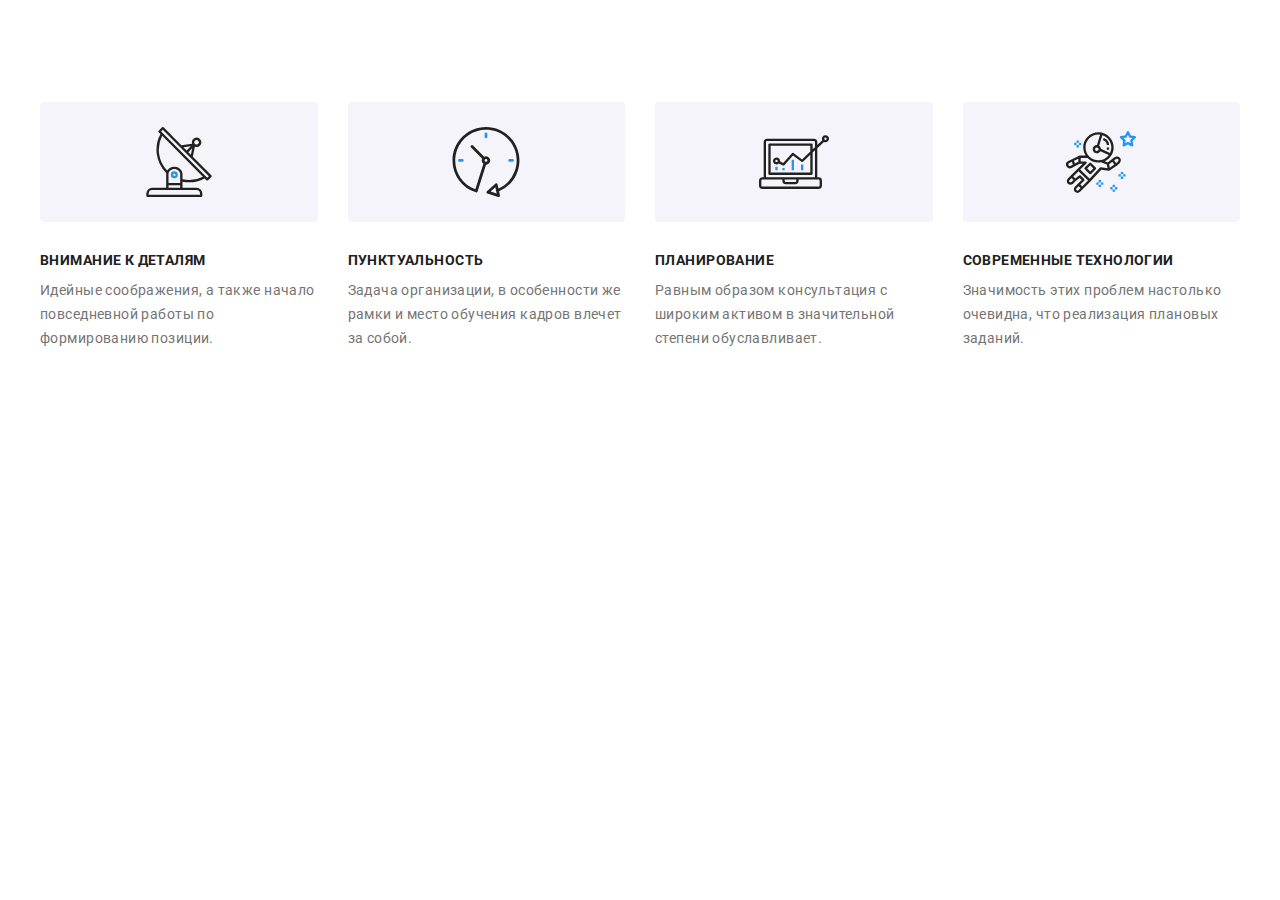
==== index.html @ 52d1f2ff "Initial commit" ====
<!DOCTYPE html>
<html lang="ru">
  <head>
    <meta charset="UTF-8" />
    <meta http-equiv="X-UA-Compatible" content="IE=edge" />
    <meta name="viewport" content="width=device-width, initial-scale=1.0" />
    <title>Студия</title>
    <!-- Fonts start -->
    <link rel="preconnect" href="https://fonts.googleapis.com" />
    <link rel="preconnect" href="https://fonts.gstatic.com" crossorigin />
    <link
      href="https://fonts.googleapis.com/css2?family=Raleway:wght@700&family=Roboto:wght@400;500;700;900&display=swap"
      rel="stylesheet"
    />
    <!-- Fonts end -->
    <link
      rel="stylesheet"
      href="https://cdnjs.cloudflare.com/ajax/libs/modern-normalize/1.1.0/modern-normalize.min.css"
      integrity="sha512-wpPYUAdjBVSE4KJnH1VR1HeZfpl1ub8YT/NKx4PuQ5NmX2tKuGu6U/JRp5y+Y8XG2tV+wKQpNHVUX03MfMFn9Q=="
      crossorigin="anonymous"
      referrerpolicy="no-referrer"
    />
    <link rel="stylesheet" href="./css/main.min.css" />
    <!-- <link rel="stylesheet" href="./css/styles.css" /> -->
  </head>
  <body data-page>
    <!-- Header section -->
    <!-- <header class="header">
      <div class="conteiner header__conteiner">
        <a class="logo header__logo link" href="./index.html"
          ><span class="header__logo--cl">Web</span>Studio</a
        >
        <nav class="nav">
          <ul class="nav__list list">
            <li class="nav__item">
              <a class="nav__link nav__link--current link" href="./index.html">Студия</a>
            </li>
            <li class="nav__item">
              <a class="nav__link link" href="./portfolio.html">Портфолио</a>
            </li>
            <li class="nav__item">
              <a class="nav__link link" href="#contacts">Контакты</a>
            </li>
          </ul>
        </nav>
        <ul class="header__list list">
          <li class="nav__item">
            <a class="header__mail link" href="mailto:info@devstudio.com">
              <svg class="header__icon" width="16" height="12">
                <use href="./images/icons.svg#mail"></use></svg
              >info@devstudio.com</a
            >
          </li>
          <li class="nav__item">
            <a class="header__phone link" href="tel:++380961111111">
              <svg class="header__icon" width="10" height="16">
                <use href="./images/icons.svg#smartphone"></use></svg
              >+38 096 111 11 11</a
            >
          </li>
        </ul>
      </div>
    </header> -->
    <!-- Main section -->
    <main>
      <!-- Hero section -->
      <!-- <section class="hero">
        <div class="conteiner">
          <h1 class="hero__title">Эффективные решения для вашего бизнеса</h1>
          <button class="hero__btn" type="button" data-modal-open>Заказать услугу</button>
        </div>
      </section> -->
      <!-- Studio section -->
      <section class="studio section">
        <div class="conteiner">
          <h2 class="visually-hidden">Особенности</h2>
          <ul class="studio__list list card-set">
            <li class="studio__item card-set__item">
              <div class="studio__icons">
                <svg width="70" height="70">
                  <use href="./images/icons.svg#antenna"></use>
                </svg>
              </div>
              <h3 class="studio__subtitle">Внимание к деталям</h3>
              <p class="studio__desc">
                Идейные соображения, а также начало повседневной работы по формированию позиции.
              </p>
            </li>
            <li class="studio__item card-set__item">
              <div class="studio__icons">
                <svg width="70" height="70">
                  <use href="./images/icons.svg#clock"></use>
                </svg>
              </div>
              <h3 class="studio__subtitle">Пунктуальность</h3>
              <p class="studio__desc">
                Задача организации, в особенности же рамки и место обучения кадров влечет за собой.
              </p>
            </li>
            <li class="studio__item card-set__item">
              <div class="studio__icons">
                <svg width="70" height="70">
                  <use href="./images/icons.svg#diagram"></use>
                </svg>
              </div>
              <h3 class="studio__subtitle">Планирование</h3>
              <p class="studio__desc">
                Равным образом консультация с широким активом в значительной степени обуславливает.
              </p>
            </li>
            <li class="studio__item card-set__item">
              <div class="studio__icons">
                <svg width="70" height="70">
                  <use href="./images/icons.svg#astronaut"></use>
                </svg>
              </div>
              <h3 class="studio__subtitle">Современные технологии</h3>
              <p class="studio__desc">
                Значимость этих проблем настолько очевидна, что реализация плановых заданий.
              </p>
            </li>
          </ul>
        </div>
      </section>
      <!-- Portfolio section -->
      <!-- <section class="portfolio section">
        <div class="conteiner">
          <h2 class="section-title">Чем мы занимаемся</h2>
          <ul class="portfolio__list list card-set">
            <li class="portfolio__item card-set__item">
              <img
                class="portfolio__img"
                src="./images/what-are-we-doing/img.jpg"
                alt="Разработка сайта"
                width="370"
                height="294"
              />
              <div class="portfolio__overlay">
                <p class="portfolio__text">Десктопные приложения</p>
              </div>
            </li>
            <li class="portfolio__item card-set__item">
              <img
                class="portfolio__img"
                src="./images/what-are-we-doing/img-1.jpg"
                alt="Дизайн сайта"
                width="370"
                height="294"
              />
              <div class="portfolio__overlay">
                <p class="portfolio__text">Мобильные приложения</p>
              </div>
            </li>
            <li class="portfolio__item card-set__item">
              <img
                class="portfolio__img"
                src="./images/what-are-we-doing/img-2.jpg"
                alt="Оформление сайта"
                width="370"
                height="294"
              />
              <div class="portfolio__overlay">
                <p class="portfolio__text">Дизайнерские решения</p>
              </div>
            </li>
          </ul>
        </div>
      </section> -->
      <!-- Contacts section -->
      <!-- <section class="contacts section">
        <div class="conteiner">
          <h2 class="section-title">Наша команда</h2>
          <ul class="contacts__list list card-set">
            <li class="contacts__item card-set__item">
              <img
                class="contacts__img"
                src="./images/team/img.jpg"
                alt="Фото участника команды"
                width="270"
                height="260"
              />
              <div class="contacts__card">
                <h3 class="contacts__title">Игорь Демьяненко</h3>
                <p class="contacts__desc" lang="en">Product Designer</p>
                <ul class="socials list">
                  <li class="socials__item">
                    <a
                      class="socials__link link"
                      href="https://instagram.com"
                      target="_blank"
                      rel="noopener noreferrer"
                    >
                      <svg class="socials__icon" width="20" height="20">
                        <use href="./images/icons.svg#instagram"></use>
                      </svg>
                    </a>
                  </li>
                  <li class="socials__item">
                    <a
                      class="socials__link link"
                      href="https://twitter.com"
                      target="_blank"
                      rel="noopener noreferrer"
                    >
                      <svg class="socials__icon" width="20" height="20">
                        <use href="./images/icons.svg#twitter"></use>
                      </svg>
                    </a>
                  </li>
                  <li class="socials__item">
                    <a
                      class="socials__link link"
                      href="https://www.facebook.com"
                      target="_blank"
                      rel="noopener noreferrer"
                    >
                      <svg class="socials__icon" width="20" height="20">
                        <use href="./images/icons.svg#facebook"></use>
                      </svg>
                    </a>
                  </li>
                  <li class="socials__item">
                    <a
                      class="socials__link link"
                      href="https://www.linkedin.com"
                      target="_blank"
                      rel="noopener noreferrer"
                    >
                      <svg class="socials__icon" width="20" height="20">
                        <use href="./images/icons.svg#linkedin"></use>
                      </svg>
                    </a>
                  </li>
                </ul>
              </div>
            </li>
            <li class="contacts__item card-set__item">
              <img
                class="contacts__img"
                src="./images/team/img-1.jpg"
                alt="Фото участника команды"
                width="270"
                height="260"
              />
              <div class="contacts__card">
                <h3 class="contacts__title">Ольга Репина</h3>
                <p class="contacts__desc" lang="en">Frontend Developer</p>
                <ul class="socials list">
                  <li class="socials__item">
                    <a
                      class="socials__link link"
                      href="https://instagram.com"
                      target="_blank"
                      rel="noopener noreferrer"
                    >
                      <svg class="socials__icon" width="20" height="20">
                        <use href="./images/icons.svg#instagram"></use>
                      </svg>
                    </a>
                  </li>
                  <li class="socials__item">
                    <a
                      class="socials__link link"
                      href="https://twitter.com"
                      target="_blank"
                      rel="noopener noreferrer"
                    >
                      <svg class="socials__icon" width="20" height="20">
                        <use href="./images/icons.svg#twitter"></use>
                      </svg>
                    </a>
                  </li>
                  <li class="socials__item">
                    <a
                      class="socials__link link"
                      href="https://www.facebook.com"
                      target="_blank"
                      rel="noopener noreferrer"
                    >
                      <svg class="socials__icon" width="20" height="20">
                        <use href="./images/icons.svg#facebook"></use>
                      </svg>
                    </a>
                  </li>
                  <li class="socials__item">
                    <a
                      class="socials__link link"
                      href="https://www.linkedin.com"
                      target="_blank"
                      rel="noopener noreferrer"
                    >
                      <svg class="socials__icon" width="20" height="20">
                        <use href="./images/icons.svg#linkedin"></use>
                      </svg>
                    </a>
                  </li>
                </ul>
              </div>
            </li>
            <li class="contacts__item card-set__item">
              <img
                class="contacts__img"
                src="./images/team/img-2.jpg"
                alt="Фото участника команды"
                width="270"
                height="260"
              />
              <div class="contacts__card">
                <h3 class="contacts__title">Николай Тарасов</h3>
                <p class="contacts__desc" lang="en">Marketing</p>
                <ul class="socials list">
                  <li class="socials__item">
                    <a
                      class="socials__link link"
                      href="https://instagram.com"
                      target="_blank"
                      rel="noopener noreferrer"
                    >
                      <svg class="socials__icon" width="20" height="20">
                        <use href="./images/icons.svg#instagram"></use>
                      </svg>
                    </a>
                  </li>
                  <li class="socials__item">
                    <a
                      class="socials__link link"
                      href="https://twitter.com"
                      target="_blank"
                      rel="noopener noreferrer"
                    >
                      <svg class="socials__icon" width="20" height="20">
                        <use href="./images/icons.svg#twitter"></use>
                      </svg>
                    </a>
                  </li>
                  <li class="socials__item">
                    <a
                      class="socials__link link"
                      href="https://www.facebook.com"
                      target="_blank"
                      rel="noopener noreferrer"
                    >
                      <svg class="socials__icon" width="20" height="20">
                        <use href="./images/icons.svg#facebook"></use>
                      </svg>
                    </a>
                  </li>
                  <li class="socials__item">
                    <a
                      class="socials__link link"
                      href="https://www.linkedin.com"
                      target="_blank"
                      rel="noopener noreferrer"
                    >
                      <svg class="socials__icon" width="20" height="20">
                        <use href="./images/icons.svg#linkedin"></use>
                      </svg>
                    </a>
                  </li>
                </ul>
              </div>
            </li>
            <li class="contacts__item card-set__item">
              <img
                class="contacts__img"
                src="./images/team/img-3.jpg"
                alt="Фото участника команды"
                width="270"
                height="260"
              />
              <div class="contacts__card">
                <h3 class="contacts__title">Михаил Ермаков</h3>
                <p class="contacts__desc" lang="en">UI Designer</p>
                <ul class="socials list">
                  <li class="socials__item">
                    <a
                      class="socials__link link"
                      href="https://instagram.com"
                      target="_blank"
                      rel="noopener noreferrer"
                    >
                      <svg class="socials__icon" width="20" height="20">
                        <use href="./images/icons.svg#instagram"></use>
                      </svg>
                    </a>
                  </li>
                  <li class="socials__item">
                    <a
                      class="socials__link link"
                      href="https://twitter.com"
                      target="_blank"
                      rel="noopener noreferrer"
                    >
                      <svg class="socials__icon" width="20" height="20">
                        <use href="./images/icons.svg#twitter"></use>
                      </svg>
                    </a>
                  </li>
                  <li class="socials__item">
                    <a
                      class="socials__link link"
                      href="https://www.facebook.com"
                      target="_blank"
                      rel="noopener noreferrer"
                    >
                      <svg class="socials__icon" width="20" height="20">
                        <use href="./images/icons.svg#facebook"></use>
                      </svg>
                    </a>
                  </li>
                  <li class="socials__item">
                    <a
                      class="socials__link link"
                      href="https://www.linkedin.com"
                      target="_blank"
                      rel="noopener noreferrer"
                    >
                      <svg class="socials__icon" width="20" height="20">
                        <use href="./images/icons.svg#linkedin"></use>
                      </svg>
                    </a>
                  </li>
                </ul>
              </div>
            </li>
          </ul>
        </div>
      </section> -->
      <!-- Clients section -->
      <!-- <section class="section">
        <div class="conteiner">
          <h2 class="section-title">Постоянные клиенты</h2>
          <ul class="clients__list list card-set">
            <li class="clients__item card-set__item">
              <a class="clients__link link" href="" target="_blank" rel="noopener noreferrer"
                ><svg class="clients__icon" width="106" height="60">
                  <use href="./images/icons.svg#logo-1"></use></svg
              ></a>
            </li>
            <li class="clients__item card-set__item">
              <a class="clients__link link" href="" target="_blank" rel="noopener noreferrer"
                ><svg class="clients__icon" width="106" height="60">
                  <use href="./images/icons.svg#logo-2"></use></svg
              ></a>
            </li>
            <li class="clients__item card-set__item">
              <a class="clients__link link" href="" target="_blank" rel="noopener noreferrer"
                ><svg class="clients__icon" width="106" height="60">
                  <use href="./images/icons.svg#logo-3"></use></svg
              ></a>
            </li>
            <li class="clients__item card-set__item">
              <a class="clients__link link" href="" target="_blank" rel="noopener noreferrer"
                ><svg class="clients__icon" width="106" height="60">
                  <use href="./images/icons.svg#logo-4"></use></svg
              ></a>
            </li>
            <li class="clients__item card-set__item">
              <a class="clients__link link" href="" target="_blank" rel="noopener noreferrer"
                ><svg class="clients__icon" width="106" height="60">
                  <use href="./images/icons.svg#logo-5"></use></svg
              ></a>
            </li>
            <li class="clients__item card-set__item">
              <a class="clients__link link" href="" target="_blank" rel="noopener noreferrer"
                ><svg class="clients__icon" width="106" height="60">
                  <use href="./images/icons.svg#logo-6"></use></svg
              ></a>
            </li>
          </ul>
        </div>
      </section> -->
    </main>
    <!-- Footer section -->
    <!-- <footer class="footer">
      <div class="footer__conteiner conteiner">
        <div class="footer__block">
          <a class="header__logo link" href="./index.html"
            ><span class="header__logo--cl">Web</span><span class="footer__logo">Studio</span></a
          >
          <address class="footer__address">
            <ul class="footer__list list">
              <li class="footer__item">
                <a
                  class="footer__link link"
                  href="https://goo.gl/maps/QZBMDNfzERsqLgiA8"
                  target="_blank"
                  rel="noopener noreferrer"
                  >г. Киев, пр-т Леси Украинки, 26</a
                >
              </li>
              <li class="footer__item">
                <a class="footer__phone link" href="mailto:info@devstudio.com"
                  >info@devstudio.com</a
                >
              </li>
              <li class="footer__item">
                <a class="footer__mail link" href="tel:++380961111111">+38 096 111 11 11</a>
              </li>
            </ul>
          </address>
        </div>
        <div class="join">
          <p class="join__text">присоединяйтесь</p>
          <ul class="socials list">
            <li class="socials__item">
              <a
                class="socials__link--dark link"
                href="https://instagram.com"
                target="_blank"
                rel="noopener noreferrer"
              >
                <svg class="socials__icon--dark" width="20" height="20">
                  <use href="./images/icons.svg#instagram"></use>
                </svg>
              </a>
            </li>
            <li class="socials__item">
              <a
                class="socials__link--dark link"
                href="https://twitter.com"
                target="_blank"
                rel="noopener noreferrer"
              >
                <svg class="socials__icon--dark" width="20" height="20">
                  <use href="./images/icons.svg#twitter"></use>
                </svg>
              </a>
            </li>
            <li class="socials__item">
              <a
                class="socials__link--dark link"
                href="https://www.facebook.com"
                target="_blank"
                rel="noopener noreferrer"
              >
                <svg class="socials__icon--dark" width="20" height="20">
                  <use href="./images/icons.svg#facebook"></use>
                </svg>
              </a>
            </li>
            <li class="socials__item">
              <a
                class="socials__link--dark link"
                href="https://www.linkedin.com"
                target="_blank"
                rel="noopener noreferrer"
              >
                <svg class="socials__icon--dark" width="20" height="20">
                  <use href="./images/icons.svg#linkedin"></use>
                </svg>
              </a>
            </li>
          </ul>
        </div>
        <div class="subscription">
          <p class="subscription__text">Подпишитесь на рассылку</p>
          <form class="subscription__form">
            <label class="subscription__lable">
              <input
                class="subscription__input"
                type="email"
                name="user-email"
                placeholder="E-mail"
                required
              />
            </label>
            <button class="subscription__btn" type="submit">
              Подписаться
              <svg class="subscription_icon" width="24" height="24">
                <use href="./images/icons.svg#icon-send"></use>
              </svg>
            </button>
          </form>
        </div>
      </div>
    </footer> -->

    <!-- Modal window -->
    <div class="backdrop is-hidden" data-modal>
      <div class="modal">
        <button type="button" class="modal__btn" data-modal-close>
          <svg class="modal-btn-icon" width="18" height="18">
            <use href="./images/icons.svg#icon-close"></use>
          </svg>
        </button>
        <form class="form">
          <strong class="form__title"> Оставьте свои данные, мы вам перезвоним </strong>
          <div class="form__group" role="group">
            <div class="form__wrap">
              <label class="form__lable" for="user-name">Имя</label>
              <input class="form__input" type="text" id="user-name" name="Имя" required />
              <svg class="form__icon" width="18" height="18">
                <use href="./images/icons.svg#form-name"></use>
              </svg>
            </div>

            <div class="form__wrap">
              <label class="form__lable" for="user-phone">Телефон</label>
              <input class="form__input" type="tel" id="user-phone" name="Телефон" required />
              <svg class="form__icon" width="18" height="18">
                <use href="./images/icons.svg#form-phone"></use>
              </svg>
            </div>

            <div class="form__wrap">
              <label class="form__lable" for="user-mail">Почта</label>
              <input class="form__input" type="email" id="user-mail" name="Почта" required />
              <svg class="form__icon" width="18" height="18">
                <use href="./images/icons.svg#form-email"></use>
              </svg>
            </div>

            <div class="form__wrap">
              <label class="form__lable" for="user-comment">Комментарий</label>
              <textarea
                class="form__textarea"
                id="user-comment"
                name="Комментарий"
                rows="5"
                placeholder="Введите текст"
              ></textarea>
            </div>
          </div>

          <!-- <div class="form-agreement">
            <label class="form__lable" for="user-agreement"></label>
            <input class="form-checkbox visually-hidden" type="checkbox" id="user-agreement" name="Пользовательское соглашение">
            <svg class="form-agreement-icon" width="16" height="15">
                  <use class="form-agreement-icon-uncheck" href="./images/icons.svg#uncheck"></use>
                  <use class="form-agreement-icon-check" href="./images/icons.svg#check"></use>
              </svg>
            <span>
              Соглашаюсь с рассылкой и принимаю <a class="form-agreement-link" href="">Условия договора</a>
            </span>
            </div> -->

          <label class="form-agreement form__lable" for="user-agreement">
            <input
              class="form-agreement__checkbox visually-hidden"
              type="checkbox"
              id="user-agreement"
              name="Пользовательское соглашение"
              required
            />
            <svg class="form-agreement__icon" width="16" height="15">
              <use class="form-agreement__icon-uncheck" href="./images/icons.svg#uncheck"></use>
              <use class="form-agreement__icon-check" href="./images/icons.svg#check"></use>
            </svg>
            <span class="form-agreement__text">
              Соглашаюсь с рассылкой и принимаю
              <a class="form-agreement__link" href="">Условия договора</a>
            </span>
          </label>

          <button class="form__btn" type="submit">Отправить</button>
        </form>
      </div>
    </div>
    <script src="./js/modal.js"></script>
  </body>
</html>
---- css/main.min.css ----
:root{--main-font: "Roboto", sans-serif;--secondary-font: "Raleway", sans-serif;--main-txt-cl: #212121;--secondary-txt-cl: #757575;--accent-txt-cl: #2196f3;--studio-dark-cl: #000000;--footer-mail-phone-cl: rgba(255, 255, 255, 0.6);--light-txt-cl: #ffffff;--dark-bg-cl: #2f303a;--contacts-bg-cl: #f5f4fa;--btn-hover-cl: #188ce8;--portfolio-hover-cl: rgba(33, 150, 243, 0.9);--border-cl: #ececec;--portfolio-border-cl: #eeeeee;--icons-cl: #afb1b8;--footer-icons-bg: rgba(255, 255, 255, 0.1);--anim: 250ms cubic-bezier(0.4, 0, 0.2, 1);--subscription-input: rgba(255, 255, 255, 0.3);--indent: 30px;--items: 3}.visually-hidden{position:absolute;width:1px;height:1px;margin:-1px;border:0;padding:0;white-space:nowrap;-webkit-clip-path:inset(100%);clip-path:inset(100%);clip:rect(0 0 0 0);overflow:hidden}body{font-family:var(--main-font);color:var(--main-txt-cl);background-color:var(--light-txt-cl);font-size:14px;letter-spacing:.03em}.no-scroll{overflow:hidden}h1,h2,h3,h4,h5,h6,p{margin:0}ul{margin:0;padding:0}img{display:block;max-width:100%;height:auto}.link{text-decoration:none;color:currentColor}.list{list-style:none;padding-left:0;margin:0}.btn{max-width:200px;min-width:73px;min-height:38px;padding:6px 22px;border:none;font-family:inherit;font-weight:500;font-size:16px;line-height:1.625;text-align:center;letter-spacing:.03em;color:var(--main-txt-cl);background-color:var(--contacts-bg-cl);border-radius:4px;cursor:pointer;-webkit-transition:background-color var(--anim),color var(--anim),-webkit-box-shadow var(--anim);transition:background-color var(--anim),color var(--anim),-webkit-box-shadow var(--anim);transition:background-color var(--anim),color var(--anim),box-shadow var(--anim);transition:background-color var(--anim),color var(--anim),box-shadow var(--anim),-webkit-box-shadow var(--anim)}.btn--accent{-webkit-box-shadow:0px 4px 4px rgba(0,0,0,.15);box-shadow:0px 4px 4px rgba(0,0,0,.15);background-color:var(--accent-txt-cl);color:var(--light-txt-cl)}.btn:hover,.btn:focus{-webkit-box-shadow:0px 4px 4px rgba(0,0,0,.15);box-shadow:0px 4px 4px rgba(0,0,0,.15);background-color:var(--accent-txt-cl);color:var(--light-txt-cl)}.card-set{display:-webkit-box;display:-ms-flexbox;display:flex;-ms-flex-wrap:wrap;flex-wrap:wrap;gap:var(--indent)}.card-set__item{-ms-flex-preferred-size:calc((100% - var(--indent)*(var(--items) - 1))/var(--items));flex-basis:calc((100% - var(--indent)*(var(--items) - 1))/var(--items))}.conteiner{padding-left:15px;padding-right:15px;margin-left:auto;margin-right:auto}@media screen and (min-width: 480px){.conteiner{width:480px}}@media screen and (min-width: 768px){.conteiner{width:768px}}@media screen and (min-width: 1200px){.conteiner{width:1200px}}.section{padding-top:94px;padding-bottom:94px}.section-title{font-weight:700;font-size:36px;line-height:1.1666666667;text-align:center;letter-spacing:.03em;margin-bottom:50px}.socials{display:-webkit-box;display:-ms-flexbox;display:flex;-webkit-box-align:center;-ms-flex-align:center;align-items:center;-webkit-box-pack:center;-ms-flex-pack:center;justify-content:center;gap:10px}.socials__link{display:-webkit-box;display:-ms-flexbox;display:flex;-webkit-box-align:center;-ms-flex-align:center;align-items:center;-webkit-box-pack:center;-ms-flex-pack:center;justify-content:center;width:44px;height:44px;border-radius:50%;color:var(--icons-cl);-webkit-transition:background-color var(--anim),color var(--anim);transition:background-color var(--anim),color var(--anim)}.socials__link:hover,.socials__link:focus{background-color:var(--accent-txt-cl);color:var(--light-txt-cl)}.socials__icon{fill:currentColor}.socials__link--dark{display:-webkit-box;display:-ms-flexbox;display:flex;-webkit-box-align:center;-ms-flex-align:center;align-items:center;-webkit-box-pack:center;-ms-flex-pack:center;justify-content:center;width:44px;height:44px;border-radius:50%;background-color:var(--footer-icons-bg);-webkit-transition:background-color var(--anim);transition:background-color var(--anim)}.socials__link--dark:hover,.socials__link--dark:focus{background-color:var(--accent-txt-cl)}.socials__icon--dark{fill:var(--light-txt-cl)}.socials__link--dark:hover .socials__icon--dark,.socials__link--dark:focus .socials__icon--dark{fill:var(--light-txt-cl)}.filter__list{display:-webkit-box;display:-ms-flexbox;display:flex;gap:8px;margin-bottom:50px;margin-right:auto;margin-left:auto;-webkit-box-pack:center;-ms-flex-pack:center;justify-content:center}.backdrop{position:fixed;width:100%;height:100%;top:0;left:0;background-color:rgba(0,0,0,.2);-webkit-transition:opacity var(--anim),visibility var(--anim);transition:opacity var(--anim),visibility var(--anim);z-index:1000}.backdrop.is-hidden{opacity:0;visibility:hidden;pointer-events:none}.backdrop.is-hidden .modal{opacity:0;-webkit-transform:translate(-50%, -50%) scale(0.3) rotate(1turn);transform:translate(-50%, -50%) scale(0.3) rotate(1turn)}.modal{position:absolute;top:50%;left:50%;-webkit-transform:translate(-50%, -50%) scale(1) rotate(0);transform:translate(-50%, -50%) scale(1) rotate(0);width:528px;height:581px;padding:40px;background-color:var(--light-txt-cl);-webkit-box-shadow:0px 1px 3px rgba(0,0,0,.12),0px 1px 1px rgba(0,0,0,.14),0px 2px 1px rgba(0,0,0,.2);box-shadow:0px 1px 3px rgba(0,0,0,.12),0px 1px 1px rgba(0,0,0,.14),0px 2px 1px rgba(0,0,0,.2);border-radius:4px;opacity:1;-webkit-transition:opacity var(--anim),-webkit-transform var(--anim);transition:opacity var(--anim),-webkit-transform var(--anim);transition:transform var(--anim),opacity var(--anim);transition:transform var(--anim),opacity var(--anim),-webkit-transform var(--anim)}.modal__btn{position:absolute;top:8px;right:8px;display:-webkit-box;display:-ms-flexbox;display:flex;-webkit-box-align:center;-ms-flex-align:center;align-items:center;-webkit-box-pack:center;-ms-flex-pack:center;justify-content:center;width:30px;height:30px;padding:0;border-radius:50%;background-color:rgba(0,0,0,0);border:1px solid rgba(0,0,0,.1);cursor:pointer;-webkit-transition:fill var(--anim);transition:fill var(--anim)}.modal__btn:hover,.modal__btn:focus{fill:var(--accent-txt-cl)}.form{text-align:center}.form__title{display:block;margin-bottom:12px;font-size:20px;line-height:1.15;text-align:center;letter-spacing:.03em;color:currentColor}.form__group{margin-bottom:20px}.form__wrap{display:block;position:relative;margin-bottom:10px}.form__wrap:last-child{margin-bottom:0}.form__lable{display:block;text-align:left;margin-bottom:4px;font-weight:400;font-size:12px;line-height:1.1666666667;letter-spacing:.01em;color:var(--secondary-txt-cl)}.form__input,.form__textarea{width:100%;border:1px solid rgba(33,33,33,.2);border-radius:4px;padding:11px;padding-left:40px;outline:rgba(0,0,0,0);-webkit-transition:border-color var(--anim);transition:border-color var(--anim)}.form__input:hover,.form__input:focus,.form__textarea:hover,.form__textarea:focus{border-color:var(--accent-txt-cl)}.form__textarea{resize:none;padding:12px 16px;height:120px}.form__icon{position:absolute;bottom:11px;left:12px;-webkit-transition:fill var(--anim);transition:fill var(--anim)}.form__input:hover+.form__icon,.form__input:focus+.form__icon{fill:var(--accent-txt-cl)}.form-agreement{display:-webkit-box;display:-ms-flexbox;display:flex;-webkit-box-align:center;-ms-flex-align:center;align-items:center;-webkit-box-pack:center;-ms-flex-pack:center;justify-content:center;gap:6px;margin-bottom:30px}.form-agreement__checkbox:checked+.form-agreement__icon .form-agreement__icon-uncheck{opacity:0;-webkit-transition:opasity var(--anim);transition:opasity var(--anim)}.form-agreement__icon-check{opacity:0;-webkit-transition:opasity var(--anim);transition:opasity var(--anim)}.form-agreement__checkbox:checked+.form-agreement__icon .form-agreement__icon-check{opacity:1;-webkit-transition:opasity var(--anim);transition:opasity var(--anim)}.form-agreement__text{font-size:14px;-webkit-user-select:none;-moz-user-select:none;-ms-user-select:none;user-select:none;text-underline-position:under}.form-agreement__link{color:var(--accent-txt-cl)}.form__btn{padding:10px 55px;font-weight:700;font-size:16px;line-height:1.875;display:-webkit-inline-box;display:-ms-inline-flexbox;display:inline-flex;-webkit-box-align:center;-ms-flex-align:center;align-items:center;text-align:center;letter-spacing:.06em;background-color:var(--accent-txt-cl);color:var(--light-txt-cl);border:none;border-radius:4px;cursor:pointer;-webkit-transition:background-color var(--anim),-webkit-box-shadow var(--anim);transition:background-color var(--anim),-webkit-box-shadow var(--anim);transition:background-color var(--anim),box-shadow var(--anim);transition:background-color var(--anim),box-shadow var(--anim),-webkit-box-shadow var(--anim)}.form__btn:hover,.form__btn:focus{background-color:var(--btn-hover-cl);-webkit-box-shadow:0px 4px 4px rgba(0,0,0,.15);box-shadow:0px 4px 4px rgba(0,0,0,.15)}.header{border-bottom:1px solid var(--border-cl)}.header__conteiner{display:-webkit-box;display:-ms-flexbox;display:flex;-webkit-box-align:center;-ms-flex-align:center;align-items:center}.header__logo{font-family:var(--secondary-font);font-weight:700;font-size:26px;line-height:1.1923076923;letter-spacing:.03em;color:var(--studio-dark-cl);text-shadow:0px 4px 4px rgba(0,0,0,.25);margin-right:93px}.header__logo--cl{color:var(--accent-txt-cl)}.header__list{display:-webkit-box;display:-ms-flexbox;display:flex}.header__phone,.header__mail{display:-webkit-box;display:-ms-flexbox;display:flex;-webkit-box-align:center;-ms-flex-align:center;align-items:center;-webkit-box-pack:center;-ms-flex-pack:center;justify-content:center;font-weight:500;font-size:14px;line-height:16px;letter-spacing:.02em;color:var(--secondary-txt-cl);padding-top:32px;padding-bottom:32px;-webkit-transition:color var(--anim);transition:color var(--anim)}.header__phone:hover,.header__phone:focus,.header__mail:hover,.header__mail:focus{color:var(--accent-txt-cl)}.header__icon{fill:currentColor;margin-right:10px}.nav{margin-right:auto}.nav__list{display:-webkit-box;display:-ms-flexbox;display:flex;padding-top:32px;padding-bottom:32px}.nav__item{margin-right:50px}.nav__item:last-child{margin-right:0}.nav__link{font-weight:500;font-size:14px;line-height:1.1428571429;letter-spacing:.02em;padding-top:32px;padding-bottom:32px;-webkit-transition:color var(--anim);transition:color var(--anim)}.nav__link:hover,.nav__link:focus{color:var(--accent-txt-cl)}.nav__link--current{position:relative;color:var(--accent-txt-cl)}.nav__link--current::after{content:"";position:absolute;bottom:-1px;left:0;display:block;width:100%;height:4px;background-color:var(--accent-txt-cl);border-radius:2px}.hero{max-width:1600px;margin-left:auto;margin-right:auto;padding-top:200px;padding-bottom:200px;text-align:center;background-color:var(--dark-bg-cl);background-image:-webkit-gradient(linear, left top, right top, from(rgba(47, 48, 58, 0.4)), to(rgba(47, 48, 58, 0.4))),url(../images/hero/hero-bg.jpeg);background-image:linear-gradient(to right, rgba(47, 48, 58, 0.4), rgba(47, 48, 58, 0.4)),url(../images/hero/hero-bg.jpeg);background-repeat:no-repeat;background-position:center;background-size:cover}.hero__title{font-weight:900;font-size:44px;line-height:1.3636363636;text-align:center;letter-spacing:.06em;text-transform:uppercase;color:var(--light-txt-cl);margin-bottom:30px;max-width:696px;margin-left:auto;margin-right:auto}.hero__btn{max-width:300px;min-width:200px;min-height:50px;padding:10px 32px;border:none;font-family:inherit;font-weight:700;font-size:16px;line-height:1.875;letter-spacing:.06em;color:var(--light-txt-cl);background-color:var(--accent-txt-cl);-webkit-box-shadow:0px 4px 4px rgba(0,0,0,.15);box-shadow:0px 4px 4px rgba(0,0,0,.15);border-radius:4px;cursor:pointer;-webkit-transition:background-color var(--anim);transition:background-color var(--anim)}.hero__btn:hover,.hero__btn:focus{background-color:var(--btn-hover-cl)}.studio{padding-top:60px;padding-bottom:60px}@media screen and (min-width: 1200px){.studio{padding-top:94px;padding-bottom:94px}}.studio__list{--items: 1}@media screen and (min-width: 768px){.studio__list{--items: 2}}@media screen and (min-width: 1200px){.studio__list{--items: 4}}.studio__icons{display:-webkit-box;display:-ms-flexbox;display:flex;-webkit-box-align:center;-ms-flex-align:center;align-items:center;-webkit-box-pack:center;-ms-flex-pack:center;justify-content:center;margin-bottom:30px;gap:30px;width:100%;height:120px;background-color:var(--contacts-bg-cl);border-radius:4px}.studio__item:last-child{margin-right:0}.studio__subtitle{font-weight:700;font-size:14px;line-height:1.1428571429;letter-spacing:.03em;text-transform:uppercase;margin-bottom:10px;text-align:center}@media screen and (min-width: 768px){.studio__subtitle{text-align:left}}.studio__desc{font-size:14px;line-height:1.7142857143;letter-spacing:.03em;color:var(--secondary-txt-cl)}.portfolio{padding-top:0}.portfolio__item{position:relative}.portfolio__item:last-child{margin-right:0}.portfolio__overlay{position:absolute;bottom:0;width:100%;height:70px;display:-webkit-box;display:-ms-flexbox;display:flex;-webkit-box-align:center;-ms-flex-align:center;align-items:center;-webkit-box-pack:center;-ms-flex-pack:center;justify-content:center;background-color:rgba(47,48,58,.8)}.portfolio__text{font-weight:700;line-height:1.1428571429;text-transform:uppercase;color:var(--light-txt-cl)}.contacts{background-color:var(--contacts-bg-cl)}.contacts__list{--items: 4}.contacts__item{background:var(--light-txt-cl);-webkit-box-shadow:0px 1px 3px rgba(0,0,0,.12),0px 1px 1px rgba(0,0,0,.14),0px 2px 1px rgba(0,0,0,.2);box-shadow:0px 1px 3px rgba(0,0,0,.12),0px 1px 1px rgba(0,0,0,.14),0px 2px 1px rgba(0,0,0,.2);border-radius:0px 0px 4px 4px}.contacts__item:last-child{margin-right:0}.contacts__card{padding:30px 0;text-align:center}.contacts__title{font-weight:500;font-size:16px;line-height:1.1875;letter-spacing:.03em;margin-bottom:10px}.contacts__desc{font-size:16px;line-height:1.1875;letter-spacing:.03em;color:var(--secondary-txt-cl);margin-bottom:16px}.clients__list{--items: 6}.clients__link{display:-webkit-box;display:-ms-flexbox;display:flex;-webkit-box-align:center;-ms-flex-align:center;align-items:center;-webkit-box-pack:center;-ms-flex-pack:center;justify-content:center;width:170px;height:92px;border-radius:4px;color:var(--icons-cl);border:1px solid var(--icons-cl);-webkit-transition:border-color var(--anim),color var(--anim);transition:border-color var(--anim),color var(--anim)}.clients__link:hover,.clients__link:focus{border-color:var(--accent-txt-cl);color:var(--accent-txt-cl)}.clients__icon{fill:currentColor}.footer{background-color:var(--dark-bg-cl);padding-top:60px;padding-bottom:60px}.footer__conteiner{display:-webkit-box;display:-ms-flexbox;display:flex;-webkit-box-align:baseline;-ms-flex-align:baseline;align-items:baseline}.footer__block{margin-right:70px}.footer__logo{color:var(--light-txt-cl)}.footer__address{font-style:normal;margin-top:20px}.footer__item{margin-bottom:9px}.footer__item:last-child{margin-bottom:0}.footer__link{font-size:14px;line-height:1.7142857143;letter-spacing:.03em;color:var(--light-txt-cl);-webkit-transition:color var(--anim);transition:color var(--anim)}.footer__link:hover,.footer__link:focus{color:var(--accent-txt-cl)}.footer__phone,.footer__mail{font-size:14px;line-height:1.7142857143;letter-spacing:.03em;color:var(--footer-mail-phone-cl);-webkit-transition:color var(--anim);transition:color var(--anim)}.footer__phone:hover,.footer__phone:focus,.footer__mail:hover,.footer__mail:focus{color:var(--accent-txt-cl)}.join{margin-right:auto}.join__text{font-weight:700;font-size:14px;line-height:1.1428571429;letter-spacing:.03em;text-transform:uppercase;color:var(--light-txt-cl);margin-bottom:20px}.join-list{display:-webkit-box;display:-ms-flexbox;display:flex;-webkit-box-align:center;-ms-flex-align:center;align-items:center;-webkit-box-pack:center;-ms-flex-pack:center;justify-content:center;gap:10px;margin-left:70px}.subscription{width:580px;height:86px}.subscription__text{font-weight:700;font-size:14px;line-height:1.1428571429;letter-spacing:.03em;text-transform:uppercase;color:var(--light-txt-cl);margin-bottom:20px}.subscription__form{display:-webkit-box;display:-ms-flexbox;display:flex}.subscription__input{width:358px;height:50px;margin-right:12px;outline:none;background-color:rgba(0,0,0,0);border:1px solid var(--subscription-input);-webkit-filter:drop-shadow(0px 4px 4px rgba(0, 0, 0, 0.15));filter:drop-shadow(0px 4px 4px rgba(0, 0, 0, 0.15));border-radius:4px;padding-left:16px;padding-right:10px;color:var(--light-txt-cl);-webkit-transition:border-color var(--anim);transition:border-color var(--anim)}.subscription__input:hover,.subscription__input:focus{border-color:var(--accent-txt-cl)}.subscription__btn{width:200px;height:50px;padding-left:29px;font-family:inherit;font-weight:700;font-size:16px;line-height:1.875;display:-webkit-box;display:-ms-flexbox;display:flex;-webkit-box-align:center;-ms-flex-align:center;align-items:center;text-align:center;letter-spacing:.06em;color:var(--light-txt-cl);background-color:var(--accent-txt-cl);border:none;border-radius:4px;cursor:pointer;-webkit-transition:background-color var(--anim),-webkit-box-shadow var(--anim);transition:background-color var(--anim),-webkit-box-shadow var(--anim);transition:background-color var(--anim),box-shadow var(--anim);transition:background-color var(--anim),box-shadow var(--anim),-webkit-box-shadow var(--anim)}.subscription__btn:hover,.subscription__btn:focus{background-color:var(--btn-hover-cl);-webkit-box-shadow:0px 4px 4px rgba(0,0,0,.15);box-shadow:0px 4px 4px rgba(0,0,0,.15)}.subscription__icon{margin-left:10px}.page-portfolio__item:hover .page-portfolio__overlay,.page-portfolio__item:focus .page-portfolio__overlay{-webkit-transform:translateY(0);transform:translateY(0)}.page-portfolio__link{display:block;-webkit-transition:-webkit-box-shadow var(--anim);transition:-webkit-box-shadow var(--anim);transition:box-shadow var(--anim);transition:box-shadow var(--anim), -webkit-box-shadow var(--anim)}.page-portfolio__link:hover,.page-portfolio__link:focus{-webkit-box-shadow:0px 1px 1px rgba(0,0,0,.12),0px 4px 4px rgba(0,0,0,.06),1px 4px 6px rgba(0,0,0,.16);box-shadow:0px 1px 1px rgba(0,0,0,.12),0px 4px 4px rgba(0,0,0,.06),1px 4px 6px rgba(0,0,0,.16)}.page-portfolio__card-overlay{position:relative;overflow:hidden}.page-portfolio__overlay{position:absolute;top:0;left:0;-webkit-transform:translateY(100%);transform:translateY(100%);width:100%;height:294px;background-color:var(--portfolio-hover-cl);padding:63px 24px;display:-webkit-box;display:-ms-flexbox;display:flex;-webkit-box-align:center;-ms-flex-align:center;align-items:center;-webkit-box-pack:center;-ms-flex-pack:center;justify-content:center;font-size:18px;line-height:1.5555555556;letter-spacing:.03em;-webkit-transition:-webkit-transform var(--anim);transition:-webkit-transform var(--anim);transition:transform var(--anim);transition:transform var(--anim), -webkit-transform var(--anim)}.page-portfolio__overlay-text{color:var(--light-txt-cl);text-align:center;-webkit-user-select:none;-moz-user-select:none;-ms-user-select:none;user-select:none}.page-portfolio__card{padding:20px 23px;border:1px solid var(--portfolio-border-cl);border-top:none}.page-portfolio__card-title{font-weight:700;font-size:18px;line-height:2;letter-spacing:.06em;margin-bottom:4px}.page-portfolio__card-desc{font-size:16px;line-height:1.875;letter-spacing:.03em;color:var(--secondary-txt-cl)}/*# sourceMappingURL=main.min.css.map */
---- css/styles.css ----
/* :root {
  fonts
  --main-font: 'Roboto', sans-serif;
  --secondary-font: 'Raleway', sans-serif;
  text color
  --main-txt-cl: #212121;
  --secondary-txt-cl: #757575;
  --accent-txt-cl: #2196f3;
  --studio-dark-cl: #000000;
  --footer-mail-phone-cl: rgba(255, 255, 255, 0.6);
  --light-txt-cl: #ffffff;
  bg color
  --dark-bg-cl: #2f303a;
  --contacts-bg-cl: #f5f4fa;
  --btn-hover-cl: #188ce8;
  --portfolio-hover-cl: rgba(33, 150, 243, 0.9);
  others
  --border-cl: #ececec;
  --portfolio-border-cl: #eeeeee;
  --icons-cl: #afb1b8;
  --footer-icons-bg: rgba(255, 255, 255, 0.1);
  --anim: 250ms cubic-bezier(0.4, 0, 0.2, 1);
  --subscription-input: rgba(255, 255, 255, 0.3);
  --indent: 30px;
  --items: 3;
} */

/* body {
  font-family: var(--main-font);
  color: var(--main-txt-cl);
  background-color: var(--light-txt-cl);
  font-size: 14px;
  letter-spacing: 0.03em;
}

.no-scroll {
  overflow: hidden;
} */

/* reset styles */
/* h1,
h2,
h3,
h4,
h5,
h6,
p {
  margin: 0;
}
ul {
  margin: 0;
  padding: 0;
}
img {
  display: block;
  max-width: 100%;
  height: auto;
}
.conteiner {
  padding-left: 15px;
  padding-right: 15px;
  width: 1200px;
  margin-left: auto;
  margin-right: auto;
}
.section {
  padding-top: 94px;
  padding-bottom: 94px;
}
.link {
  text-decoration: none;
  color: currentColor;
}
.list {
  list-style: none;
  padding-left: 0;
  margin: 0;
} */
/* .visually-hidden {
  position: absolute;
  width: 1px;
  height: 1px;
  margin: -1px;
  border: 0;
  padding: 0;

  white-space: nowrap;
  clip-path: inset(100%);
  clip: rect(0 0 0 0);
  overflow: hidden;
} */
/* .section-title {
  font-weight: 700;
  font-size: 36px;
  line-height: calc(42 / 36);
  text-align: center;
  letter-spacing: 0.03em;
  margin-bottom: 50px;
} */

 /* .btn {
  max-width: 200px;
  min-width: 73px;
  min-height: 38px;
  padding: 6px 22px;
  border: none;
  font-family: inherit;
  font-weight: 500;
  font-size: 16px;
  line-height: calc(26 / 16);
  text-align: center;
  letter-spacing: 0.03em;
  color: var(--main-txt-cl);
  background-color: var(--contacts-bg-cl);
  border-radius: 4px;
  cursor: pointer;
  transition: background-color var(--anim), color var(--anim), box-shadow var(--anim);
}
.btn--accent {
  box-shadow: 0px 4px 4px rgba(0, 0, 0, 0.15);
  background-color: var(--accent-txt-cl);
  color: var(--light-txt-cl);
}

.btn:hover,
.btn:focus {
  box-shadow: 0px 4px 4px rgba(0, 0, 0, 0.15);
  background-color: var(--accent-txt-cl);
  color: var(--light-txt-cl);
} */

/* end of reset styles */

/* ______card-set______ */
/* .card-set{
  display: flex;
  flex-wrap: wrap;
  gap: var(--indent) ;
}
.card-set__item{
  flex-basis: calc((100% - var(--indent) * (var(--items) - 1)) / var(--items));
} */

/* Header section */
/* .header {
  border-bottom: 1px solid var(--border-cl);
}
.header__conteiner {
  display: flex;
  align-items: center;
}

.header__logo {
  font-family: var(--secondary-font);
  font-weight: 700;
  font-size: 26px;
  line-height: calc(31 / 26);
  letter-spacing: 0.03em;
  color: var(--studio-dark-cl);
  text-shadow: 0px 4px 4px rgba(0, 0, 0, 0.25);
  margin-right: 93px;
}
.header__logo--cl {
  color: var(--accent-txt-cl);
} */

/* .nav {
  margin-right: auto;
}
.nav__list {
  display: flex;
  padding-top: 32px;
  padding-bottom: 32px;
}
.nav__item {
  margin-right: 50px;
}
.nav__item:last-child {
  margin-right: 0;
}
.nav__link {
  font-weight: 500;
  font-size: 14px;
  line-height: calc(16 / 14);
  letter-spacing: 0.02em;
  padding-top: 32px;
  padding-bottom: 32px;
  transition: color var(--anim);
}
.nav__link:hover,
.nav__link:focus{
  color: var(--accent-txt-cl);
}
.nav__link--current {
  position: relative;
  color: var(--accent-txt-cl);
}
.nav__link--current::after {
  content: '';
  position: absolute;
  bottom: -1px;
  left: 0;
  display: block;
  width: 100%;
  height: 4px;
  background-color: var(--accent-txt-cl);
  border-radius: 2px;
} */


/* .header__list {
  display: flex;
}
.header__phone,
.header__mail {
  display: flex;
  align-items: center;
  justify-content: center;
  font-weight: 500;
  font-size: 14px;
  line-height: 16px;
  letter-spacing: 0.02em;
  color: var(--secondary-txt-cl);
  padding-top: 32px;
  padding-bottom: 32px;
  transition: color var(--anim);
}
.header__phone:focus,
.header__phone:hover,
.header__mail:hover,
.header__mail:focus {
  color: var(--accent-txt-cl);
}
.header__icon {
  
  fill: currentColor;
  margin-right: 10px;
} */
/* .header-mail:hover .header-socials-icon,
.header-mail:focus .header-socials-icon,
.header-phone:hover .header-socials-icon,
.header-phone:focus .header-socials-icon {
    fill: var(--accent-txt-cl);
} */

/* Hero section */

/* .hero {
  max-width: 1600px;
  margin-left: auto;
  margin-right: auto;
  padding-top: 200px;
  padding-bottom: 200px;
  text-align: center;
  background-color: var(--dark-bg-cl);
  background-image: linear-gradient(to right, rgba(47, 48, 58, 0.4), rgba(47, 48, 58, 0.4)),
    url(../images/hero/hero-bg.jpeg);
  background-repeat: no-repeat;
  background-position: center;
  background-size: cover;
}
.hero__title {
  font-weight: 900;
  font-size: 44px;
  line-height: calc(60 / 44);
  text-align: center;
  letter-spacing: 0.06em;
  text-transform: uppercase;
  color: var(--light-txt-cl);
  margin-bottom: 30px;
  max-width: 696px;
  margin-left: auto;
  margin-right: auto;
}
.hero__btn {
  max-width: 300px;
  min-width: 200px;
  min-height: 50px;
  padding: 10px 32px;
  border: none;
  font-family: inherit;
  font-weight: 700;
  font-size: 16px;
  line-height: calc(30 / 16);
  letter-spacing: 0.06em;
  color: var(--light-txt-cl);
  background-color: var(--accent-txt-cl);
  box-shadow: 0px 4px 4px rgba(0, 0, 0, 0.15);
  border-radius: 4px;
  cursor: pointer;
  transition: background-color var(--anim);
}
.hero__btn:hover,
.hero__btn:focus {
  background-color: var(--btn-hover-cl);
} */

/* Studio section */
/* .studio__list{
  --items: 4;
}
.studio__icons {
  display: flex;
  align-items: center;
  justify-content: center;
  margin-bottom: 30px;
  gap: 30px;

  width: 270px;
    height: 120px;
    background-color: var(--contacts-bg-cl);
    border-radius: 4px;
}
.studio__item:last-child {
  margin-right: 0;
}
.studio__subtitle {
  font-weight: 700;
  font-size: 14px;
  line-height: calc(16 / 14);
  letter-spacing: 0.03em;
  text-transform: uppercase;
  margin-bottom: 10px;
}
.studio__desc {
  font-size: 14px;
  line-height: calc(24 / 14);
  letter-spacing: 0.03em;
  color: var(--secondary-txt-cl);
} */

/* Portfolio section */

/* .portfolio {
  padding-top: 0;
}
.portfolio__item {

  position: relative;
}
.portfolio__item:last-child {
  margin-right: 0;
}
.portfolio__overlay {
  position: absolute;
  bottom: 0;
  width: 100%;
  height: 70px;
  display: flex;
  align-items: center;
  justify-content: center;
  background-color: rgba(47, 48, 58, 0.8);
}
.portfolio__text {
    font-weight: 700;
    line-height: calc(16 / 14);
    text-transform: uppercase;
    color: var(--light-txt-cl);
} */


/* Contacts section */

/* .contacts {
  background-color: var(--contacts-bg-cl);
}
.contacts__list{
  --items:4;
}
.contacts__item {
  background: var(--light-txt-cl);
  box-shadow: 0px 1px 3px rgba(0, 0, 0, 0.12), 0px 1px 1px rgba(0, 0, 0, 0.14),
    0px 2px 1px rgba(0, 0, 0, 0.2);
  border-radius: 0px 0px 4px 4px;
}
.contacts__item:last-child {
  margin-right: 0;
}
.contacts__card {
  padding: 30px 0;
  text-align: center;
}
.contacts__title {
  font-weight: 500;
  font-size: 16px;
  line-height: calc(19 / 16);
  letter-spacing: 0.03em;
  margin-bottom: 10px;
}
.contacts__desc {
  font-size: 16px;
  line-height: calc(19 / 16);
  letter-spacing: 0.03em;
  color: var(--secondary-txt-cl);
  margin-bottom: 16px;
} */

/* .socials {
  display: flex;
  align-items: center;
  justify-content: center;
  gap: 10px;
}
.socials__link {
  display: flex;
  align-items: center;
  justify-content: center;
  width: 44px;
  height: 44px;
  border-radius: 50%;
  color: var(--icons-cl);
  transition: background-color var(--anim), color var(--anim);
}
.socials__link:hover,
.socials__link:focus {
  background-color: var(--accent-txt-cl);
  color: var(--light-txt-cl);
}
.socials__icon {
  fill: currentColor;
} */


/* Clients section */

/* .clients__list {
  --items:6;
}
.clients__link {
  display: flex;
  align-items: center;
  justify-content: center;
  width: 170px;
  height: 92px;
  border-radius: 4px;
  color: var(--icons-cl);
  border: 1px solid var(--icons-cl);
  transition: border-color var(--anim), color var(--anim);
}
.clients__link:hover,
.clients__link:focus {
  border-color: var(--accent-txt-cl);
  color: var(--accent-txt-cl);
}
.clients__icon {

  fill: currentColor;
} */


/* Footer */
/* .footer {
  background-color: var(--dark-bg-cl);
  padding-top: 60px;
  padding-bottom: 60px;
}
.footer__conteiner {
  display: flex;
  align-items: baseline;
}
.footer__block {
  margin-right: 70px;
}
.footer__logo {
  color: var(--light-txt-cl);
}
.footer__address {
  font-style: normal;
  margin-top: 20px;
}
.footer__item {
  margin-bottom: 9px;
}
.footer__item:last-child {
  margin-bottom: 0;
}
.footer__link {
  font-size: 14px;
  line-height: calc(24 / 14);
  letter-spacing: 0.03em;
  color: var(--light-txt-cl);
  transition: color var(--anim);
}
.footer__phone,
.footer__mail {
  font-size: 14px;
  line-height: calc(24 / 14);
  letter-spacing: 0.03em;
  color: var(--footer-mail-phone-cl);
  transition: color var(--anim);
}
.footer__link:hover,
.footer__link:focus,
.footer__phone:hover,
.footer__phone:focus,
.footer__mail:hover,
.footer__mail:focus {
  color: var(--accent-txt-cl);
} */

/* .join {
    margin-right: auto;
}
.join__text {
  font-weight: 700;
  font-size: 14px;
  line-height: calc(16 / 14);
  letter-spacing: 0.03em;
  text-transform: uppercase;
  color: var(--light-txt-cl);
  margin-bottom: 20px;
}
.join-list {
  display: flex;
  align-items: center;
  justify-content: center;
  gap: 10px;
  margin-left: 70px;
} */

/* .socials__link--dark {
  display: flex;
  align-items: center;
  justify-content: center;
  width: 44px;
  height: 44px;
  border-radius: 50%;
  background-color: var(--footer-icons-bg);
  transition: background-color var(--anim);
}
.socials__icon--dark {
  fill: var(--light-txt-cl);
}
.socials__link--dark:hover,
.socials__link--dark:focus {
  background-color: var(--accent-txt-cl);
}
.socials__link--dark:hover .socials__icon--dark,
.socials__link--dark:focus .socials__icon--dark {
  fill: var(--light-txt-cl);
} */

/* .subscription{
 
  width: 580px;
  height: 86px;
}
.subscription__text{
 
  font-weight: 700;
    font-size: 14px;
    line-height: calc(16 / 14);
    letter-spacing: 0.03em;
    text-transform: uppercase;
    color: var(--light-txt-cl);
    margin-bottom: 20px;
}
.subscription__form{
  display: flex;
}
.subscription__input{

  width: 358px;
  height: 50px;
  margin-right: 12px;
  outline: none;
  background-color: transparent;
  border: 1px solid var(--subscription-input);
  filter: drop-shadow(0px 4px 4px rgba(0, 0, 0, 0.15));
  border-radius: 4px;
  padding-left: 16px;
  padding-right: 10px;
  color: var(--light-txt-cl);
  transition: border-color var(--anim);
}
.subscription__input:hover,
.subscription__input:focus{
  border-color: var(--accent-txt-cl);
}
.subscription__btn{
  width: 200px;
  height: 50px;
  padding-left: 29px ;
  font-family: inherit;
  font-weight: 700;
  font-size: 16px;
  line-height: calc(30 / 16);

  display: flex;
  align-items: center;
  text-align: center;
  letter-spacing: 0.06em;
  
  color: var(--light-txt-cl);
  background-color: var(--accent-txt-cl);
  border: none;
  border-radius: 4px;
  cursor: pointer;
  transition: background-color var(--anim), box-shadow var(--anim);
}
.subscription__btn:hover,
.subscription__btn:focus{
  background-color: var(--btn-hover-cl);
  box-shadow: 0px 4px 4px rgba(0, 0, 0, 0.15);
}
.subscription__icon{
  margin-left: 10px;
} */


/* ______________ */
/* Portfolio page */
/* ______________ */

/* Main section */


/* .filter__list {
  display: flex;
  gap: 8px;
  margin-bottom: 50px;
  margin-right: auto;
  margin-left: auto;
  justify-content: center;
} */
/* .page-portfolio__list {
  display: flex;
  flex-wrap: wrap;
  gap: 30px;
} */
/* .page-portfolio__item:hover,
.page-portfolio-item:focus{
    box-shadow: 0px 1px 1px rgba(0, 0, 0, 0.12), 0px 4px 4px rgba(0, 0, 0, 0.06), 1px 4px 6px rgba(0, 0, 0, 0.16);
} */
/* .page-portfolio-item {
  position: relative;
  overflow: hidden;
} */
/* .page-portfolio__item:hover .page-portfolio__overlay,
.page-portfolio__item:focus .page-portfolio__overlay {
  transform: translateY(0);
}
.page-portfolio__link {
  display: block;
  transition: box-shadow var(--anim);
}
.page-portfolio__link:hover,
.page-portfolio__link:focus {
  box-shadow: 0px 1px 1px rgba(0, 0, 0, 0.12), 0px 4px 4px rgba(0, 0, 0, 0.06),
    1px 4px 6px rgba(0, 0, 0, 0.16);
}
.page-portfolio__card-overlay {
  position: relative;
  overflow: hidden;
} */
/* .page-portfolio__img{
    overflow: hidden;
} */

/* .page-portfolio__overlay {
  position: absolute;
  top: 0;
  left: 0;

  transform: translateY(100%);

  width: 100%;
  height: 294px;
  background-color: var(--portfolio-hover-cl);
  padding: 63px 24px;
  display: flex;
  align-items: center;
  justify-content: center;
  font-size: 18px;
  line-height: calc(28 / 18);
  letter-spacing: 0.03em;
  transition: transform var(--anim);
}
.page-portfolio__overlay-text {
  color: var(--light-txt-cl);
  text-align: center;
  user-select: none;
}
.page-portfolio__card {
  padding: 20px 23px;
  border: 1px solid var(--portfolio-border-cl);
  border-top: none;
}
.page-portfolio__card-title {
  font-weight: 700;
  font-size: 18px;
  line-height: calc(36 / 18);
  letter-spacing: 0.06em;
  margin-bottom: 4px;
}
.page-portfolio__card-desc {
  font-size: 16px;
  line-height: calc(30 / 16);
  letter-spacing: 0.03em;
  color: var(--secondary-txt-cl);
} */





/* ------------ */
/* Modal window */
/* ------------ */
/* .backdrop {
  position: fixed;
  width: 100%;
  height: 100%;
  top: 0;
  left: 0;
  background-color: rgba(0, 0, 0, 0.2);
 
  transition: opacity var(--anim), visibility var(--anim);
 
  z-index: 1000;
}
.backdrop.is-hidden {
  opacity: 0;
  visibility: hidden;
  pointer-events: none;
}
.backdrop.is-hidden .modal {
  opacity: 0;
  transform: translate(-50%, -50%) scale(0.3) rotate(1turn);
}
.modal {
  position: absolute;
  top: 50%;
  left: 50%;
  transform: translate(-50%, -50%) scale(1) rotate(0);
  width: 528px;
  height: 581px;

  padding: 40px;

  background-color: var(--light-txt-cl);
  box-shadow: 0px 1px 3px rgba(0, 0, 0, 0.12), 0px 1px 1px rgba(0, 0, 0, 0.14),
    0px 2px 1px rgba(0, 0, 0, 0.2);
  border-radius: 4px;

  opacity: 1;
  transition: transform var(--anim), opacity var(--anim);
}
.modal__btn {
  position: absolute;
  top: 8px;
  right: 8px;
  display: flex;
  align-items: center;
  justify-content: center;
  width: 30px;
  height: 30px;
  padding: 0;
  border-radius: 50%;
  background-color: transparent;
  border: 1px solid rgba(0, 0, 0, 0.1);
  cursor: pointer;
  transition: fill var(--anim);
}
.modal__btn:hover,
.modal__btn:focus{
  fill: var(--accent-txt-cl);
} */

/* .form {
  text-align: center;
}
.form__title{
  display: block;
  margin-bottom: 12px;

  font-size: 20px;
  line-height: calc(23 / 20);
  text-align: center;
  letter-spacing: 0.03em; 
  color: currentColor;
}
.form__group{
  margin-bottom: 20px;
}
.form__wrap{
  display: block;
  position: relative;
  margin-bottom: 10px;
}
.form__wrap:last-child{
  margin-bottom: 0;
}
.form__lable{
  display: block;
  text-align: left;
  margin-bottom: 4px;
  font-weight: 400;
    font-size: 12px;
    line-height: calc(14 / 12);
    letter-spacing: 0.01em;
  color: var(--secondary-txt-cl);
}
.form__input,
.form__textarea{
  width: 100%;
  border: 1px solid rgba(33, 33, 33, 0.2);
  border-radius: 4px;
  padding: 11px;
  padding-left: 40px;
  outline: transparent;
  transition: border-color var(--anim);
}
.form__input:hover,
.form__input:focus,
.form__textarea:hover,
.form__textarea:focus{
  border-color: var(--accent-txt-cl);
}
.form__textarea{
  resize: none;
  padding: 12px 16px;
  height: 120px;
}
.form__icon{
  position: absolute;
  bottom: 11px;
  left: 12px;
  transition: fill var(--anim);
} */
/* .form-icon:hover,
.form-icon:focus{
  fill: var(--accent-txt-cl);
} */
/* .form__input:hover + .form__icon,
.form__input:focus +.form__icon{
  fill: var(--accent-txt-cl);
}
.form-agreement{
  display: flex;
  align-items: center;
  justify-content: center;
  gap: 6px;
  margin-bottom: 30px;
}
.form-agreement__checkbox:checked + .form-agreement__icon .form-agreement__icon-uncheck{
  opacity: 0;
  transition: opasity var(--anim);
}
.form-agreement__icon-check{
  opacity: 0;
  transition: opasity var(--anim);
}
.form-agreement__checkbox:checked+.form-agreement__icon .form-agreement__icon-check {
  opacity: 1;
  transition: opasity var(--anim);
}
.form-agreement__text{
  font-size: 14px;
  user-select: none;
  text-underline-position: under;
}
.form-agreement__link{
  color: var(--accent-txt-cl);
}
.form__btn{
  padding: 10px 55px;
  font-weight: 700;
  font-size: 16px;
  line-height: calc(30 / 16);

  display: inline-flex;
  align-items: center;
  text-align: center;
  letter-spacing: 0.06em;

  background-color: var(--accent-txt-cl);
  color: var(--light-txt-cl);
  
  border: none;
  border-radius: 4px;
  cursor: pointer;
  transition: background-color var(--anim), box-shadow var(--anim);
}
.form__btn:hover,
.form__btn:focus {
    background-color: var(--btn-hover-cl);
    box-shadow: 0px 4px 4px rgba(0, 0, 0, 0.15);
} */
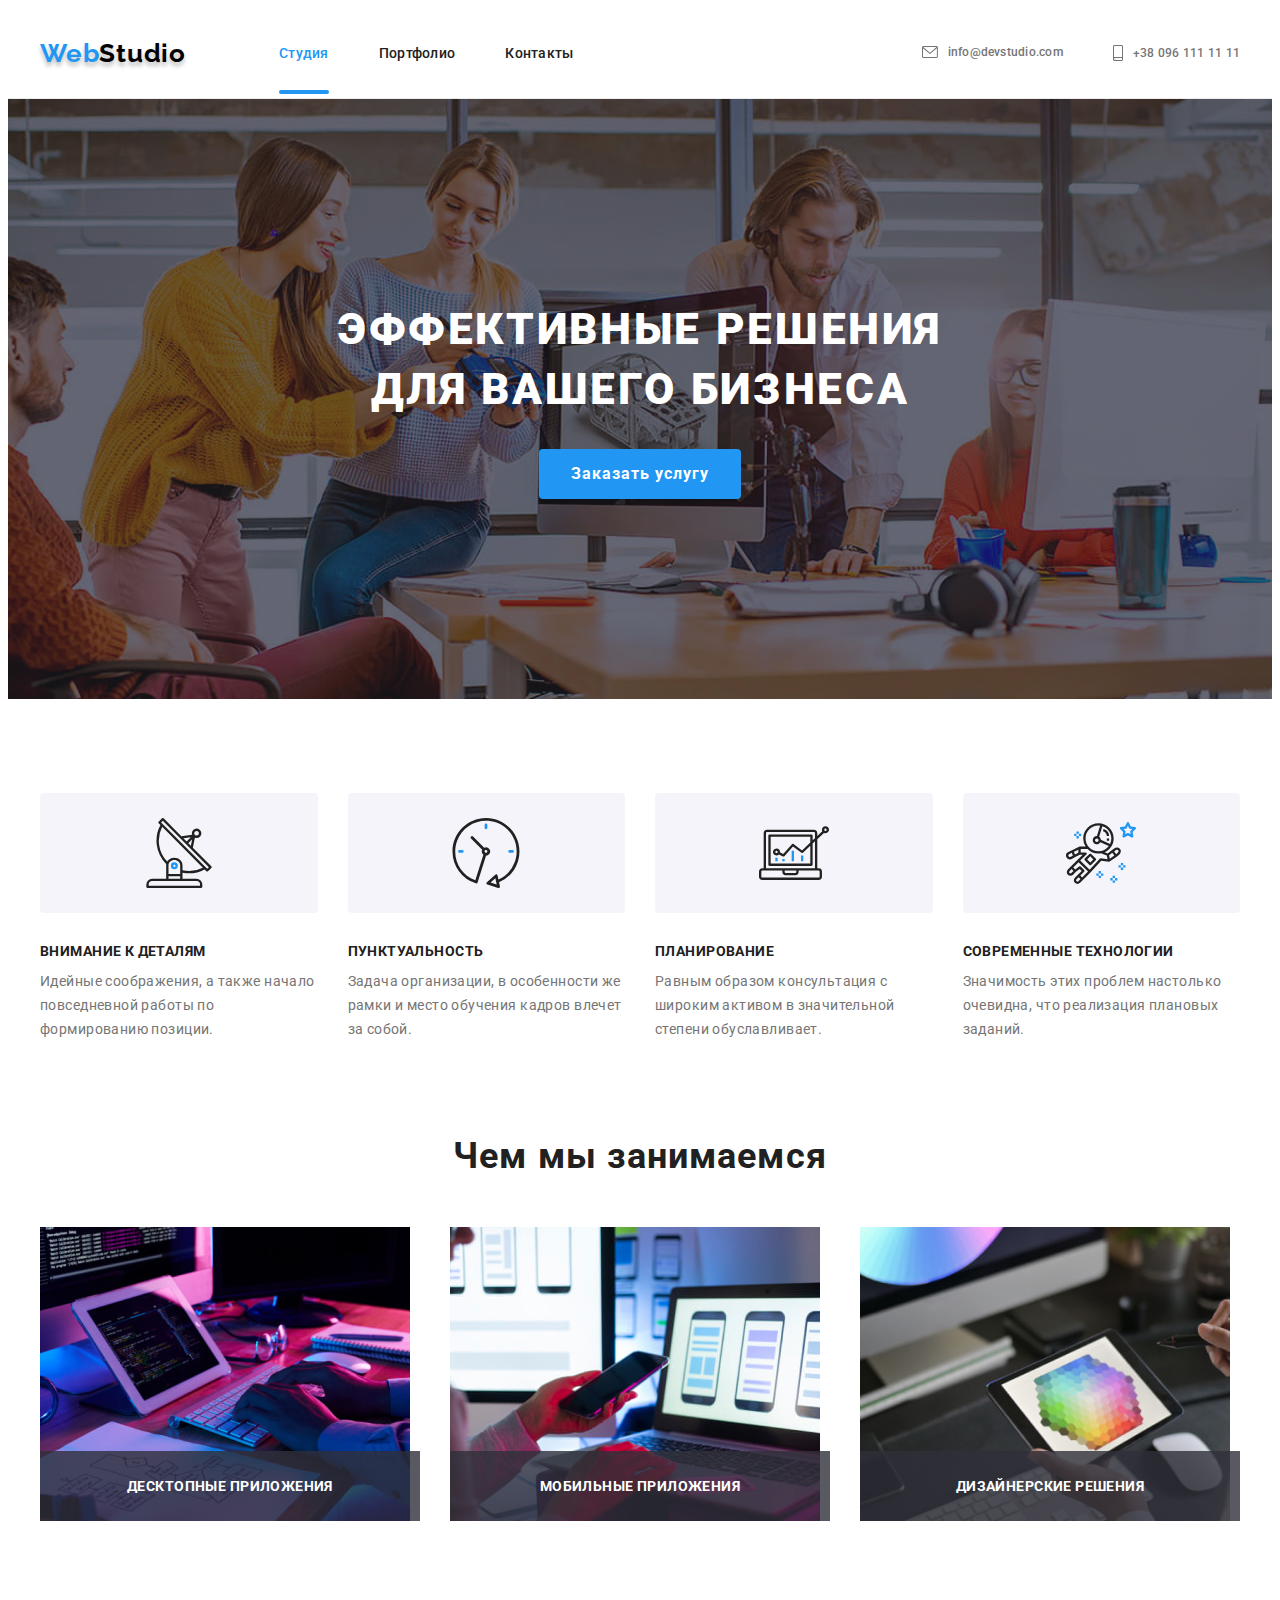
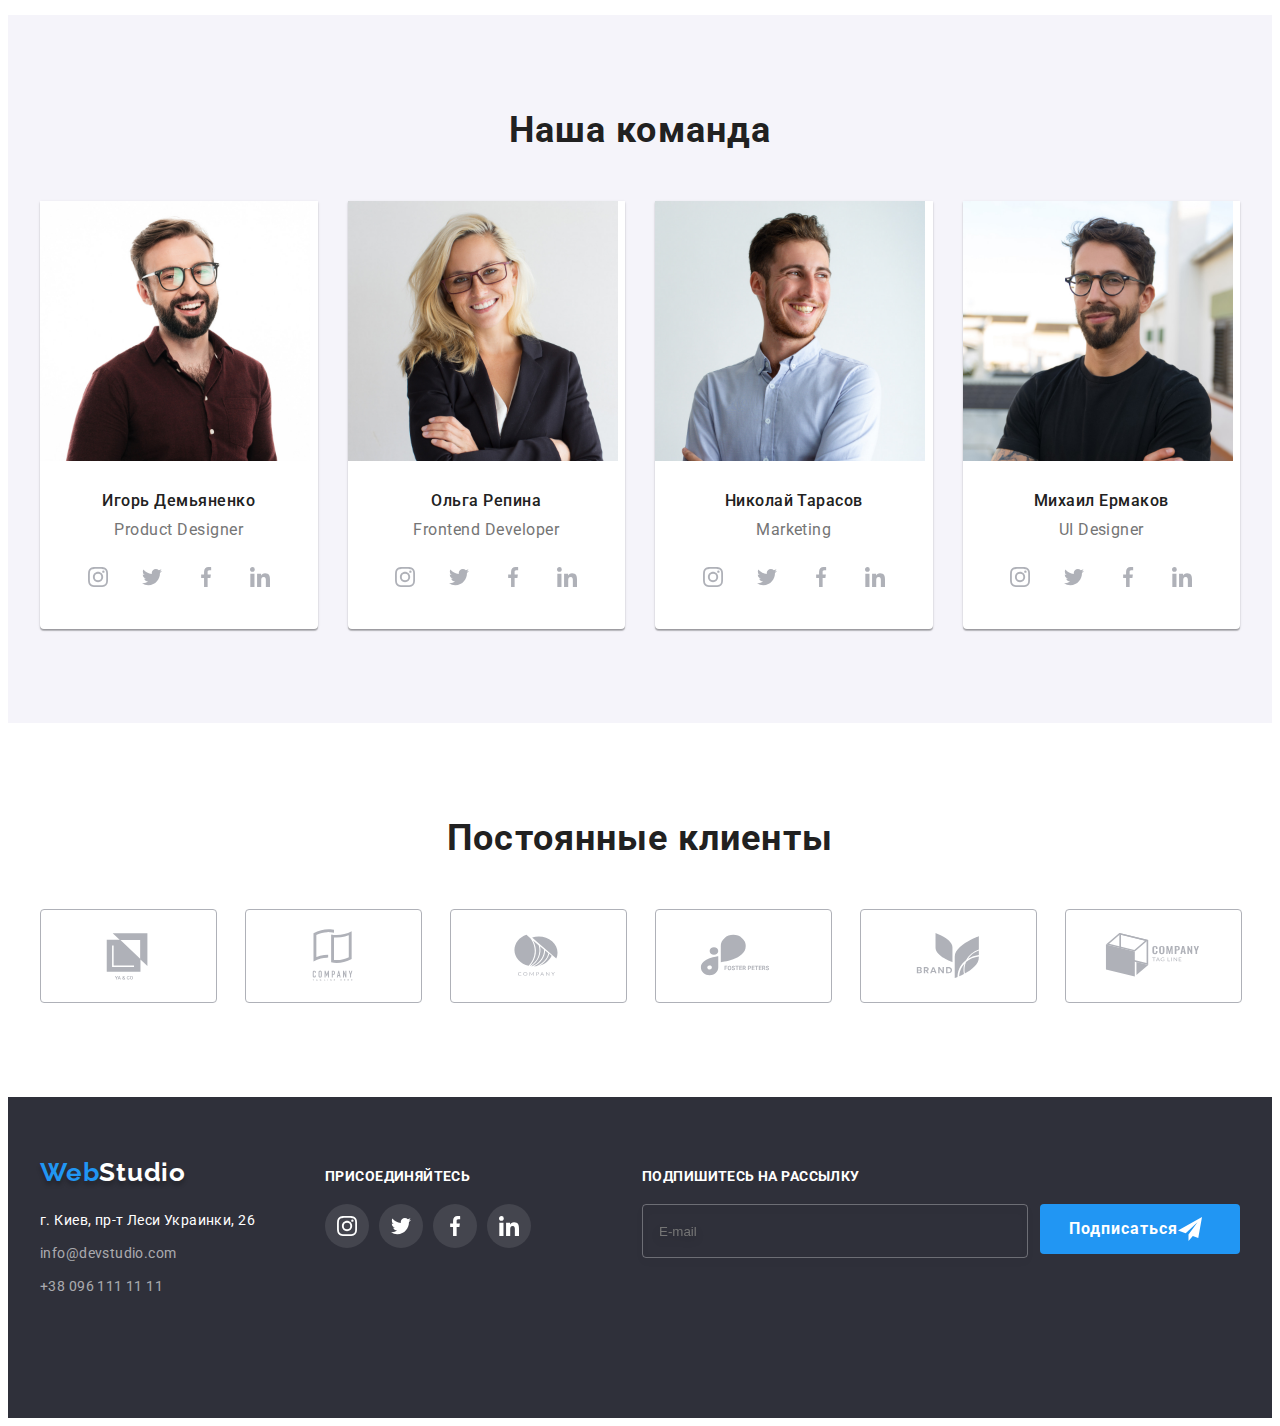
==== commit 7acd39be: "hw8 adopted sections added" ====
--- a/index.html
+++ b/index.html
@@ -25,7 +25,7 @@
   </head>
   <body data-page>
     <!-- Header section -->
-    <!-- <header class="header">
+    <header class="header">
       <div class="conteiner header__conteiner">
         <a class="logo header__logo link" href="./index.html"
           ><span class="header__logo--cl">Web</span>Studio</a
@@ -44,14 +44,14 @@
           </ul>
         </nav>
         <ul class="header__list list">
-          <li class="nav__item">
+          <li class="header__item">
             <a class="header__mail link" href="mailto:info@devstudio.com">
               <svg class="header__icon" width="16" height="12">
                 <use href="./images/icons.svg#mail"></use></svg
               >info@devstudio.com</a
             >
           </li>
-          <li class="nav__item">
+          <li class="header__item">
             <a class="header__phone link" href="tel:++380961111111">
               <svg class="header__icon" width="10" height="16">
                 <use href="./images/icons.svg#smartphone"></use></svg
@@ -60,16 +60,16 @@
           </li>
         </ul>
       </div>
-    </header> -->
+    </header>
     <!-- Main section -->
     <main>
       <!-- Hero section -->
-      <!-- <section class="hero">
+      <section class="hero">
         <div class="conteiner">
           <h1 class="hero__title">Эффективные решения для вашего бизнеса</h1>
           <button class="hero__btn" type="button" data-modal-open>Заказать услугу</button>
         </div>
-      </section> -->
+      </section>
       <!-- Studio section -->
       <section class="studio section">
         <div class="conteiner">
@@ -123,7 +123,7 @@
         </div>
       </section>
       <!-- Portfolio section -->
-      <!-- <section class="portfolio section">
+      <section class="portfolio section">
         <div class="conteiner">
           <h2 class="section-title">Чем мы занимаемся</h2>
           <ul class="portfolio__list list card-set">
@@ -165,9 +165,9 @@
             </li>
           </ul>
         </div>
-      </section> -->
+      </section>
       <!-- Contacts section -->
-      <!-- <section class="contacts section">
+      <section class="contacts section">
         <div class="conteiner">
           <h2 class="section-title">Наша команда</h2>
           <ul class="contacts__list list card-set">
@@ -425,9 +425,9 @@
             </li>
           </ul>
         </div>
-      </section> -->
+      </section>
       <!-- Clients section -->
-      <!-- <section class="section">
+      <section class="section">
         <div class="conteiner">
           <h2 class="section-title">Постоянные клиенты</h2>
           <ul class="clients__list list card-set">
@@ -469,89 +469,92 @@
             </li>
           </ul>
         </div>
-      </section> -->
+      </section>
     </main>
     <!-- Footer section -->
-    <!-- <footer class="footer">
+    <footer class="footer">
       <div class="footer__conteiner conteiner">
-        <div class="footer__block">
-          <a class="header__logo link" href="./index.html"
-            ><span class="header__logo--cl">Web</span><span class="footer__logo">Studio</span></a
-          >
-          <address class="footer__address">
-            <ul class="footer__list list">
-              <li class="footer__item">
+        <div class="footer-tablet__conteiner">
+          <div class="footer__block">
+            <a class="footer__logo link" href="./index.html"
+              ><span class="header__logo--cl">Web</span
+              ><span class="footer__logo--cl">Studio</span></a
+            >
+            <address class="footer__address">
+              <ul class="footer__list list">
+                <li class="footer__item">
+                  <a
+                    class="footer__link link"
+                    href="https://goo.gl/maps/QZBMDNfzERsqLgiA8"
+                    target="_blank"
+                    rel="noopener noreferrer"
+                    >г. Киев, пр-т Леси Украинки, 26</a
+                  >
+                </li>
+                <li class="footer__item">
+                  <a class="footer__phone link" href="mailto:info@devstudio.com"
+                    >info@devstudio.com</a
+                  >
+                </li>
+                <li class="footer__item">
+                  <a class="footer__mail link" href="tel:++380961111111">+38 096 111 11 11</a>
+                </li>
+              </ul>
+            </address>
+          </div>
+          <div class="join">
+            <p class="join__text">присоединяйтесь</p>
+            <ul class="socials list">
+              <li class="socials__item">
                 <a
-                  class="footer__link link"
-                  href="https://goo.gl/maps/QZBMDNfzERsqLgiA8"
+                  class="socials__link--dark link"
+                  href="https://instagram.com"
                   target="_blank"
                   rel="noopener noreferrer"
-                  >г. Киев, пр-т Леси Украинки, 26</a
                 >
+                  <svg class="socials__icon--dark" width="20" height="20">
+                    <use href="./images/icons.svg#instagram"></use>
+                  </svg>
+                </a>
               </li>
-              <li class="footer__item">
-                <a class="footer__phone link" href="mailto:info@devstudio.com"
-                  >info@devstudio.com</a
+              <li class="socials__item">
+                <a
+                  class="socials__link--dark link"
+                  href="https://twitter.com"
+                  target="_blank"
+                  rel="noopener noreferrer"
                 >
+                  <svg class="socials__icon--dark" width="20" height="20">
+                    <use href="./images/icons.svg#twitter"></use>
+                  </svg>
+                </a>
               </li>
-              <li class="footer__item">
-                <a class="footer__mail link" href="tel:++380961111111">+38 096 111 11 11</a>
+              <li class="socials__item">
+                <a
+                  class="socials__link--dark link"
+                  href="https://www.facebook.com"
+                  target="_blank"
+                  rel="noopener noreferrer"
+                >
+                  <svg class="socials__icon--dark" width="20" height="20">
+                    <use href="./images/icons.svg#facebook"></use>
+                  </svg>
+                </a>
+              </li>
+              <li class="socials__item">
+                <a
+                  class="socials__link--dark link"
+                  href="https://www.linkedin.com"
+                  target="_blank"
+                  rel="noopener noreferrer"
+                >
+                  <svg class="socials__icon--dark" width="20" height="20">
+                    <use href="./images/icons.svg#linkedin"></use>
+                  </svg>
+                </a>
               </li>
             </ul>
-          </address>
-        </div>
-        <div class="join">
-          <p class="join__text">присоединяйтесь</p>
-          <ul class="socials list">
-            <li class="socials__item">
-              <a
-                class="socials__link--dark link"
-                href="https://instagram.com"
-                target="_blank"
-                rel="noopener noreferrer"
-              >
-                <svg class="socials__icon--dark" width="20" height="20">
-                  <use href="./images/icons.svg#instagram"></use>
-                </svg>
-              </a>
-            </li>
-            <li class="socials__item">
-              <a
-                class="socials__link--dark link"
-                href="https://twitter.com"
-                target="_blank"
-                rel="noopener noreferrer"
-              >
-                <svg class="socials__icon--dark" width="20" height="20">
-                  <use href="./images/icons.svg#twitter"></use>
-                </svg>
-              </a>
-            </li>
-            <li class="socials__item">
-              <a
-                class="socials__link--dark link"
-                href="https://www.facebook.com"
-                target="_blank"
-                rel="noopener noreferrer"
-              >
-                <svg class="socials__icon--dark" width="20" height="20">
-                  <use href="./images/icons.svg#facebook"></use>
-                </svg>
-              </a>
-            </li>
-            <li class="socials__item">
-              <a
-                class="socials__link--dark link"
-                href="https://www.linkedin.com"
-                target="_blank"
-                rel="noopener noreferrer"
-              >
-                <svg class="socials__icon--dark" width="20" height="20">
-                  <use href="./images/icons.svg#linkedin"></use>
-                </svg>
-              </a>
-            </li>
-          </ul>
+          </div>
         </div>
         <div class="subscription">
           <p class="subscription__text">Подпишитесь на рассылку</p>
@@ -574,7 +577,7 @@
           </form>
         </div>
       </div>
-    </footer> -->
+    </footer>
 
     <!-- Modal window -->
     <div class="backdrop is-hidden" data-modal>
--- a/css/main.min.css
+++ b/css/main.min.css
@@ -1 +1 @@
-:root{--main-font: "Roboto", sans-serif;--secondary-font: "Raleway", sans-serif;--main-txt-cl: #212121;--secondary-txt-cl: #757575;--accent-txt-cl: #2196f3;--studio-dark-cl: #000000;--footer-mail-phone-cl: rgba(255, 255, 255, 0.6);--light-txt-cl: #ffffff;--dark-bg-cl: #2f303a;--contacts-bg-cl: #f5f4fa;--btn-hover-cl: #188ce8;--portfolio-hover-cl: rgba(33, 150, 243, 0.9);--border-cl: #ececec;--portfolio-border-cl: #eeeeee;--icons-cl: #afb1b8;--footer-icons-bg: rgba(255, 255, 255, 0.1);--anim: 250ms cubic-bezier(0.4, 0, 0.2, 1);--subscription-input: rgba(255, 255, 255, 0.3);--indent: 30px;--items: 3}.visually-hidden{position:absolute;width:1px;height:1px;margin:-1px;border:0;padding:0;white-space:nowrap;-webkit-clip-path:inset(100%);clip-path:inset(100%);clip:rect(0 0 0 0);overflow:hidden}body{font-family:var(--main-font);color:var(--main-txt-cl);background-color:var(--light-txt-cl);font-size:14px;letter-spacing:.03em}.no-scroll{overflow:hidden}h1,h2,h3,h4,h5,h6,p{margin:0}ul{margin:0;padding:0}img{display:block;max-width:100%;height:auto}.link{text-decoration:none;color:currentColor}.list{list-style:none;padding-left:0;margin:0}.btn{max-width:200px;min-width:73px;min-height:38px;padding:6px 22px;border:none;font-family:inherit;font-weight:500;font-size:16px;line-height:1.625;text-align:center;letter-spacing:.03em;color:var(--main-txt-cl);background-color:var(--contacts-bg-cl);border-radius:4px;cursor:pointer;-webkit-transition:background-color var(--anim),color var(--anim),-webkit-box-shadow var(--anim);transition:background-color var(--anim),color var(--anim),-webkit-box-shadow var(--anim);transition:background-color var(--anim),color var(--anim),box-shadow var(--anim);transition:background-color var(--anim),color var(--anim),box-shadow var(--anim),-webkit-box-shadow var(--anim)}.btn--accent{-webkit-box-shadow:0px 4px 4px rgba(0,0,0,.15);box-shadow:0px 4px 4px rgba(0,0,0,.15);background-color:var(--accent-txt-cl);color:var(--light-txt-cl)}.btn:hover,.btn:focus{-webkit-box-shadow:0px 4px 4px rgba(0,0,0,.15);box-shadow:0px 4px 4px rgba(0,0,0,.15);background-color:var(--accent-txt-cl);color:var(--light-txt-cl)}.card-set{display:-webkit-box;display:-ms-flexbox;display:flex;-ms-flex-wrap:wrap;flex-wrap:wrap;gap:var(--indent)}.card-set__item{-ms-flex-preferred-size:calc((100% - var(--indent)*(var(--items) - 1))/var(--items));flex-basis:calc((100% - var(--indent)*(var(--items) - 1))/var(--items))}.conteiner{padding-left:15px;padding-right:15px;margin-left:auto;margin-right:auto}@media screen and (min-width: 480px){.conteiner{width:480px}}@media screen and (min-width: 768px){.conteiner{width:768px}}@media screen and (min-width: 1200px){.conteiner{width:1200px}}.section{padding-top:94px;padding-bottom:94px}.section-title{font-weight:700;font-size:36px;line-height:1.1666666667;text-align:center;letter-spacing:.03em;margin-bottom:50px}.socials{display:-webkit-box;display:-ms-flexbox;display:flex;-webkit-box-align:center;-ms-flex-align:center;align-items:center;-webkit-box-pack:center;-ms-flex-pack:center;justify-content:center;gap:10px}.socials__link{display:-webkit-box;display:-ms-flexbox;display:flex;-webkit-box-align:center;-ms-flex-align:center;align-items:center;-webkit-box-pack:center;-ms-flex-pack:center;justify-content:center;width:44px;height:44px;border-radius:50%;color:var(--icons-cl);-webkit-transition:background-color var(--anim),color var(--anim);transition:background-color var(--anim),color var(--anim)}.socials__link:hover,.socials__link:focus{background-color:var(--accent-txt-cl);color:var(--light-txt-cl)}.socials__icon{fill:currentColor}.socials__link--dark{display:-webkit-box;display:-ms-flexbox;display:flex;-webkit-box-align:center;-ms-flex-align:center;align-items:center;-webkit-box-pack:center;-ms-flex-pack:center;justify-content:center;width:44px;height:44px;border-radius:50%;background-color:var(--footer-icons-bg);-webkit-transition:background-color var(--anim);transition:background-color var(--anim)}.socials__link--dark:hover,.socials__link--dark:focus{background-color:var(--accent-txt-cl)}.socials__icon--dark{fill:var(--light-txt-cl)}.socials__link--dark:hover .socials__icon--dark,.socials__link--dark:focus .socials__icon--dark{fill:var(--light-txt-cl)}.filter__list{display:-webkit-box;display:-ms-flexbox;display:flex;gap:8px;margin-bottom:50px;margin-right:auto;margin-left:auto;-webkit-box-pack:center;-ms-flex-pack:center;justify-content:center}.backdrop{position:fixed;width:100%;height:100%;top:0;left:0;background-color:rgba(0,0,0,.2);-webkit-transition:opacity var(--anim),visibility var(--anim);transition:opacity var(--anim),visibility var(--anim);z-index:1000}.backdrop.is-hidden{opacity:0;visibility:hidden;pointer-events:none}.backdrop.is-hidden .modal{opacity:0;-webkit-transform:translate(-50%, -50%) scale(0.3) rotate(1turn);transform:translate(-50%, -50%) scale(0.3) rotate(1turn)}.modal{position:absolute;top:50%;left:50%;-webkit-transform:translate(-50%, -50%) scale(1) rotate(0);transform:translate(-50%, -50%) scale(1) rotate(0);width:528px;height:581px;padding:40px;background-color:var(--light-txt-cl);-webkit-box-shadow:0px 1px 3px rgba(0,0,0,.12),0px 1px 1px rgba(0,0,0,.14),0px 2px 1px rgba(0,0,0,.2);box-shadow:0px 1px 3px rgba(0,0,0,.12),0px 1px 1px rgba(0,0,0,.14),0px 2px 1px rgba(0,0,0,.2);border-radius:4px;opacity:1;-webkit-transition:opacity var(--anim),-webkit-transform var(--anim);transition:opacity var(--anim),-webkit-transform var(--anim);transition:transform var(--anim),opacity var(--anim);transition:transform var(--anim),opacity var(--anim),-webkit-transform var(--anim)}.modal__btn{position:absolute;top:8px;right:8px;display:-webkit-box;display:-ms-flexbox;display:flex;-webkit-box-align:center;-ms-flex-align:center;align-items:center;-webkit-box-pack:center;-ms-flex-pack:center;justify-content:center;width:30px;height:30px;padding:0;border-radius:50%;background-color:rgba(0,0,0,0);border:1px solid rgba(0,0,0,.1);cursor:pointer;-webkit-transition:fill var(--anim);transition:fill var(--anim)}.modal__btn:hover,.modal__btn:focus{fill:var(--accent-txt-cl)}.form{text-align:center}.form__title{display:block;margin-bottom:12px;font-size:20px;line-height:1.15;text-align:center;letter-spacing:.03em;color:currentColor}.form__group{margin-bottom:20px}.form__wrap{display:block;position:relative;margin-bottom:10px}.form__wrap:last-child{margin-bottom:0}.form__lable{display:block;text-align:left;margin-bottom:4px;font-weight:400;font-size:12px;line-height:1.1666666667;letter-spacing:.01em;color:var(--secondary-txt-cl)}.form__input,.form__textarea{width:100%;border:1px solid rgba(33,33,33,.2);border-radius:4px;padding:11px;padding-left:40px;outline:rgba(0,0,0,0);-webkit-transition:border-color var(--anim);transition:border-color var(--anim)}.form__input:hover,.form__input:focus,.form__textarea:hover,.form__textarea:focus{border-color:var(--accent-txt-cl)}.form__textarea{resize:none;padding:12px 16px;height:120px}.form__icon{position:absolute;bottom:11px;left:12px;-webkit-transition:fill var(--anim);transition:fill var(--anim)}.form__input:hover+.form__icon,.form__input:focus+.form__icon{fill:var(--accent-txt-cl)}.form-agreement{display:-webkit-box;display:-ms-flexbox;display:flex;-webkit-box-align:center;-ms-flex-align:center;align-items:center;-webkit-box-pack:center;-ms-flex-pack:center;justify-content:center;gap:6px;margin-bottom:30px}.form-agreement__checkbox:checked+.form-agreement__icon .form-agreement__icon-uncheck{opacity:0;-webkit-transition:opasity var(--anim);transition:opasity var(--anim)}.form-agreement__icon-check{opacity:0;-webkit-transition:opasity var(--anim);transition:opasity var(--anim)}.form-agreement__checkbox:checked+.form-agreement__icon .form-agreement__icon-check{opacity:1;-webkit-transition:opasity var(--anim);transition:opasity var(--anim)}.form-agreement__text{font-size:14px;-webkit-user-select:none;-moz-user-select:none;-ms-user-select:none;user-select:none;text-underline-position:under}.form-agreement__link{color:var(--accent-txt-cl)}.form__btn{padding:10px 55px;font-weight:700;font-size:16px;line-height:1.875;display:-webkit-inline-box;display:-ms-inline-flexbox;display:inline-flex;-webkit-box-align:center;-ms-flex-align:center;align-items:center;text-align:center;letter-spacing:.06em;background-color:var(--accent-txt-cl);color:var(--light-txt-cl);border:none;border-radius:4px;cursor:pointer;-webkit-transition:background-color var(--anim),-webkit-box-shadow var(--anim);transition:background-color var(--anim),-webkit-box-shadow var(--anim);transition:background-color var(--anim),box-shadow var(--anim);transition:background-color var(--anim),box-shadow var(--anim),-webkit-box-shadow var(--anim)}.form__btn:hover,.form__btn:focus{background-color:var(--btn-hover-cl);-webkit-box-shadow:0px 4px 4px rgba(0,0,0,.15);box-shadow:0px 4px 4px rgba(0,0,0,.15)}.header{border-bottom:1px solid var(--border-cl)}.header__conteiner{display:-webkit-box;display:-ms-flexbox;display:flex;-webkit-box-align:center;-ms-flex-align:center;align-items:center}.header__logo{font-family:var(--secondary-font);font-weight:700;font-size:26px;line-height:1.1923076923;letter-spacing:.03em;color:var(--studio-dark-cl);text-shadow:0px 4px 4px rgba(0,0,0,.25);margin-right:93px}.header__logo--cl{color:var(--accent-txt-cl)}.header__list{display:-webkit-box;display:-ms-flexbox;display:flex}.header__phone,.header__mail{display:-webkit-box;display:-ms-flexbox;display:flex;-webkit-box-align:center;-ms-flex-align:center;align-items:center;-webkit-box-pack:center;-ms-flex-pack:center;justify-content:center;font-weight:500;font-size:14px;line-height:16px;letter-spacing:.02em;color:var(--secondary-txt-cl);padding-top:32px;padding-bottom:32px;-webkit-transition:color var(--anim);transition:color var(--anim)}.header__phone:hover,.header__phone:focus,.header__mail:hover,.header__mail:focus{color:var(--accent-txt-cl)}.header__icon{fill:currentColor;margin-right:10px}.nav{margin-right:auto}.nav__list{display:-webkit-box;display:-ms-flexbox;display:flex;padding-top:32px;padding-bottom:32px}.nav__item{margin-right:50px}.nav__item:last-child{margin-right:0}.nav__link{font-weight:500;font-size:14px;line-height:1.1428571429;letter-spacing:.02em;padding-top:32px;padding-bottom:32px;-webkit-transition:color var(--anim);transition:color var(--anim)}.nav__link:hover,.nav__link:focus{color:var(--accent-txt-cl)}.nav__link--current{position:relative;color:var(--accent-txt-cl)}.nav__link--current::after{content:"";position:absolute;bottom:-1px;left:0;display:block;width:100%;height:4px;background-color:var(--accent-txt-cl);border-radius:2px}.hero{max-width:1600px;margin-left:auto;margin-right:auto;padding-top:200px;padding-bottom:200px;text-align:center;background-color:var(--dark-bg-cl);background-image:-webkit-gradient(linear, left top, right top, from(rgba(47, 48, 58, 0.4)), to(rgba(47, 48, 58, 0.4))),url(../images/hero/hero-bg.jpeg);background-image:linear-gradient(to right, rgba(47, 48, 58, 0.4), rgba(47, 48, 58, 0.4)),url(../images/hero/hero-bg.jpeg);background-repeat:no-repeat;background-position:center;background-size:cover}.hero__title{font-weight:900;font-size:44px;line-height:1.3636363636;text-align:center;letter-spacing:.06em;text-transform:uppercase;color:var(--light-txt-cl);margin-bottom:30px;max-width:696px;margin-left:auto;margin-right:auto}.hero__btn{max-width:300px;min-width:200px;min-height:50px;padding:10px 32px;border:none;font-family:inherit;font-weight:700;font-size:16px;line-height:1.875;letter-spacing:.06em;color:var(--light-txt-cl);background-color:var(--accent-txt-cl);-webkit-box-shadow:0px 4px 4px rgba(0,0,0,.15);box-shadow:0px 4px 4px rgba(0,0,0,.15);border-radius:4px;cursor:pointer;-webkit-transition:background-color var(--anim);transition:background-color var(--anim)}.hero__btn:hover,.hero__btn:focus{background-color:var(--btn-hover-cl)}.studio{padding-top:60px;padding-bottom:60px}@media screen and (min-width: 1200px){.studio{padding-top:94px;padding-bottom:94px}}.studio__list{--items: 1}@media screen and (min-width: 768px){.studio__list{--items: 2}}@media screen and (min-width: 1200px){.studio__list{--items: 4}}.studio__icons{display:-webkit-box;display:-ms-flexbox;display:flex;-webkit-box-align:center;-ms-flex-align:center;align-items:center;-webkit-box-pack:center;-ms-flex-pack:center;justify-content:center;margin-bottom:30px;gap:30px;width:100%;height:120px;background-color:var(--contacts-bg-cl);border-radius:4px}.studio__item:last-child{margin-right:0}.studio__subtitle{font-weight:700;font-size:14px;line-height:1.1428571429;letter-spacing:.03em;text-transform:uppercase;margin-bottom:10px;text-align:center}@media screen and (min-width: 768px){.studio__subtitle{text-align:left}}.studio__desc{font-size:14px;line-height:1.7142857143;letter-spacing:.03em;color:var(--secondary-txt-cl)}.portfolio{padding-top:0}.portfolio__item{position:relative}.portfolio__item:last-child{margin-right:0}.portfolio__overlay{position:absolute;bottom:0;width:100%;height:70px;display:-webkit-box;display:-ms-flexbox;display:flex;-webkit-box-align:center;-ms-flex-align:center;align-items:center;-webkit-box-pack:center;-ms-flex-pack:center;justify-content:center;background-color:rgba(47,48,58,.8)}.portfolio__text{font-weight:700;line-height:1.1428571429;text-transform:uppercase;color:var(--light-txt-cl)}.contacts{background-color:var(--contacts-bg-cl)}.contacts__list{--items: 4}.contacts__item{background:var(--light-txt-cl);-webkit-box-shadow:0px 1px 3px rgba(0,0,0,.12),0px 1px 1px rgba(0,0,0,.14),0px 2px 1px rgba(0,0,0,.2);box-shadow:0px 1px 3px rgba(0,0,0,.12),0px 1px 1px rgba(0,0,0,.14),0px 2px 1px rgba(0,0,0,.2);border-radius:0px 0px 4px 4px}.contacts__item:last-child{margin-right:0}.contacts__card{padding:30px 0;text-align:center}.contacts__title{font-weight:500;font-size:16px;line-height:1.1875;letter-spacing:.03em;margin-bottom:10px}.contacts__desc{font-size:16px;line-height:1.1875;letter-spacing:.03em;color:var(--secondary-txt-cl);margin-bottom:16px}.clients__list{--items: 6}.clients__link{display:-webkit-box;display:-ms-flexbox;display:flex;-webkit-box-align:center;-ms-flex-align:center;align-items:center;-webkit-box-pack:center;-ms-flex-pack:center;justify-content:center;width:170px;height:92px;border-radius:4px;color:var(--icons-cl);border:1px solid var(--icons-cl);-webkit-transition:border-color var(--anim),color var(--anim);transition:border-color var(--anim),color var(--anim)}.clients__link:hover,.clients__link:focus{border-color:var(--accent-txt-cl);color:var(--accent-txt-cl)}.clients__icon{fill:currentColor}.footer{background-color:var(--dark-bg-cl);padding-top:60px;padding-bottom:60px}.footer__conteiner{display:-webkit-box;display:-ms-flexbox;display:flex;-webkit-box-align:baseline;-ms-flex-align:baseline;align-items:baseline}.footer__block{margin-right:70px}.footer__logo{color:var(--light-txt-cl)}.footer__address{font-style:normal;margin-top:20px}.footer__item{margin-bottom:9px}.footer__item:last-child{margin-bottom:0}.footer__link{font-size:14px;line-height:1.7142857143;letter-spacing:.03em;color:var(--light-txt-cl);-webkit-transition:color var(--anim);transition:color var(--anim)}.footer__link:hover,.footer__link:focus{color:var(--accent-txt-cl)}.footer__phone,.footer__mail{font-size:14px;line-height:1.7142857143;letter-spacing:.03em;color:var(--footer-mail-phone-cl);-webkit-transition:color var(--anim);transition:color var(--anim)}.footer__phone:hover,.footer__phone:focus,.footer__mail:hover,.footer__mail:focus{color:var(--accent-txt-cl)}.join{margin-right:auto}.join__text{font-weight:700;font-size:14px;line-height:1.1428571429;letter-spacing:.03em;text-transform:uppercase;color:var(--light-txt-cl);margin-bottom:20px}.join-list{display:-webkit-box;display:-ms-flexbox;display:flex;-webkit-box-align:center;-ms-flex-align:center;align-items:center;-webkit-box-pack:center;-ms-flex-pack:center;justify-content:center;gap:10px;margin-left:70px}.subscription{width:580px;height:86px}.subscription__text{font-weight:700;font-size:14px;line-height:1.1428571429;letter-spacing:.03em;text-transform:uppercase;color:var(--light-txt-cl);margin-bottom:20px}.subscription__form{display:-webkit-box;display:-ms-flexbox;display:flex}.subscription__input{width:358px;height:50px;margin-right:12px;outline:none;background-color:rgba(0,0,0,0);border:1px solid var(--subscription-input);-webkit-filter:drop-shadow(0px 4px 4px rgba(0, 0, 0, 0.15));filter:drop-shadow(0px 4px 4px rgba(0, 0, 0, 0.15));border-radius:4px;padding-left:16px;padding-right:10px;color:var(--light-txt-cl);-webkit-transition:border-color var(--anim);transition:border-color var(--anim)}.subscription__input:hover,.subscription__input:focus{border-color:var(--accent-txt-cl)}.subscription__btn{width:200px;height:50px;padding-left:29px;font-family:inherit;font-weight:700;font-size:16px;line-height:1.875;display:-webkit-box;display:-ms-flexbox;display:flex;-webkit-box-align:center;-ms-flex-align:center;align-items:center;text-align:center;letter-spacing:.06em;color:var(--light-txt-cl);background-color:var(--accent-txt-cl);border:none;border-radius:4px;cursor:pointer;-webkit-transition:background-color var(--anim),-webkit-box-shadow var(--anim);transition:background-color var(--anim),-webkit-box-shadow var(--anim);transition:background-color var(--anim),box-shadow var(--anim);transition:background-color var(--anim),box-shadow var(--anim),-webkit-box-shadow var(--anim)}.subscription__btn:hover,.subscription__btn:focus{background-color:var(--btn-hover-cl);-webkit-box-shadow:0px 4px 4px rgba(0,0,0,.15);box-shadow:0px 4px 4px rgba(0,0,0,.15)}.subscription__icon{margin-left:10px}.page-portfolio__item:hover .page-portfolio__overlay,.page-portfolio__item:focus .page-portfolio__overlay{-webkit-transform:translateY(0);transform:translateY(0)}.page-portfolio__link{display:block;-webkit-transition:-webkit-box-shadow var(--anim);transition:-webkit-box-shadow var(--anim);transition:box-shadow var(--anim);transition:box-shadow var(--anim), -webkit-box-shadow var(--anim)}.page-portfolio__link:hover,.page-portfolio__link:focus{-webkit-box-shadow:0px 1px 1px rgba(0,0,0,.12),0px 4px 4px rgba(0,0,0,.06),1px 4px 6px rgba(0,0,0,.16);box-shadow:0px 1px 1px rgba(0,0,0,.12),0px 4px 4px rgba(0,0,0,.06),1px 4px 6px rgba(0,0,0,.16)}.page-portfolio__card-overlay{position:relative;overflow:hidden}.page-portfolio__overlay{position:absolute;top:0;left:0;-webkit-transform:translateY(100%);transform:translateY(100%);width:100%;height:294px;background-color:var(--portfolio-hover-cl);padding:63px 24px;display:-webkit-box;display:-ms-flexbox;display:flex;-webkit-box-align:center;-ms-flex-align:center;align-items:center;-webkit-box-pack:center;-ms-flex-pack:center;justify-content:center;font-size:18px;line-height:1.5555555556;letter-spacing:.03em;-webkit-transition:-webkit-transform var(--anim);transition:-webkit-transform var(--anim);transition:transform var(--anim);transition:transform var(--anim), -webkit-transform var(--anim)}.page-portfolio__overlay-text{color:var(--light-txt-cl);text-align:center;-webkit-user-select:none;-moz-user-select:none;-ms-user-select:none;user-select:none}.page-portfolio__card{padding:20px 23px;border:1px solid var(--portfolio-border-cl);border-top:none}.page-portfolio__card-title{font-weight:700;font-size:18px;line-height:2;letter-spacing:.06em;margin-bottom:4px}.page-portfolio__card-desc{font-size:16px;line-height:1.875;letter-spacing:.03em;color:var(--secondary-txt-cl)}/*# sourceMappingURL=main.min.css.map */+:root{--main-font: "Roboto", sans-serif;--secondary-font: "Raleway", sans-serif;--main-txt-cl: #212121;--secondary-txt-cl: #757575;--accent-txt-cl: #2196f3;--studio-dark-cl: #000000;--footer-mail-phone-cl: rgba(255, 255, 255, 0.6);--light-txt-cl: #ffffff;--dark-bg-cl: #2f303a;--contacts-bg-cl: #f5f4fa;--btn-hover-cl: #188ce8;--portfolio-hover-cl: rgba(33, 150, 243, 0.9);--border-cl: #ececec;--portfolio-border-cl: #eeeeee;--icons-cl: #afb1b8;--footer-icons-bg: rgba(255, 255, 255, 0.1);--anim: 250ms cubic-bezier(0.4, 0, 0.2, 1);--subscription-input: rgba(255, 255, 255, 0.3);--indent: 30px;--items: 3}.visually-hidden{position:absolute;width:1px;height:1px;margin:-1px;border:0;padding:0;white-space:nowrap;-webkit-clip-path:inset(100%);clip-path:inset(100%);clip:rect(0 0 0 0);overflow:hidden}body{font-family:var(--main-font);color:var(--main-txt-cl);background-color:var(--light-txt-cl);font-size:14px;letter-spacing:.03em}.no-scroll{overflow:hidden}h1,h2,h3,h4,h5,h6,p{margin:0}ul{margin:0;padding:0}img{display:block;max-width:100%;height:auto}.link{text-decoration:none;color:currentColor}.list{list-style:none;padding-left:0;margin:0}.btn{max-width:200px;min-width:73px;min-height:38px;padding:6px 22px;border:none;font-family:inherit;font-weight:500;font-size:16px;line-height:1.625;text-align:center;letter-spacing:.03em;color:var(--main-txt-cl);background-color:var(--contacts-bg-cl);border-radius:4px;cursor:pointer;-webkit-transition:background-color var(--anim),color var(--anim),-webkit-box-shadow var(--anim);transition:background-color var(--anim),color var(--anim),-webkit-box-shadow var(--anim);transition:background-color var(--anim),color var(--anim),box-shadow var(--anim);transition:background-color var(--anim),color var(--anim),box-shadow var(--anim),-webkit-box-shadow var(--anim)}.btn--accent{-webkit-box-shadow:0px 4px 4px rgba(0,0,0,.15);box-shadow:0px 4px 4px rgba(0,0,0,.15);background-color:var(--accent-txt-cl);color:var(--light-txt-cl)}.btn:hover,.btn:focus{-webkit-box-shadow:0px 4px 4px rgba(0,0,0,.15);box-shadow:0px 4px 4px rgba(0,0,0,.15);background-color:var(--accent-txt-cl);color:var(--light-txt-cl)}.card-set{display:-webkit-box;display:-ms-flexbox;display:flex;-ms-flex-wrap:wrap;flex-wrap:wrap;gap:var(--indent)}.card-set__item{-ms-flex-preferred-size:calc((100% - var(--indent)*(var(--items) - 1))/var(--items));flex-basis:calc((100% - var(--indent)*(var(--items) - 1))/var(--items))}.conteiner{padding-left:15px;padding-right:15px;margin-left:auto;margin-right:auto}@media screen and (min-width: 480px){.conteiner{width:480px}}@media screen and (min-width: 768px){.conteiner{width:768px}}@media screen and (min-width: 1200px){.conteiner{width:1200px}}.section{padding-top:60px;padding-bottom:60px}@media screen and (min-width: 1200px){.section{padding-top:94px;padding-bottom:94px}}.section-title{font-weight:700;font-size:36px;line-height:1.1666666667;text-align:center;letter-spacing:.03em;margin-bottom:50px}.socials{display:-webkit-box;display:-ms-flexbox;display:flex;-webkit-box-align:center;-ms-flex-align:center;align-items:center;-webkit-box-pack:center;-ms-flex-pack:center;justify-content:center;gap:10px}.socials__link{display:-webkit-box;display:-ms-flexbox;display:flex;-webkit-box-align:center;-ms-flex-align:center;align-items:center;-webkit-box-pack:center;-ms-flex-pack:center;justify-content:center;width:44px;height:44px;border-radius:50%;color:var(--icons-cl);-webkit-transition:background-color var(--anim),color var(--anim);transition:background-color var(--anim),color var(--anim)}.socials__link:hover,.socials__link:focus{background-color:var(--accent-txt-cl);color:var(--light-txt-cl)}.socials__icon{fill:currentColor}.socials__link--dark{display:-webkit-box;display:-ms-flexbox;display:flex;-webkit-box-align:center;-ms-flex-align:center;align-items:center;-webkit-box-pack:center;-ms-flex-pack:center;justify-content:center;width:44px;height:44px;border-radius:50%;background-color:var(--footer-icons-bg);-webkit-transition:background-color var(--anim);transition:background-color var(--anim)}.socials__link--dark:hover,.socials__link--dark:focus{background-color:var(--accent-txt-cl)}.socials__icon--dark{fill:var(--light-txt-cl)}.socials__link--dark:hover .socials__icon--dark,.socials__link--dark:focus .socials__icon--dark{fill:var(--light-txt-cl)}.filter__list{display:-webkit-box;display:-ms-flexbox;display:flex;gap:8px;margin-bottom:50px;margin-right:auto;margin-left:auto;-webkit-box-pack:center;-ms-flex-pack:center;justify-content:center}.backdrop{position:fixed;width:100%;height:100%;top:0;left:0;background-color:rgba(0,0,0,.2);-webkit-transition:opacity var(--anim),visibility var(--anim);transition:opacity var(--anim),visibility var(--anim);z-index:1000}.backdrop.is-hidden{opacity:0;visibility:hidden;pointer-events:none}.backdrop.is-hidden .modal{opacity:0;-webkit-transform:translate(-50%, -50%) scale(0.3) rotate(1turn);transform:translate(-50%, -50%) scale(0.3) rotate(1turn)}.modal{position:absolute;top:50%;left:50%;-webkit-transform:translate(-50%, -50%) scale(1) rotate(0);transform:translate(-50%, -50%) scale(1) rotate(0);width:450px;height:609px;padding:40px;background-color:var(--light-txt-cl);-webkit-box-shadow:0px 1px 3px rgba(0,0,0,.12),0px 1px 1px rgba(0,0,0,.14),0px 2px 1px rgba(0,0,0,.2);box-shadow:0px 1px 3px rgba(0,0,0,.12),0px 1px 1px rgba(0,0,0,.14),0px 2px 1px rgba(0,0,0,.2);border-radius:4px;opacity:1;-webkit-transition:opacity var(--anim),-webkit-transform var(--anim);transition:opacity var(--anim),-webkit-transform var(--anim);transition:transform var(--anim),opacity var(--anim);transition:transform var(--anim),opacity var(--anim),-webkit-transform var(--anim)}@media screen and (min-width: 1200px){.modal{width:528px;height:581px}}.modal__btn{position:absolute;top:8px;right:8px;display:-webkit-box;display:-ms-flexbox;display:flex;-webkit-box-align:center;-ms-flex-align:center;align-items:center;-webkit-box-pack:center;-ms-flex-pack:center;justify-content:center;width:30px;height:30px;padding:0;border-radius:50%;background-color:rgba(0,0,0,0);border:1px solid rgba(0,0,0,.1);cursor:pointer;-webkit-transition:fill var(--anim);transition:fill var(--anim)}.modal__btn:hover,.modal__btn:focus{fill:var(--accent-txt-cl)}.form{text-align:center}.form__title{display:block;margin-bottom:12px;font-size:20px;line-height:1.15;text-align:center;letter-spacing:.03em;color:currentColor}.form__group{margin-bottom:20px}.form__wrap{display:block;position:relative;margin-bottom:10px}.form__wrap:last-child{margin-bottom:0}.form__lable{display:block;text-align:left;margin-bottom:4px;font-weight:400;font-size:12px;line-height:1.1666666667;letter-spacing:.01em;color:var(--secondary-txt-cl)}.form__input,.form__textarea{width:100%;border:1px solid rgba(33,33,33,.2);border-radius:4px;padding:11px;padding-left:40px;outline:rgba(0,0,0,0);-webkit-transition:border-color var(--anim);transition:border-color var(--anim)}.form__input:hover,.form__input:focus,.form__textarea:hover,.form__textarea:focus{border-color:var(--accent-txt-cl)}.form__textarea{resize:none;padding:12px 16px;height:120px}.form__icon{position:absolute;bottom:11px;left:12px;-webkit-transition:fill var(--anim);transition:fill var(--anim)}.form__input:hover+.form__icon,.form__input:focus+.form__icon{fill:var(--accent-txt-cl)}.form-agreement{display:-webkit-box;display:-ms-flexbox;display:flex;-webkit-box-align:center;-ms-flex-align:center;align-items:center;-webkit-box-pack:center;-ms-flex-pack:center;justify-content:center;gap:6px;margin-bottom:30px}.form-agreement__checkbox:checked+.form-agreement__icon .form-agreement__icon-uncheck{opacity:0;-webkit-transition:opasity var(--anim);transition:opasity var(--anim)}.form-agreement__icon-check{opacity:0;-webkit-transition:opasity var(--anim);transition:opasity var(--anim)}.form-agreement__checkbox:checked+.form-agreement__icon .form-agreement__icon-check{opacity:1;-webkit-transition:opasity var(--anim);transition:opasity var(--anim)}.form-agreement__text{font-size:12px;line-height:.8571428571;-webkit-user-select:none;-moz-user-select:none;-ms-user-select:none;user-select:none;text-underline-position:under}@media screen and (min-width: 1200px){.form-agreement__text{font-size:14px;line-height:1.7142857143}}.form-agreement__link{color:var(--accent-txt-cl)}.form__btn{padding:10px 55px;font-weight:700;font-size:16px;line-height:1.875;display:-webkit-inline-box;display:-ms-inline-flexbox;display:inline-flex;-webkit-box-align:center;-ms-flex-align:center;align-items:center;text-align:center;letter-spacing:.06em;background-color:var(--accent-txt-cl);color:var(--light-txt-cl);border:none;border-radius:4px;cursor:pointer;-webkit-transition:background-color var(--anim),-webkit-box-shadow var(--anim);transition:background-color var(--anim),-webkit-box-shadow var(--anim);transition:background-color var(--anim),box-shadow var(--anim);transition:background-color var(--anim),box-shadow var(--anim),-webkit-box-shadow var(--anim)}.form__btn:hover,.form__btn:focus{background-color:var(--btn-hover-cl);-webkit-box-shadow:0px 4px 4px rgba(0,0,0,.15);box-shadow:0px 4px 4px rgba(0,0,0,.15)}.header{border-bottom:1px solid var(--border-cl)}.header__conteiner{display:-webkit-box;display:-ms-flexbox;display:flex;-webkit-box-align:center;-ms-flex-align:center;align-items:center}.header__logo{font-family:var(--secondary-font);font-weight:700;font-size:26px;line-height:1.1923076923;letter-spacing:.03em;color:var(--studio-dark-cl);text-shadow:0px 4px 4px rgba(0,0,0,.25)}@media screen and (min-width: 768px){.header__logo{margin-right:88px}}@media screen and (min-width: 1200px){.header__logo{margin-right:93px}}.header__logo--cl{color:var(--accent-txt-cl)}@media screen and (min-width: 1200px){.header__list{display:-webkit-box;display:-ms-flexbox;display:flex}}@media screen and (min-width: 768px){.header__item{padding-top:5px;padding-bottom:5px;-webkit-box-align:start;-ms-flex-align:start;align-items:start}}@media screen and (min-width: 1200px){.header__item{margin-right:50px}.header__item:last-child{margin-right:0}}.header__phone,.header__mail{display:-webkit-box;display:-ms-flexbox;display:flex;-webkit-box-align:center;-ms-flex-align:center;align-items:center;-webkit-box-pack:center;-ms-flex-pack:center;justify-content:center;font-weight:500;font-size:14px;line-height:16px;letter-spacing:.02em;color:var(--secondary-txt-cl);-webkit-transition:color var(--anim);transition:color var(--anim)}.header__phone:hover,.header__phone:focus,.header__mail:hover,.header__mail:focus{color:var(--accent-txt-cl)}@media screen and (min-width: 768px){.header__phone,.header__mail{-webkit-box-pack:left;-ms-flex-pack:left;justify-content:left;font-size:12px;line-height:1.1666666667}}@media screen and (min-width: 1200px){.header__phone,.header__mail{padding-top:32px;padding-bottom:32px}}.header__icon{fill:currentColor;margin-right:10px}.nav{margin-right:auto}.nav__list{display:-webkit-box;display:-ms-flexbox;display:flex;padding-top:32px;padding-bottom:32px}.nav__item{margin-right:50px}.nav__item:last-child{margin-right:0}.nav__link{font-weight:500;font-size:14px;line-height:1.1428571429;letter-spacing:.02em;padding-top:32px;padding-bottom:32px;-webkit-transition:color var(--anim);transition:color var(--anim)}.nav__link:hover,.nav__link:focus{color:var(--accent-txt-cl)}.nav__link--current{position:relative;color:var(--accent-txt-cl)}.nav__link--current::after{content:"";position:absolute;bottom:-1px;left:0;display:block;width:100%;height:4px;background-color:var(--accent-txt-cl);border-radius:2px}.hero{max-width:1600px;margin-left:auto;margin-right:auto;padding-top:200px;padding-bottom:200px;text-align:center;background-color:var(--dark-bg-cl);background-image:-webkit-gradient(linear, left top, right top, from(rgba(47, 48, 58, 0.4)), to(rgba(47, 48, 58, 0.4))),url(../images/hero/hero-bg.jpeg);background-image:linear-gradient(to right, rgba(47, 48, 58, 0.4), rgba(47, 48, 58, 0.4)),url(../images/hero/hero-bg.jpeg);background-repeat:no-repeat;background-position:center;background-size:cover}.hero__title{font-weight:900;text-align:center;letter-spacing:.06em;text-transform:uppercase;color:var(--light-txt-cl);margin-bottom:30px;margin-left:auto;margin-right:auto}@media screen and (min-width: 480px){.hero__title{font-size:26px;line-height:1.6153846154;max-width:360px}}@media screen and (min-width: 1200px){.hero__title{font-size:44px;line-height:1.3636363636;max-width:696px}}.hero__btn{max-width:300px;min-width:200px;min-height:50px;padding:10px 32px;border:none;font-family:inherit;font-weight:700;font-size:16px;line-height:1.875;letter-spacing:.06em;color:var(--light-txt-cl);background-color:var(--accent-txt-cl);-webkit-box-shadow:0px 4px 4px rgba(0,0,0,.15);box-shadow:0px 4px 4px rgba(0,0,0,.15);border-radius:4px;cursor:pointer;-webkit-transition:background-color var(--anim);transition:background-color var(--anim)}.hero__btn:hover,.hero__btn:focus{background-color:var(--btn-hover-cl)}.studio{padding-top:60px;padding-bottom:60px}@media screen and (min-width: 1200px){.studio{padding-top:94px;padding-bottom:94px}}.studio__list{--items: 1}@media screen and (min-width: 768px){.studio__list{--items: 2}}@media screen and (min-width: 1200px){.studio__list{--items: 4}}.studio__icons{display:-webkit-box;display:-ms-flexbox;display:flex;-webkit-box-align:center;-ms-flex-align:center;align-items:center;-webkit-box-pack:center;-ms-flex-pack:center;justify-content:center;margin-bottom:30px;gap:30px;width:100%;height:120px;background-color:var(--contacts-bg-cl);border-radius:4px}.studio__item:last-child{margin-right:0}.studio__subtitle{font-weight:700;font-size:14px;line-height:1.1428571429;letter-spacing:.03em;text-transform:uppercase;margin-bottom:10px;text-align:center}@media screen and (min-width: 768px){.studio__subtitle{text-align:left}}.studio__desc{font-size:14px;line-height:1.7142857143;letter-spacing:.03em;color:var(--secondary-txt-cl)}.portfolio{padding-top:0}@media screen and (max-width: 1199px){.portfolio{display:none}}.portfolio__item{position:relative}.portfolio__item:last-child{margin-right:0}.portfolio__overlay{position:absolute;bottom:0;width:100%;height:70px;display:-webkit-box;display:-ms-flexbox;display:flex;-webkit-box-align:center;-ms-flex-align:center;align-items:center;-webkit-box-pack:center;-ms-flex-pack:center;justify-content:center;background-color:rgba(47,48,58,.8)}.portfolio__text{font-weight:700;line-height:1.1428571429;text-transform:uppercase;color:var(--light-txt-cl)}.contacts{background-color:var(--contacts-bg-cl)}.contacts__list{--items: 1}@media screen and (min-width: 768px){.contacts__list{--items: 2}}@media screen and (min-width: 1200px){.contacts__list{--items: 4}}.contacts__item{background:var(--light-txt-cl);-webkit-box-shadow:0px 1px 3px rgba(0,0,0,.12),0px 1px 1px rgba(0,0,0,.14),0px 2px 1px rgba(0,0,0,.2);box-shadow:0px 1px 3px rgba(0,0,0,.12),0px 1px 1px rgba(0,0,0,.14),0px 2px 1px rgba(0,0,0,.2);border-radius:0px 0px 4px 4px}.contacts__item:last-child{margin-right:0}.contacts__card{padding:30px 0;text-align:center}.contacts__title{font-weight:500;font-size:16px;line-height:1.1875;letter-spacing:.03em;margin-bottom:10px}.contacts__desc{font-size:16px;line-height:1.1875;letter-spacing:.03em;color:var(--secondary-txt-cl);margin-bottom:16px}.clients__list{--items: 2}@media screen and (min-width: 768px){.clients__list{--items: 3}}@media screen and (min-width: 1200px){.clients__list{--items: 6}}.clients__link{display:-webkit-box;display:-ms-flexbox;display:flex;-webkit-box-align:center;-ms-flex-align:center;align-items:center;-webkit-box-pack:center;-ms-flex-pack:center;justify-content:center;width:100%;height:92px;border-radius:4px;color:var(--icons-cl);border:1px solid var(--icons-cl);-webkit-transition:border-color var(--anim),color var(--anim);transition:border-color var(--anim),color var(--anim)}.clients__link:hover,.clients__link:focus{border-color:var(--accent-txt-cl);color:var(--accent-txt-cl)}.clients__icon{fill:currentColor}.footer{background-color:var(--dark-bg-cl);padding-top:60px;padding-bottom:60px}.footer__conteiner{-webkit-box-align:baseline;-ms-flex-align:baseline;align-items:baseline;text-align:center}@media screen and (min-width: 1200px){.footer__conteiner{display:-webkit-box;display:-ms-flexbox;display:flex;-moz-text-align-last:left;text-align-last:left}}@media screen and (min-width: 768px)and (max-width: 1199px){.footer-tablet__conteiner{display:-webkit-box;display:-ms-flexbox;display:flex}}@media screen and (min-width: 1200px){.footer-tablet__conteiner{display:-webkit-box;display:-ms-flexbox;display:flex;-webkit-box-align:baseline;-ms-flex-align:baseline;align-items:baseline}}@media screen and (min-width: 768px){.footer__block{margin-left:76px;margin-right:165px}}@media screen and (min-width: 1200px){.footer__block{margin-left:0;margin-right:70px}}.footer__logo{font-family:var(--secondary-font);font-weight:700;font-size:26px;line-height:1.1923076923;letter-spacing:.03em;color:var(--studio-dark-cl);text-shadow:0px 4px 4px rgba(0,0,0,.25)}.footer__logo--cl{color:var(--light-txt-cl)}.footer__address{font-style:normal;margin-top:20px}.footer__list{padding-bottom:60px}.footer__item{margin-bottom:9px}.footer__item:last-child{margin-bottom:0}.footer__link{font-size:14px;line-height:1.7142857143;letter-spacing:.03em;color:var(--light-txt-cl);-webkit-transition:color var(--anim);transition:color var(--anim)}.footer__link:hover,.footer__link:focus{color:var(--accent-txt-cl)}.footer__phone,.footer__mail{font-size:14px;line-height:1.7142857143;letter-spacing:.03em;color:var(--footer-mail-phone-cl);-webkit-transition:color var(--anim);transition:color var(--anim)}.footer__phone:hover,.footer__phone:focus,.footer__mail:hover,.footer__mail:focus{color:var(--accent-txt-cl)}.join{padding-bottom:60px}.join__text{font-weight:700;font-size:14px;line-height:1.1428571429;letter-spacing:.03em;text-transform:uppercase;color:var(--light-txt-cl);margin-bottom:20px}.join-list{display:-webkit-box;display:-ms-flexbox;display:flex;-webkit-box-align:center;-ms-flex-align:center;align-items:center;-webkit-box-pack:center;-ms-flex-pack:center;justify-content:center;gap:10px;margin-left:70px}@media screen and (min-width: 1200px){.subscription{margin-left:auto}}.subscription__text{font-weight:700;font-size:14px;line-height:1.1428571429;letter-spacing:.03em;text-transform:uppercase;color:var(--light-txt-cl);margin-bottom:20px}@media screen and (min-width: 1200px){.subscription__form{display:-webkit-box;display:-ms-flexbox;display:flex}}.subscription__input{width:358px;height:50px;outline:none;background-color:rgba(0,0,0,0);border:1px solid var(--subscription-input);-webkit-filter:drop-shadow(0px 4px 4px rgba(0, 0, 0, 0.15));filter:drop-shadow(0px 4px 4px rgba(0, 0, 0, 0.15));border-radius:4px;padding-left:16px;padding-right:10px;margin-bottom:20px;color:var(--light-txt-cl);-webkit-transition:border-color var(--anim);transition:border-color var(--anim)}.subscription__input:hover,.subscription__input:focus{border-color:var(--accent-txt-cl)}@media screen and (min-width: 1200px){.subscription__input{margin-right:12px}}.subscription__btn{margin:0 auto;width:200px;height:50px;padding-left:29px;font-family:inherit;font-weight:700;font-size:16px;line-height:1.875;display:-webkit-box;display:-ms-flexbox;display:flex;-webkit-box-align:center;-ms-flex-align:center;align-items:center;text-align:center;letter-spacing:.06em;color:var(--light-txt-cl);background-color:var(--accent-txt-cl);border:none;border-radius:4px;cursor:pointer;-webkit-transition:background-color var(--anim),-webkit-box-shadow var(--anim);transition:background-color var(--anim),-webkit-box-shadow var(--anim);transition:background-color var(--anim),box-shadow var(--anim);transition:background-color var(--anim),box-shadow var(--anim),-webkit-box-shadow var(--anim)}.subscription__btn:hover,.subscription__btn:focus{background-color:var(--btn-hover-cl);-webkit-box-shadow:0px 4px 4px rgba(0,0,0,.15);box-shadow:0px 4px 4px rgba(0,0,0,.15)}.subscription__icon{margin-left:10px}.page-portfolio__list{--item: 1}@media screen and (min-width: 768px){.page-portfolio__list{--item: 2}}@media screen and (min-width: 1200px){.page-portfolio__list{--item: 3}}.page-portfolio__item:hover .page-portfolio__overlay,.page-portfolio__item:focus .page-portfolio__overlay{-webkit-transform:translateY(0);transform:translateY(0)}.page-portfolio__link{display:block;-webkit-transition:-webkit-box-shadow var(--anim);transition:-webkit-box-shadow var(--anim);transition:box-shadow var(--anim);transition:box-shadow var(--anim), -webkit-box-shadow var(--anim)}.page-portfolio__link:hover,.page-portfolio__link:focus{-webkit-box-shadow:0px 1px 1px rgba(0,0,0,.12),0px 4px 4px rgba(0,0,0,.06),1px 4px 6px rgba(0,0,0,.16);box-shadow:0px 1px 1px rgba(0,0,0,.12),0px 4px 4px rgba(0,0,0,.06),1px 4px 6px rgba(0,0,0,.16)}.page-portfolio__card-overlay{position:relative;overflow:hidden}.page-portfolio__overlay{position:absolute;top:0;left:0;-webkit-transform:translateY(100%);transform:translateY(100%);width:100%;height:294px;background-color:var(--portfolio-hover-cl);padding:63px 24px;display:-webkit-box;display:-ms-flexbox;display:flex;-webkit-box-align:center;-ms-flex-align:center;align-items:center;-webkit-box-pack:center;-ms-flex-pack:center;justify-content:center;font-size:18px;line-height:1.5555555556;letter-spacing:.03em;-webkit-transition:-webkit-transform var(--anim);transition:-webkit-transform var(--anim);transition:transform var(--anim);transition:transform var(--anim), -webkit-transform var(--anim)}.page-portfolio__overlay-text{color:var(--light-txt-cl);text-align:center;-webkit-user-select:none;-moz-user-select:none;-ms-user-select:none;user-select:none}.page-portfolio__card{padding:20px 23px;border:1px solid var(--portfolio-border-cl);border-top:none}.page-portfolio__card-title{font-weight:700;font-size:18px;line-height:2;letter-spacing:.06em;margin-bottom:4px}.page-portfolio__card-desc{font-size:16px;line-height:1.875;letter-spacing:.03em;color:var(--secondary-txt-cl)}/*# sourceMappingURL=main.min.css.map */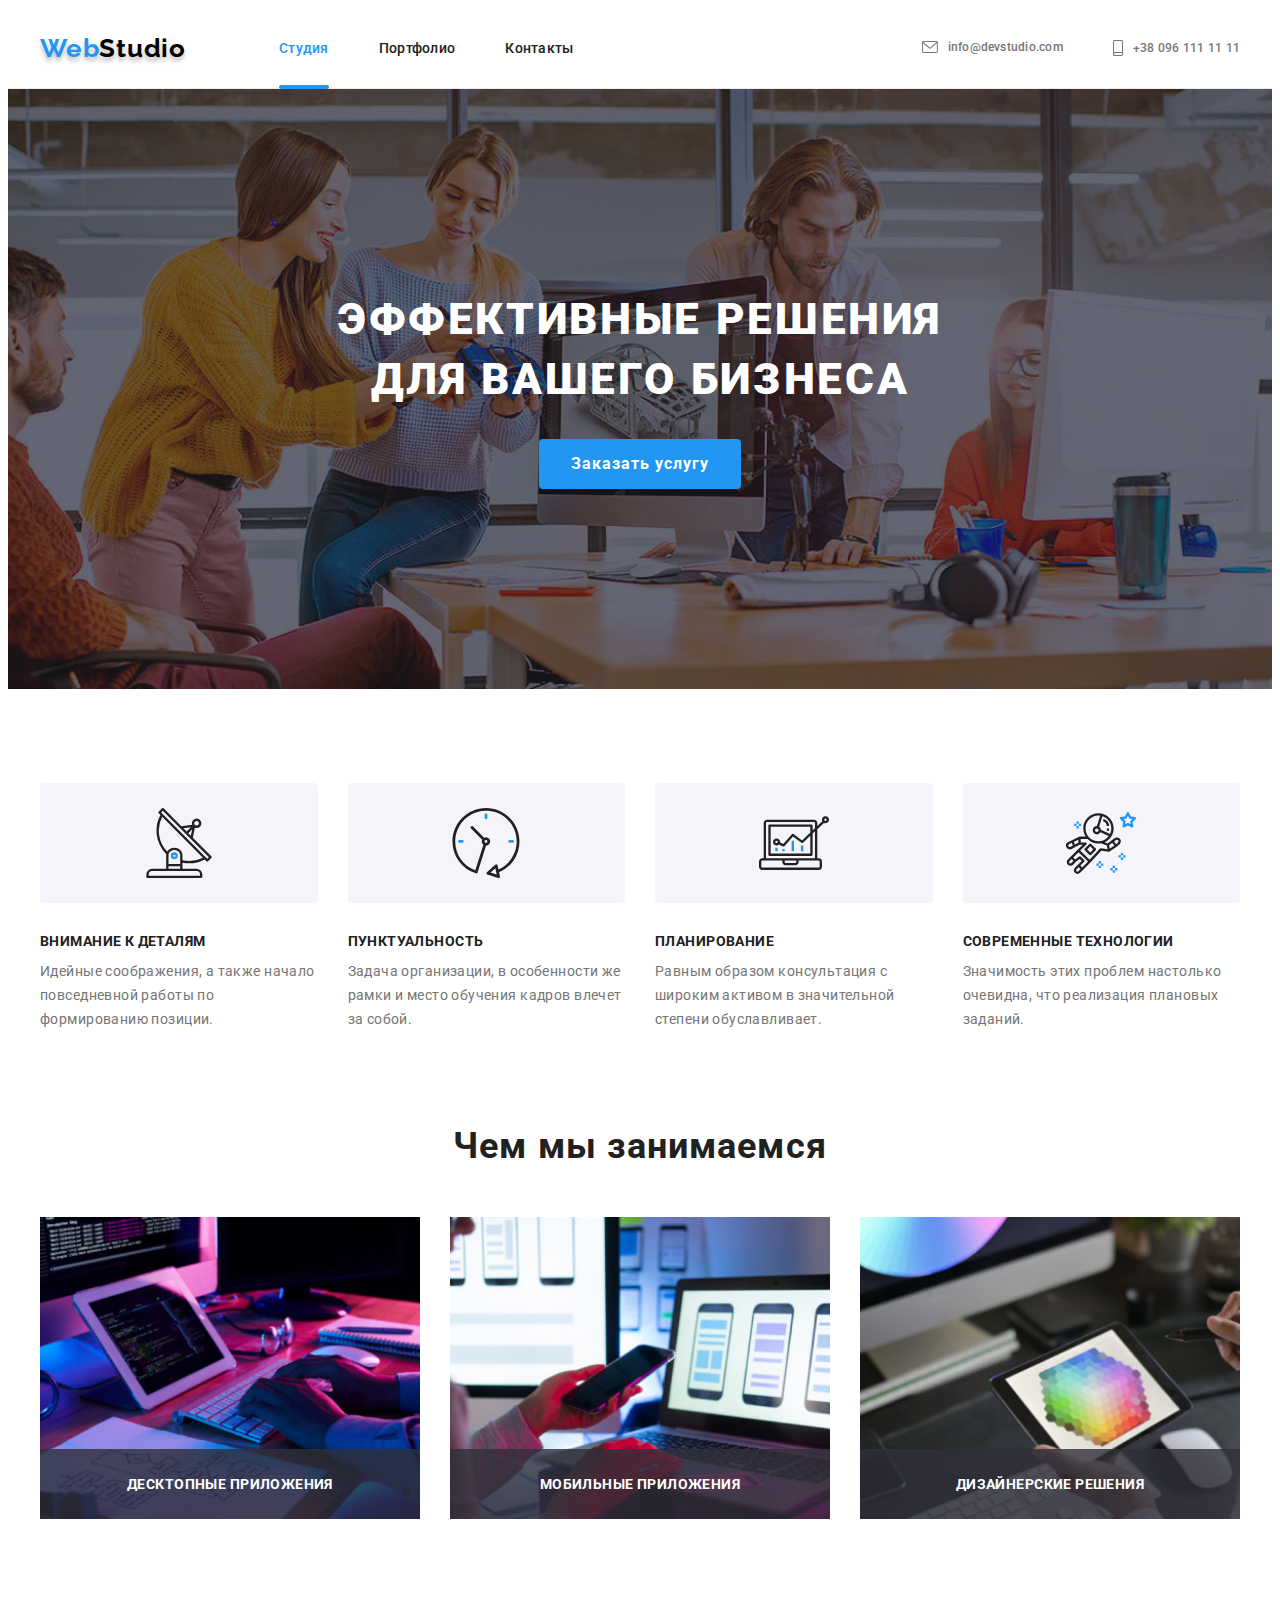
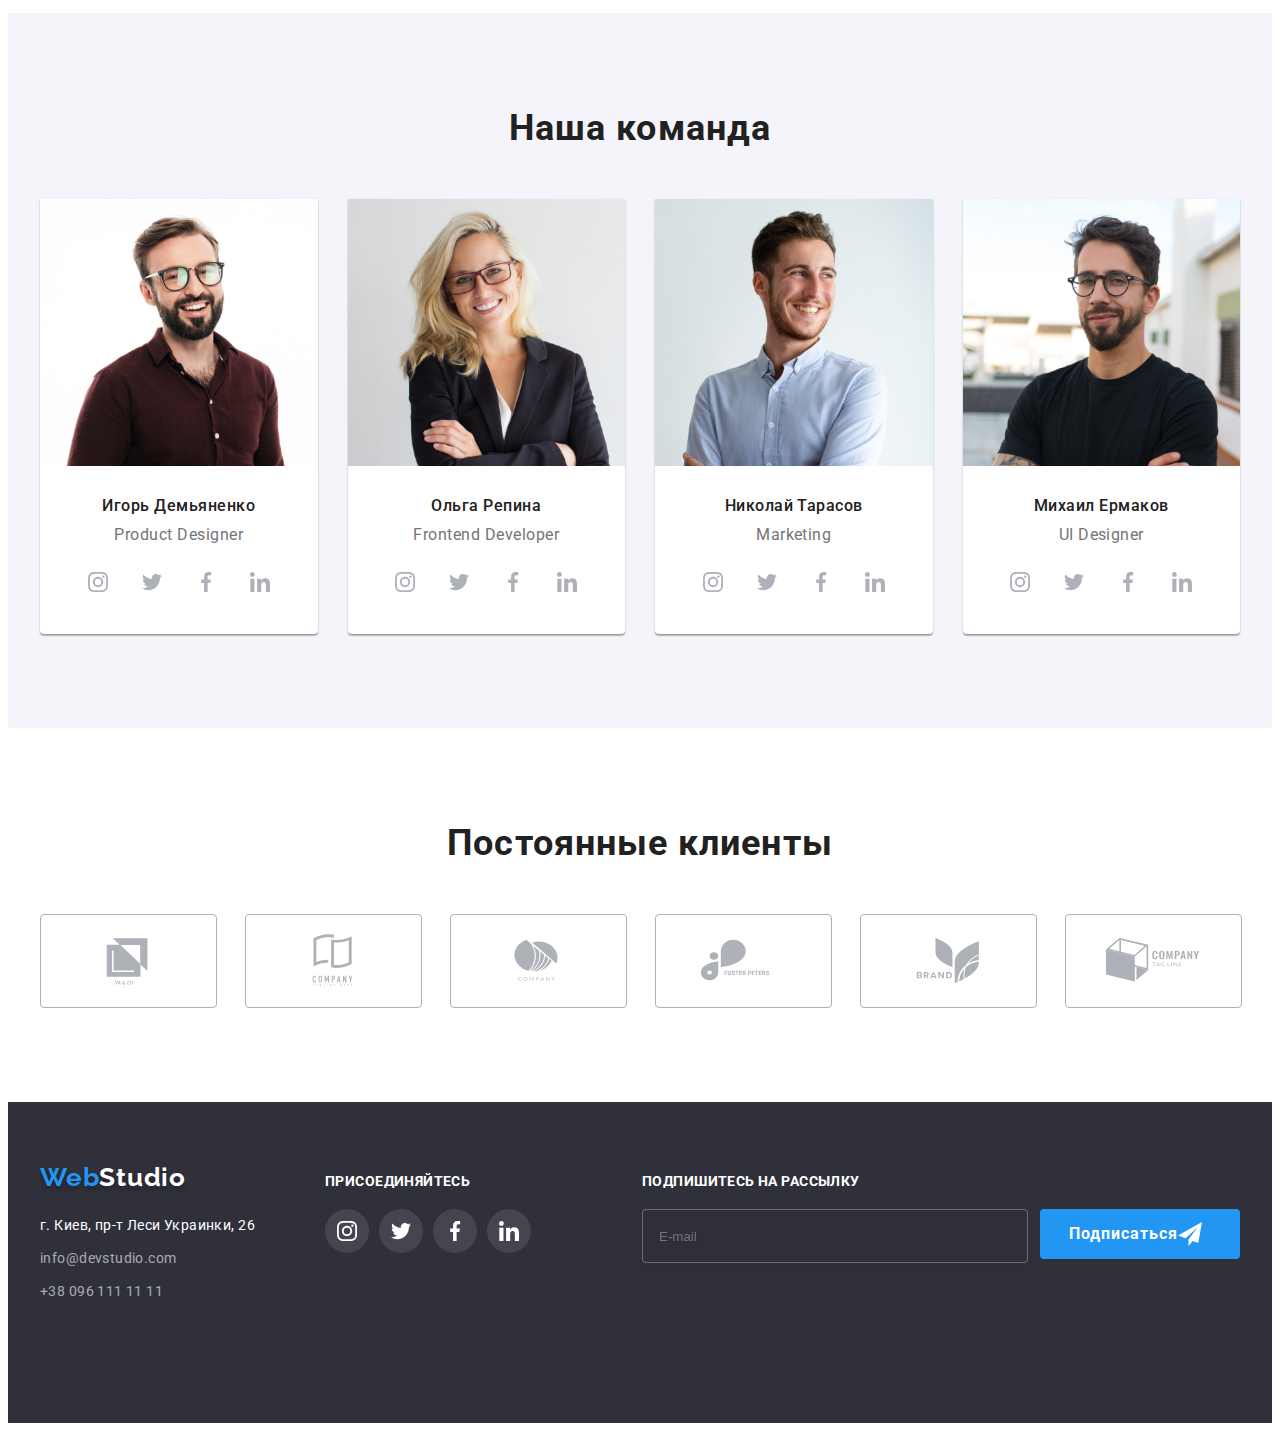
==== commit c782847f: "hw8 styles added" ====
--- a/index.html
+++ b/index.html
@@ -59,6 +59,12 @@
             >
           </li>
         </ul>
+
+        <button class="header__menu-btn" type="button" data-menu-open>
+          <svg class="header__menu-icon" width="40" height="40">
+            <use href="./images/icons.svg#menu"></use>
+          </svg>
+        </button>
       </div>
     </header>
     <!-- Main section -->
@@ -660,6 +666,77 @@
         </form>
       </div>
     </div>
+
+    <!-- Mobile menu -->
+    <div class="menu-overlay" data-menu>
+      <div class="menu-conteiner">
+        <button type="button" class="menu__btn" data-menu-close>
+          <svg class="modal-btn-icon" width="40" height="40">
+            <use href="./images/icons.svg#close-menu"></use>
+          </svg>
+        </button>
+
+        <ul class="menu__list list">
+          <li class="menu__item item">
+            <a class="menu__link menu__link--current link" href="./index.html">Студия</a>
+          </li>
+          <li class="menu__item item">
+            <a class="menu__link link" href="./portfolio.html">Портфолио</a>
+          </li>
+          <li class="menu__item item"><a class="menu__link link" href="#contacts">Контакты</a></li>
+        </ul>
+
+        <ul class="menu__list list">
+          <li class="menu__item item">
+            <a class="menu__phone link" href="tel:+380961111111">+38 096 111 11 11</a>
+          </li>
+          <li class="menu__item item">
+            <a class="menu__mail link" href="mailto:info@devstudio.com">info@devstudio.com</a>
+          </li>
+        </ul>
+
+        <ul class="menu__list mob__socials list">
+          <li class="menu__socials-item item">
+            <a
+              class="menu__socials link"
+              href="https://instagram.com"
+              target="_blank"
+              rel="noopener noreferrer"
+              >Instagram</a
+            >
+          </li>
+          <li class="menu__socials-item item">
+            <a
+              class="menu__socials link"
+              href="https://twitter.com"
+              target="_blank"
+              rel="noopener noreferrer"
+              >Twitter</a
+            >
+          </li>
+          <li class="menu__socials-item item">
+            <a
+              class="menu__socials link"
+              href="https://www.facebook.com"
+              target="_blank"
+              rel="noopener noreferrer"
+              >Facebook</a
+            >
+          </li>
+          <li class="menu__socials-item item">
+            <a
+              class="menu__socials linkedin link"
+              href="https://www.linkedin.com"
+              target="_blank"
+              rel="noopener noreferrer"
+              >LinkedIn</a
+            >
+          </li>
+        </ul>
+      </div>
+    </div>
+
     <script src="./js/modal.js"></script>
+    <script src="./js/mobile-menu.js"></script>
   </body>
 </html>
--- a/css/main.min.css
+++ b/css/main.min.css
@@ -1 +1 @@
-:root{--main-font: "Roboto", sans-serif;--secondary-font: "Raleway", sans-serif;--main-txt-cl: #212121;--secondary-txt-cl: #757575;--accent-txt-cl: #2196f3;--studio-dark-cl: #000000;--footer-mail-phone-cl: rgba(255, 255, 255, 0.6);--light-txt-cl: #ffffff;--dark-bg-cl: #2f303a;--contacts-bg-cl: #f5f4fa;--btn-hover-cl: #188ce8;--portfolio-hover-cl: rgba(33, 150, 243, 0.9);--border-cl: #ececec;--portfolio-border-cl: #eeeeee;--icons-cl: #afb1b8;--footer-icons-bg: rgba(255, 255, 255, 0.1);--anim: 250ms cubic-bezier(0.4, 0, 0.2, 1);--subscription-input: rgba(255, 255, 255, 0.3);--indent: 30px;--items: 3}.visually-hidden{position:absolute;width:1px;height:1px;margin:-1px;border:0;padding:0;white-space:nowrap;-webkit-clip-path:inset(100%);clip-path:inset(100%);clip:rect(0 0 0 0);overflow:hidden}body{font-family:var(--main-font);color:var(--main-txt-cl);background-color:var(--light-txt-cl);font-size:14px;letter-spacing:.03em}.no-scroll{overflow:hidden}h1,h2,h3,h4,h5,h6,p{margin:0}ul{margin:0;padding:0}img{display:block;max-width:100%;height:auto}.link{text-decoration:none;color:currentColor}.list{list-style:none;padding-left:0;margin:0}.btn{max-width:200px;min-width:73px;min-height:38px;padding:6px 22px;border:none;font-family:inherit;font-weight:500;font-size:16px;line-height:1.625;text-align:center;letter-spacing:.03em;color:var(--main-txt-cl);background-color:var(--contacts-bg-cl);border-radius:4px;cursor:pointer;-webkit-transition:background-color var(--anim),color var(--anim),-webkit-box-shadow var(--anim);transition:background-color var(--anim),color var(--anim),-webkit-box-shadow var(--anim);transition:background-color var(--anim),color var(--anim),box-shadow var(--anim);transition:background-color var(--anim),color var(--anim),box-shadow var(--anim),-webkit-box-shadow var(--anim)}.btn--accent{-webkit-box-shadow:0px 4px 4px rgba(0,0,0,.15);box-shadow:0px 4px 4px rgba(0,0,0,.15);background-color:var(--accent-txt-cl);color:var(--light-txt-cl)}.btn:hover,.btn:focus{-webkit-box-shadow:0px 4px 4px rgba(0,0,0,.15);box-shadow:0px 4px 4px rgba(0,0,0,.15);background-color:var(--accent-txt-cl);color:var(--light-txt-cl)}.card-set{display:-webkit-box;display:-ms-flexbox;display:flex;-ms-flex-wrap:wrap;flex-wrap:wrap;gap:var(--indent)}.card-set__item{-ms-flex-preferred-size:calc((100% - var(--indent)*(var(--items) - 1))/var(--items));flex-basis:calc((100% - var(--indent)*(var(--items) - 1))/var(--items))}.conteiner{padding-left:15px;padding-right:15px;margin-left:auto;margin-right:auto}@media screen and (min-width: 480px){.conteiner{width:480px}}@media screen and (min-width: 768px){.conteiner{width:768px}}@media screen and (min-width: 1200px){.conteiner{width:1200px}}.section{padding-top:60px;padding-bottom:60px}@media screen and (min-width: 1200px){.section{padding-top:94px;padding-bottom:94px}}.section-title{font-weight:700;font-size:36px;line-height:1.1666666667;text-align:center;letter-spacing:.03em;margin-bottom:50px}.socials{display:-webkit-box;display:-ms-flexbox;display:flex;-webkit-box-align:center;-ms-flex-align:center;align-items:center;-webkit-box-pack:center;-ms-flex-pack:center;justify-content:center;gap:10px}.socials__link{display:-webkit-box;display:-ms-flexbox;display:flex;-webkit-box-align:center;-ms-flex-align:center;align-items:center;-webkit-box-pack:center;-ms-flex-pack:center;justify-content:center;width:44px;height:44px;border-radius:50%;color:var(--icons-cl);-webkit-transition:background-color var(--anim),color var(--anim);transition:background-color var(--anim),color var(--anim)}.socials__link:hover,.socials__link:focus{background-color:var(--accent-txt-cl);color:var(--light-txt-cl)}.socials__icon{fill:currentColor}.socials__link--dark{display:-webkit-box;display:-ms-flexbox;display:flex;-webkit-box-align:center;-ms-flex-align:center;align-items:center;-webkit-box-pack:center;-ms-flex-pack:center;justify-content:center;width:44px;height:44px;border-radius:50%;background-color:var(--footer-icons-bg);-webkit-transition:background-color var(--anim);transition:background-color var(--anim)}.socials__link--dark:hover,.socials__link--dark:focus{background-color:var(--accent-txt-cl)}.socials__icon--dark{fill:var(--light-txt-cl)}.socials__link--dark:hover .socials__icon--dark,.socials__link--dark:focus .socials__icon--dark{fill:var(--light-txt-cl)}.filter__list{display:-webkit-box;display:-ms-flexbox;display:flex;gap:8px;margin-bottom:50px;margin-right:auto;margin-left:auto;-webkit-box-pack:center;-ms-flex-pack:center;justify-content:center}.backdrop{position:fixed;width:100%;height:100%;top:0;left:0;background-color:rgba(0,0,0,.2);-webkit-transition:opacity var(--anim),visibility var(--anim);transition:opacity var(--anim),visibility var(--anim);z-index:1000}.backdrop.is-hidden{opacity:0;visibility:hidden;pointer-events:none}.backdrop.is-hidden .modal{opacity:0;-webkit-transform:translate(-50%, -50%) scale(0.3) rotate(1turn);transform:translate(-50%, -50%) scale(0.3) rotate(1turn)}.modal{position:absolute;top:50%;left:50%;-webkit-transform:translate(-50%, -50%) scale(1) rotate(0);transform:translate(-50%, -50%) scale(1) rotate(0);width:450px;height:609px;padding:40px;background-color:var(--light-txt-cl);-webkit-box-shadow:0px 1px 3px rgba(0,0,0,.12),0px 1px 1px rgba(0,0,0,.14),0px 2px 1px rgba(0,0,0,.2);box-shadow:0px 1px 3px rgba(0,0,0,.12),0px 1px 1px rgba(0,0,0,.14),0px 2px 1px rgba(0,0,0,.2);border-radius:4px;opacity:1;-webkit-transition:opacity var(--anim),-webkit-transform var(--anim);transition:opacity var(--anim),-webkit-transform var(--anim);transition:transform var(--anim),opacity var(--anim);transition:transform var(--anim),opacity var(--anim),-webkit-transform var(--anim)}@media screen and (min-width: 1200px){.modal{width:528px;height:581px}}.modal__btn{position:absolute;top:8px;right:8px;display:-webkit-box;display:-ms-flexbox;display:flex;-webkit-box-align:center;-ms-flex-align:center;align-items:center;-webkit-box-pack:center;-ms-flex-pack:center;justify-content:center;width:30px;height:30px;padding:0;border-radius:50%;background-color:rgba(0,0,0,0);border:1px solid rgba(0,0,0,.1);cursor:pointer;-webkit-transition:fill var(--anim);transition:fill var(--anim)}.modal__btn:hover,.modal__btn:focus{fill:var(--accent-txt-cl)}.form{text-align:center}.form__title{display:block;margin-bottom:12px;font-size:20px;line-height:1.15;text-align:center;letter-spacing:.03em;color:currentColor}.form__group{margin-bottom:20px}.form__wrap{display:block;position:relative;margin-bottom:10px}.form__wrap:last-child{margin-bottom:0}.form__lable{display:block;text-align:left;margin-bottom:4px;font-weight:400;font-size:12px;line-height:1.1666666667;letter-spacing:.01em;color:var(--secondary-txt-cl)}.form__input,.form__textarea{width:100%;border:1px solid rgba(33,33,33,.2);border-radius:4px;padding:11px;padding-left:40px;outline:rgba(0,0,0,0);-webkit-transition:border-color var(--anim);transition:border-color var(--anim)}.form__input:hover,.form__input:focus,.form__textarea:hover,.form__textarea:focus{border-color:var(--accent-txt-cl)}.form__textarea{resize:none;padding:12px 16px;height:120px}.form__icon{position:absolute;bottom:11px;left:12px;-webkit-transition:fill var(--anim);transition:fill var(--anim)}.form__input:hover+.form__icon,.form__input:focus+.form__icon{fill:var(--accent-txt-cl)}.form-agreement{display:-webkit-box;display:-ms-flexbox;display:flex;-webkit-box-align:center;-ms-flex-align:center;align-items:center;-webkit-box-pack:center;-ms-flex-pack:center;justify-content:center;gap:6px;margin-bottom:30px}.form-agreement__checkbox:checked+.form-agreement__icon .form-agreement__icon-uncheck{opacity:0;-webkit-transition:opasity var(--anim);transition:opasity var(--anim)}.form-agreement__icon-check{opacity:0;-webkit-transition:opasity var(--anim);transition:opasity var(--anim)}.form-agreement__checkbox:checked+.form-agreement__icon .form-agreement__icon-check{opacity:1;-webkit-transition:opasity var(--anim);transition:opasity var(--anim)}.form-agreement__text{font-size:12px;line-height:.8571428571;-webkit-user-select:none;-moz-user-select:none;-ms-user-select:none;user-select:none;text-underline-position:under}@media screen and (min-width: 1200px){.form-agreement__text{font-size:14px;line-height:1.7142857143}}.form-agreement__link{color:var(--accent-txt-cl)}.form__btn{padding:10px 55px;font-weight:700;font-size:16px;line-height:1.875;display:-webkit-inline-box;display:-ms-inline-flexbox;display:inline-flex;-webkit-box-align:center;-ms-flex-align:center;align-items:center;text-align:center;letter-spacing:.06em;background-color:var(--accent-txt-cl);color:var(--light-txt-cl);border:none;border-radius:4px;cursor:pointer;-webkit-transition:background-color var(--anim),-webkit-box-shadow var(--anim);transition:background-color var(--anim),-webkit-box-shadow var(--anim);transition:background-color var(--anim),box-shadow var(--anim);transition:background-color var(--anim),box-shadow var(--anim),-webkit-box-shadow var(--anim)}.form__btn:hover,.form__btn:focus{background-color:var(--btn-hover-cl);-webkit-box-shadow:0px 4px 4px rgba(0,0,0,.15);box-shadow:0px 4px 4px rgba(0,0,0,.15)}.header{border-bottom:1px solid var(--border-cl)}.header__conteiner{display:-webkit-box;display:-ms-flexbox;display:flex;-webkit-box-align:center;-ms-flex-align:center;align-items:center}.header__logo{font-family:var(--secondary-font);font-weight:700;font-size:26px;line-height:1.1923076923;letter-spacing:.03em;color:var(--studio-dark-cl);text-shadow:0px 4px 4px rgba(0,0,0,.25)}@media screen and (min-width: 768px){.header__logo{margin-right:88px}}@media screen and (min-width: 1200px){.header__logo{margin-right:93px}}.header__logo--cl{color:var(--accent-txt-cl)}@media screen and (min-width: 1200px){.header__list{display:-webkit-box;display:-ms-flexbox;display:flex}}@media screen and (min-width: 768px){.header__item{padding-top:5px;padding-bottom:5px;-webkit-box-align:start;-ms-flex-align:start;align-items:start}}@media screen and (min-width: 1200px){.header__item{margin-right:50px}.header__item:last-child{margin-right:0}}.header__phone,.header__mail{display:-webkit-box;display:-ms-flexbox;display:flex;-webkit-box-align:center;-ms-flex-align:center;align-items:center;-webkit-box-pack:center;-ms-flex-pack:center;justify-content:center;font-weight:500;font-size:14px;line-height:16px;letter-spacing:.02em;color:var(--secondary-txt-cl);-webkit-transition:color var(--anim);transition:color var(--anim)}.header__phone:hover,.header__phone:focus,.header__mail:hover,.header__mail:focus{color:var(--accent-txt-cl)}@media screen and (min-width: 768px){.header__phone,.header__mail{-webkit-box-pack:left;-ms-flex-pack:left;justify-content:left;font-size:12px;line-height:1.1666666667}}@media screen and (min-width: 1200px){.header__phone,.header__mail{padding-top:32px;padding-bottom:32px}}.header__icon{fill:currentColor;margin-right:10px}.nav{margin-right:auto}.nav__list{display:-webkit-box;display:-ms-flexbox;display:flex;padding-top:32px;padding-bottom:32px}.nav__item{margin-right:50px}.nav__item:last-child{margin-right:0}.nav__link{font-weight:500;font-size:14px;line-height:1.1428571429;letter-spacing:.02em;padding-top:32px;padding-bottom:32px;-webkit-transition:color var(--anim);transition:color var(--anim)}.nav__link:hover,.nav__link:focus{color:var(--accent-txt-cl)}.nav__link--current{position:relative;color:var(--accent-txt-cl)}.nav__link--current::after{content:"";position:absolute;bottom:-1px;left:0;display:block;width:100%;height:4px;background-color:var(--accent-txt-cl);border-radius:2px}.hero{max-width:1600px;margin-left:auto;margin-right:auto;padding-top:200px;padding-bottom:200px;text-align:center;background-color:var(--dark-bg-cl);background-image:-webkit-gradient(linear, left top, right top, from(rgba(47, 48, 58, 0.4)), to(rgba(47, 48, 58, 0.4))),url(../images/hero/hero-bg.jpeg);background-image:linear-gradient(to right, rgba(47, 48, 58, 0.4), rgba(47, 48, 58, 0.4)),url(../images/hero/hero-bg.jpeg);background-repeat:no-repeat;background-position:center;background-size:cover}.hero__title{font-weight:900;text-align:center;letter-spacing:.06em;text-transform:uppercase;color:var(--light-txt-cl);margin-bottom:30px;margin-left:auto;margin-right:auto}@media screen and (min-width: 480px){.hero__title{font-size:26px;line-height:1.6153846154;max-width:360px}}@media screen and (min-width: 1200px){.hero__title{font-size:44px;line-height:1.3636363636;max-width:696px}}.hero__btn{max-width:300px;min-width:200px;min-height:50px;padding:10px 32px;border:none;font-family:inherit;font-weight:700;font-size:16px;line-height:1.875;letter-spacing:.06em;color:var(--light-txt-cl);background-color:var(--accent-txt-cl);-webkit-box-shadow:0px 4px 4px rgba(0,0,0,.15);box-shadow:0px 4px 4px rgba(0,0,0,.15);border-radius:4px;cursor:pointer;-webkit-transition:background-color var(--anim);transition:background-color var(--anim)}.hero__btn:hover,.hero__btn:focus{background-color:var(--btn-hover-cl)}.studio{padding-top:60px;padding-bottom:60px}@media screen and (min-width: 1200px){.studio{padding-top:94px;padding-bottom:94px}}.studio__list{--items: 1}@media screen and (min-width: 768px){.studio__list{--items: 2}}@media screen and (min-width: 1200px){.studio__list{--items: 4}}.studio__icons{display:-webkit-box;display:-ms-flexbox;display:flex;-webkit-box-align:center;-ms-flex-align:center;align-items:center;-webkit-box-pack:center;-ms-flex-pack:center;justify-content:center;margin-bottom:30px;gap:30px;width:100%;height:120px;background-color:var(--contacts-bg-cl);border-radius:4px}.studio__item:last-child{margin-right:0}.studio__subtitle{font-weight:700;font-size:14px;line-height:1.1428571429;letter-spacing:.03em;text-transform:uppercase;margin-bottom:10px;text-align:center}@media screen and (min-width: 768px){.studio__subtitle{text-align:left}}.studio__desc{font-size:14px;line-height:1.7142857143;letter-spacing:.03em;color:var(--secondary-txt-cl)}.portfolio{padding-top:0}@media screen and (max-width: 1199px){.portfolio{display:none}}.portfolio__item{position:relative}.portfolio__item:last-child{margin-right:0}.portfolio__overlay{position:absolute;bottom:0;width:100%;height:70px;display:-webkit-box;display:-ms-flexbox;display:flex;-webkit-box-align:center;-ms-flex-align:center;align-items:center;-webkit-box-pack:center;-ms-flex-pack:center;justify-content:center;background-color:rgba(47,48,58,.8)}.portfolio__text{font-weight:700;line-height:1.1428571429;text-transform:uppercase;color:var(--light-txt-cl)}.contacts{background-color:var(--contacts-bg-cl)}.contacts__list{--items: 1}@media screen and (min-width: 768px){.contacts__list{--items: 2}}@media screen and (min-width: 1200px){.contacts__list{--items: 4}}.contacts__item{background:var(--light-txt-cl);-webkit-box-shadow:0px 1px 3px rgba(0,0,0,.12),0px 1px 1px rgba(0,0,0,.14),0px 2px 1px rgba(0,0,0,.2);box-shadow:0px 1px 3px rgba(0,0,0,.12),0px 1px 1px rgba(0,0,0,.14),0px 2px 1px rgba(0,0,0,.2);border-radius:0px 0px 4px 4px}.contacts__item:last-child{margin-right:0}.contacts__card{padding:30px 0;text-align:center}.contacts__title{font-weight:500;font-size:16px;line-height:1.1875;letter-spacing:.03em;margin-bottom:10px}.contacts__desc{font-size:16px;line-height:1.1875;letter-spacing:.03em;color:var(--secondary-txt-cl);margin-bottom:16px}.clients__list{--items: 2}@media screen and (min-width: 768px){.clients__list{--items: 3}}@media screen and (min-width: 1200px){.clients__list{--items: 6}}.clients__link{display:-webkit-box;display:-ms-flexbox;display:flex;-webkit-box-align:center;-ms-flex-align:center;align-items:center;-webkit-box-pack:center;-ms-flex-pack:center;justify-content:center;width:100%;height:92px;border-radius:4px;color:var(--icons-cl);border:1px solid var(--icons-cl);-webkit-transition:border-color var(--anim),color var(--anim);transition:border-color var(--anim),color var(--anim)}.clients__link:hover,.clients__link:focus{border-color:var(--accent-txt-cl);color:var(--accent-txt-cl)}.clients__icon{fill:currentColor}.footer{background-color:var(--dark-bg-cl);padding-top:60px;padding-bottom:60px}.footer__conteiner{-webkit-box-align:baseline;-ms-flex-align:baseline;align-items:baseline;text-align:center}@media screen and (min-width: 1200px){.footer__conteiner{display:-webkit-box;display:-ms-flexbox;display:flex;-moz-text-align-last:left;text-align-last:left}}@media screen and (min-width: 768px)and (max-width: 1199px){.footer-tablet__conteiner{display:-webkit-box;display:-ms-flexbox;display:flex}}@media screen and (min-width: 1200px){.footer-tablet__conteiner{display:-webkit-box;display:-ms-flexbox;display:flex;-webkit-box-align:baseline;-ms-flex-align:baseline;align-items:baseline}}@media screen and (min-width: 768px){.footer__block{margin-left:76px;margin-right:165px}}@media screen and (min-width: 1200px){.footer__block{margin-left:0;margin-right:70px}}.footer__logo{font-family:var(--secondary-font);font-weight:700;font-size:26px;line-height:1.1923076923;letter-spacing:.03em;color:var(--studio-dark-cl);text-shadow:0px 4px 4px rgba(0,0,0,.25)}.footer__logo--cl{color:var(--light-txt-cl)}.footer__address{font-style:normal;margin-top:20px}.footer__list{padding-bottom:60px}.footer__item{margin-bottom:9px}.footer__item:last-child{margin-bottom:0}.footer__link{font-size:14px;line-height:1.7142857143;letter-spacing:.03em;color:var(--light-txt-cl);-webkit-transition:color var(--anim);transition:color var(--anim)}.footer__link:hover,.footer__link:focus{color:var(--accent-txt-cl)}.footer__phone,.footer__mail{font-size:14px;line-height:1.7142857143;letter-spacing:.03em;color:var(--footer-mail-phone-cl);-webkit-transition:color var(--anim);transition:color var(--anim)}.footer__phone:hover,.footer__phone:focus,.footer__mail:hover,.footer__mail:focus{color:var(--accent-txt-cl)}.join{padding-bottom:60px}.join__text{font-weight:700;font-size:14px;line-height:1.1428571429;letter-spacing:.03em;text-transform:uppercase;color:var(--light-txt-cl);margin-bottom:20px}.join-list{display:-webkit-box;display:-ms-flexbox;display:flex;-webkit-box-align:center;-ms-flex-align:center;align-items:center;-webkit-box-pack:center;-ms-flex-pack:center;justify-content:center;gap:10px;margin-left:70px}@media screen and (min-width: 1200px){.subscription{margin-left:auto}}.subscription__text{font-weight:700;font-size:14px;line-height:1.1428571429;letter-spacing:.03em;text-transform:uppercase;color:var(--light-txt-cl);margin-bottom:20px}@media screen and (min-width: 1200px){.subscription__form{display:-webkit-box;display:-ms-flexbox;display:flex}}.subscription__input{width:358px;height:50px;outline:none;background-color:rgba(0,0,0,0);border:1px solid var(--subscription-input);-webkit-filter:drop-shadow(0px 4px 4px rgba(0, 0, 0, 0.15));filter:drop-shadow(0px 4px 4px rgba(0, 0, 0, 0.15));border-radius:4px;padding-left:16px;padding-right:10px;margin-bottom:20px;color:var(--light-txt-cl);-webkit-transition:border-color var(--anim);transition:border-color var(--anim)}.subscription__input:hover,.subscription__input:focus{border-color:var(--accent-txt-cl)}@media screen and (min-width: 1200px){.subscription__input{margin-right:12px}}.subscription__btn{margin:0 auto;width:200px;height:50px;padding-left:29px;font-family:inherit;font-weight:700;font-size:16px;line-height:1.875;display:-webkit-box;display:-ms-flexbox;display:flex;-webkit-box-align:center;-ms-flex-align:center;align-items:center;text-align:center;letter-spacing:.06em;color:var(--light-txt-cl);background-color:var(--accent-txt-cl);border:none;border-radius:4px;cursor:pointer;-webkit-transition:background-color var(--anim),-webkit-box-shadow var(--anim);transition:background-color var(--anim),-webkit-box-shadow var(--anim);transition:background-color var(--anim),box-shadow var(--anim);transition:background-color var(--anim),box-shadow var(--anim),-webkit-box-shadow var(--anim)}.subscription__btn:hover,.subscription__btn:focus{background-color:var(--btn-hover-cl);-webkit-box-shadow:0px 4px 4px rgba(0,0,0,.15);box-shadow:0px 4px 4px rgba(0,0,0,.15)}.subscription__icon{margin-left:10px}.page-portfolio__list{--item: 1}@media screen and (min-width: 768px){.page-portfolio__list{--item: 2}}@media screen and (min-width: 1200px){.page-portfolio__list{--item: 3}}.page-portfolio__item:hover .page-portfolio__overlay,.page-portfolio__item:focus .page-portfolio__overlay{-webkit-transform:translateY(0);transform:translateY(0)}.page-portfolio__link{display:block;-webkit-transition:-webkit-box-shadow var(--anim);transition:-webkit-box-shadow var(--anim);transition:box-shadow var(--anim);transition:box-shadow var(--anim), -webkit-box-shadow var(--anim)}.page-portfolio__link:hover,.page-portfolio__link:focus{-webkit-box-shadow:0px 1px 1px rgba(0,0,0,.12),0px 4px 4px rgba(0,0,0,.06),1px 4px 6px rgba(0,0,0,.16);box-shadow:0px 1px 1px rgba(0,0,0,.12),0px 4px 4px rgba(0,0,0,.06),1px 4px 6px rgba(0,0,0,.16)}.page-portfolio__card-overlay{position:relative;overflow:hidden}.page-portfolio__overlay{position:absolute;top:0;left:0;-webkit-transform:translateY(100%);transform:translateY(100%);width:100%;height:294px;background-color:var(--portfolio-hover-cl);padding:63px 24px;display:-webkit-box;display:-ms-flexbox;display:flex;-webkit-box-align:center;-ms-flex-align:center;align-items:center;-webkit-box-pack:center;-ms-flex-pack:center;justify-content:center;font-size:18px;line-height:1.5555555556;letter-spacing:.03em;-webkit-transition:-webkit-transform var(--anim);transition:-webkit-transform var(--anim);transition:transform var(--anim);transition:transform var(--anim), -webkit-transform var(--anim)}.page-portfolio__overlay-text{color:var(--light-txt-cl);text-align:center;-webkit-user-select:none;-moz-user-select:none;-ms-user-select:none;user-select:none}.page-portfolio__card{padding:20px 23px;border:1px solid var(--portfolio-border-cl);border-top:none}.page-portfolio__card-title{font-weight:700;font-size:18px;line-height:2;letter-spacing:.06em;margin-bottom:4px}.page-portfolio__card-desc{font-size:16px;line-height:1.875;letter-spacing:.03em;color:var(--secondary-txt-cl)}/*# sourceMappingURL=main.min.css.map */+:root{--main-font: "Roboto", sans-serif;--secondary-font: "Raleway", sans-serif;--main-txt-cl: #212121;--secondary-txt-cl: #757575;--accent-txt-cl: #2196f3;--studio-dark-cl: #000000;--footer-mail-phone-cl: rgba(255, 255, 255, 0.6);--light-txt-cl: #ffffff;--dark-bg-cl: #2f303a;--contacts-bg-cl: #f5f4fa;--btn-hover-cl: #188ce8;--portfolio-hover-cl: rgba(33, 150, 243, 0.9);--border-cl: #ececec;--portfolio-border-cl: #eeeeee;--icons-cl: #afb1b8;--footer-icons-bg: rgba(255, 255, 255, 0.1);--anim: 250ms cubic-bezier(0.4, 0, 0.2, 1);--subscription-input: rgba(255, 255, 255, 0.3);--indent: 30px;--items: 3}.visually-hidden{position:absolute;width:1px;height:1px;margin:-1px;border:0;padding:0;white-space:nowrap;-webkit-clip-path:inset(100%);clip-path:inset(100%);clip:rect(0 0 0 0);overflow:hidden}body{font-family:var(--main-font);color:var(--main-txt-cl);background-color:var(--light-txt-cl);font-size:14px;letter-spacing:.03em}.no-scroll{overflow:hidden}h1,h2,h3,h4,h5,h6,p{margin:0}ul{margin:0;padding:0}img{display:block;width:100%;height:auto;-o-object-fit:cover;object-fit:cover;-o-object-position:center;object-position:center}.link{text-decoration:none;color:currentColor}.list{list-style:none;padding-left:0;margin:0}.btn{max-width:200px;min-width:73px;min-height:38px;padding:6px 22px;border:none;font-family:inherit;font-weight:500;font-size:16px;line-height:1.625;text-align:center;letter-spacing:.03em;color:var(--main-txt-cl);background-color:var(--contacts-bg-cl);border-radius:4px;cursor:pointer;-webkit-transition:background-color var(--anim),color var(--anim),-webkit-box-shadow var(--anim);transition:background-color var(--anim),color var(--anim),-webkit-box-shadow var(--anim);transition:background-color var(--anim),color var(--anim),box-shadow var(--anim);transition:background-color var(--anim),color var(--anim),box-shadow var(--anim),-webkit-box-shadow var(--anim)}.btn--accent{-webkit-box-shadow:0px 4px 4px rgba(0,0,0,.15);box-shadow:0px 4px 4px rgba(0,0,0,.15);background-color:var(--accent-txt-cl);color:var(--light-txt-cl)}.btn:hover,.btn:focus{-webkit-box-shadow:0px 4px 4px rgba(0,0,0,.15);box-shadow:0px 4px 4px rgba(0,0,0,.15);background-color:var(--accent-txt-cl);color:var(--light-txt-cl)}.card-set{display:-webkit-box;display:-ms-flexbox;display:flex;-ms-flex-wrap:wrap;flex-wrap:wrap;gap:var(--indent)}.card-set__item{-ms-flex-preferred-size:calc((100% - var(--indent)*(var(--items) - 1))/var(--items));flex-basis:calc((100% - var(--indent)*(var(--items) - 1))/var(--items))}.conteiner{padding-left:15px;padding-right:15px;margin-left:auto;margin-right:auto}@media screen and (min-width: 480px){.conteiner{width:480px}}@media screen and (min-width: 768px){.conteiner{width:768px}}@media screen and (min-width: 1200px){.conteiner{width:1200px}}.section{padding-top:60px;padding-bottom:60px}@media screen and (min-width: 1200px){.section{padding-top:94px;padding-bottom:94px}}.section-title{font-weight:700;font-size:36px;line-height:1.1666666667;text-align:center;letter-spacing:.03em;margin-bottom:50px}.socials{display:-webkit-box;display:-ms-flexbox;display:flex;-webkit-box-align:center;-ms-flex-align:center;align-items:center;-webkit-box-pack:center;-ms-flex-pack:center;justify-content:center;gap:10px}.socials__link{display:-webkit-box;display:-ms-flexbox;display:flex;-webkit-box-align:center;-ms-flex-align:center;align-items:center;-webkit-box-pack:center;-ms-flex-pack:center;justify-content:center;width:44px;height:44px;border-radius:50%;color:var(--icons-cl);-webkit-transition:background-color var(--anim),color var(--anim);transition:background-color var(--anim),color var(--anim)}.socials__link:hover,.socials__link:focus{background-color:var(--accent-txt-cl);color:var(--light-txt-cl)}.socials__icon{fill:currentColor}.socials__link--dark{display:-webkit-box;display:-ms-flexbox;display:flex;-webkit-box-align:center;-ms-flex-align:center;align-items:center;-webkit-box-pack:center;-ms-flex-pack:center;justify-content:center;width:44px;height:44px;border-radius:50%;background-color:var(--footer-icons-bg);-webkit-transition:background-color var(--anim);transition:background-color var(--anim)}.socials__link--dark:hover,.socials__link--dark:focus{background-color:var(--accent-txt-cl)}.socials__icon--dark{fill:var(--light-txt-cl)}.socials__link--dark:hover .socials__icon--dark,.socials__link--dark:focus .socials__icon--dark{fill:var(--light-txt-cl)}.filter__list{display:-webkit-box;display:-ms-flexbox;display:flex;gap:8px;width:363px;height:91px;-ms-flex-wrap:wrap;flex-wrap:wrap;-webkit-box-pack:start;-ms-flex-pack:start;justify-content:start}@media screen and (min-width: 767px){.filter__list{display:-webkit-box;display:-ms-flexbox;display:flex;gap:8px;margin-bottom:50px;margin-right:auto;margin-left:auto;-webkit-box-pack:center;-ms-flex-pack:center;justify-content:center;-ms-flex-wrap:nowrap;flex-wrap:nowrap;width:100%;height:100%}}.backdrop{position:fixed;width:100%;height:100%;top:0;left:0;background-color:rgba(0,0,0,.2);-webkit-transition:opacity var(--anim),visibility var(--anim);transition:opacity var(--anim),visibility var(--anim);z-index:10000;overflow-y:scroll;overflow-x:scroll}.backdrop.is-hidden{opacity:0;visibility:hidden;pointer-events:none}.backdrop.is-hidden .modal{opacity:0;-webkit-transform:translate(-50%, -50%) scale(0.3) rotate(1turn);transform:translate(-50%, -50%) scale(0.3) rotate(1turn)}.modal{position:absolute;top:50%;left:50%;-webkit-transform:translate(-50%, -50%) scale(1) rotate(0);transform:translate(-50%, -50%) scale(1) rotate(0);width:450px;height:609px;padding:40px;background-color:var(--light-txt-cl);-webkit-box-shadow:0px 1px 3px rgba(0,0,0,.12),0px 1px 1px rgba(0,0,0,.14),0px 2px 1px rgba(0,0,0,.2);box-shadow:0px 1px 3px rgba(0,0,0,.12),0px 1px 1px rgba(0,0,0,.14),0px 2px 1px rgba(0,0,0,.2);border-radius:4px;opacity:1;-webkit-transition:opacity var(--anim),-webkit-transform var(--anim);transition:opacity var(--anim),-webkit-transform var(--anim);transition:transform var(--anim),opacity var(--anim);transition:transform var(--anim),opacity var(--anim),-webkit-transform var(--anim)}@media screen and (min-width: 1200px){.modal{width:528px;height:581px}}.modal__btn{position:absolute;top:8px;right:8px;display:-webkit-box;display:-ms-flexbox;display:flex;-webkit-box-align:center;-ms-flex-align:center;align-items:center;-webkit-box-pack:center;-ms-flex-pack:center;justify-content:center;width:30px;height:30px;padding:0;border-radius:50%;background-color:rgba(0,0,0,0);border:1px solid rgba(0,0,0,.1);cursor:pointer;-webkit-transition:fill var(--anim);transition:fill var(--anim)}.modal__btn:hover,.modal__btn:focus{fill:var(--accent-txt-cl)}.form{text-align:center}.form__title{display:block;margin-bottom:12px;font-size:20px;line-height:1.15;text-align:center;letter-spacing:.03em;color:currentColor}.form__group{margin-bottom:20px}.form__wrap{display:block;position:relative;margin-bottom:10px}.form__wrap:last-child{margin-bottom:0}.form__lable{display:block;text-align:left;margin-bottom:4px;font-weight:400;font-size:12px;line-height:1.1666666667;letter-spacing:.01em;color:var(--secondary-txt-cl)}.form__input,.form__textarea{width:100%;border:1px solid rgba(33,33,33,.2);border-radius:4px;padding:11px;padding-left:40px;outline:rgba(0,0,0,0);-webkit-transition:border-color var(--anim);transition:border-color var(--anim)}.form__input:hover,.form__input:focus,.form__textarea:hover,.form__textarea:focus{border-color:var(--accent-txt-cl)}.form__textarea{resize:none;padding:12px 16px;height:120px}.form__icon{position:absolute;bottom:11px;left:12px;-webkit-transition:fill var(--anim);transition:fill var(--anim)}.form__input:hover+.form__icon,.form__input:focus+.form__icon{fill:var(--accent-txt-cl)}.form-agreement{display:-webkit-box;display:-ms-flexbox;display:flex;-webkit-box-align:center;-ms-flex-align:center;align-items:center;-webkit-box-pack:center;-ms-flex-pack:center;justify-content:center;gap:6px;margin-bottom:30px}.form-agreement__checkbox:checked+.form-agreement__icon .form-agreement__icon-uncheck{opacity:0;-webkit-transition:opasity var(--anim);transition:opasity var(--anim)}.form-agreement__icon-check{opacity:0;-webkit-transition:opasity var(--anim);transition:opasity var(--anim)}.form-agreement__checkbox:checked+.form-agreement__icon .form-agreement__icon-check{opacity:1;-webkit-transition:opasity var(--anim);transition:opasity var(--anim)}.form-agreement__text{font-size:12px;line-height:.8571428571;-webkit-user-select:none;-moz-user-select:none;-ms-user-select:none;user-select:none;text-underline-position:under}@media screen and (min-width: 1200px){.form-agreement__text{font-size:14px;line-height:1.7142857143}}.form-agreement__link{color:var(--accent-txt-cl)}.form__btn{padding:10px 55px;font-weight:700;font-size:16px;line-height:1.875;display:-webkit-inline-box;display:-ms-inline-flexbox;display:inline-flex;-webkit-box-align:center;-ms-flex-align:center;align-items:center;text-align:center;letter-spacing:.06em;background-color:var(--accent-txt-cl);color:var(--light-txt-cl);border:none;border-radius:4px;cursor:pointer;-webkit-transition:background-color var(--anim),-webkit-box-shadow var(--anim);transition:background-color var(--anim),-webkit-box-shadow var(--anim);transition:background-color var(--anim),box-shadow var(--anim);transition:background-color var(--anim),box-shadow var(--anim),-webkit-box-shadow var(--anim)}.form__btn:hover,.form__btn:focus{background-color:var(--btn-hover-cl);-webkit-box-shadow:0px 4px 4px rgba(0,0,0,.15);box-shadow:0px 4px 4px rgba(0,0,0,.15)}.menu-overlay{opacity:0;pointer-events:none;visibility:hidden}@media screen and (min-width: 768px){.menu-overlay{display:none}}.menu-overlay.is-open{opacity:1;pointer-events:initial;visibility:visible}.menu-conteiner{display:-webkit-box;display:-ms-flexbox;display:flex;-webkit-box-orient:vertical;-webkit-box-direction:normal;-ms-flex-direction:column;flex-direction:column;position:fixed;top:0;left:0;width:100%;height:100%;background-color:var(--light-txt-cl);padding:48px 40px;-webkit-transform:translateX(100%);transform:translateX(100%);-webkit-transition:-webkit-transform var(--anim);transition:-webkit-transform var(--anim);transition:transform var(--anim);transition:transform var(--anim), -webkit-transform var(--anim)}.menu-overlay.is-open .menu-conteiner{-webkit-transform:translateX(0);transform:translateX(0)}.menu__btn{position:absolute;top:10px;right:15px;display:-webkit-box;display:-ms-flexbox;display:flex;-webkit-box-align:center;-ms-flex-align:center;align-items:center;-webkit-box-pack:center;-ms-flex-pack:center;justify-content:center;padding:0;background-color:rgba(0,0,0,0);border:none;cursor:pointer;-webkit-transition:fill var(--anim);transition:fill var(--anim)}.menu__btn:hover,.menu__btn:focus{fill:var(--accent-txt-cl)}.menu__list{gap:32px}.menu__list:first-child{margin-bottom:auto}.menu__list:nth-child(2){margin-bottom:auto}.menu__list:last-child{margin-top:64px;display:-webkit-box;display:-ms-flexbox;display:flex;-ms-flex-wrap:wrap;flex-wrap:wrap}.menu__item{font-weight:500;font-size:40px;line-height:1.175;letter-spacing:.02em;color:var(--main-txt-cl);margin-bottom:32px}.menu__item:last-child{margin-bottom:0}.menu__link:hover,.menu__link:focus{color:var(--accent-txt-cl)}.menu__link--current{color:var(--accent-txt-cl)}.menu__phone{font-size:34px;line-height:1.1764705882;color:var(--accent-txt-cl)}.menu__mail{font-size:24px;line-height:1.1666666667;color:var(--secondary-txt-cl)}.mob__socials{gap:10px}.menu__socials{color:var(--accent-txt-cl);padding-right:10px;border-right:1px solid rgba(33,33,33,.2);font-size:18px;line-height:1.2222222222}.linkedin{border:none}.header{border-bottom:1px solid var(--border-cl)}.header__conteiner{display:-webkit-box;display:-ms-flexbox;display:flex;-webkit-box-align:center;-ms-flex-align:center;align-items:center}.header__logo{font-family:var(--secondary-font);font-weight:700;font-size:24px;line-height:1.1666666667;letter-spacing:.03em;color:var(--studio-dark-cl);text-shadow:0px 4px 4px rgba(0,0,0,.25);padding-top:16px;padding-bottom:16px}@media screen and (min-width: 768px){.header__logo{margin-right:88px}}@media screen and (min-width: 1200px){.header__logo{margin-right:93px;font-size:26px;line-height:1.1923076923}}.header__logo--cl{color:var(--accent-txt-cl)}@media screen and (max-width: 767px){.header__list{display:none}}@media screen and (min-width: 1200px){.header__list{display:-webkit-box;display:-ms-flexbox;display:flex}}@media screen and (min-width: 768px){.header__item{padding-top:5px;padding-bottom:5px;-webkit-box-align:start;-ms-flex-align:start;align-items:start}}@media screen and (min-width: 1200px){.header__item{margin-right:50px;padding-top:0;padding-bottom:0}}.header__item:last-child{margin-right:0}.header__phone,.header__mail{display:-webkit-box;display:-ms-flexbox;display:flex;-webkit-box-align:center;-ms-flex-align:center;align-items:center;-webkit-box-pack:center;-ms-flex-pack:center;justify-content:center;font-weight:500;font-size:14px;line-height:16px;letter-spacing:.02em;color:var(--secondary-txt-cl);-webkit-transition:color var(--anim);transition:color var(--anim)}.header__phone:hover,.header__phone:focus,.header__mail:hover,.header__mail:focus{color:var(--accent-txt-cl)}@media screen and (min-width: 768px){.header__phone,.header__mail{-webkit-box-pack:left;-ms-flex-pack:left;justify-content:left;font-size:12px;line-height:1.1666666667}}@media screen and (min-width: 1200px){.header__phone,.header__mail{padding-top:32px;padding-bottom:32px}}.header__icon{fill:currentColor;margin-right:10px}@media screen and (max-width: 767px){.header__icon{margin-right:0}}.header__menu-btn{margin-left:auto;background-color:rgba(0,0,0,0);border:none}@media screen and (min-width: 768px){.header__menu-btn{display:none}}.header__menu-icon{fill:currentColor;margin-right:10px}.header__menu-icon:hover,.header__menu-icon:focus{fill:var(--accent-txt-cl)}@media screen and (max-width: 767px){.header__menu-icon{margin-right:0}}.nav{margin-right:auto}@media screen and (max-width: 767px){.nav{display:none}}.nav__list{display:-webkit-box;display:-ms-flexbox;display:flex;padding-top:32px;padding-bottom:32px}.nav__item{margin-right:50px}.nav__item:last-child{margin-right:0}.nav__link{font-weight:500;font-size:14px;line-height:1.1428571429;letter-spacing:.02em;padding-top:32px;padding-bottom:32px;-webkit-transition:color var(--anim);transition:color var(--anim)}.nav__link:hover,.nav__link:focus{color:var(--accent-txt-cl)}.nav__link--current{position:relative;color:var(--accent-txt-cl)}.nav__link--current::after{content:"";position:absolute;bottom:-1px;left:0;display:block;width:100%;height:4px;background-color:var(--accent-txt-cl);border-radius:2px}.hero{max-width:1600px;margin-left:auto;margin-right:auto;padding-top:200px;padding-bottom:200px;text-align:center;background-color:var(--dark-bg-cl);background-image:-webkit-gradient(linear, left top, right top, from(rgba(47, 48, 58, 0.4)), to(rgba(47, 48, 58, 0.4))),url(../images/hero/hero-bg.jpeg);background-image:linear-gradient(to right, rgba(47, 48, 58, 0.4), rgba(47, 48, 58, 0.4)),url(../images/hero/hero-bg.jpeg);background-repeat:no-repeat;background-position:center;background-size:cover}.hero__title{font-weight:900;text-align:center;letter-spacing:.06em;text-transform:uppercase;color:var(--light-txt-cl);margin-bottom:30px;margin-left:auto;margin-right:auto}@media screen and (min-width: 480px){.hero__title{font-size:26px;line-height:1.6153846154;max-width:360px}}@media screen and (min-width: 1200px){.hero__title{font-size:44px;line-height:1.3636363636;max-width:696px}}.hero__btn{max-width:300px;min-width:200px;min-height:50px;padding:10px 32px;border:none;font-family:inherit;font-weight:700;font-size:16px;line-height:1.875;letter-spacing:.06em;color:var(--light-txt-cl);background-color:var(--accent-txt-cl);-webkit-box-shadow:0px 4px 4px rgba(0,0,0,.15);box-shadow:0px 4px 4px rgba(0,0,0,.15);border-radius:4px;cursor:pointer;-webkit-transition:background-color var(--anim);transition:background-color var(--anim)}.hero__btn:hover,.hero__btn:focus{background-color:var(--btn-hover-cl)}.studio{padding-top:60px;padding-bottom:60px}@media screen and (min-width: 1200px){.studio{padding-top:94px;padding-bottom:94px}}.studio__list{--items: 1}@media screen and (min-width: 768px){.studio__list{--items: 2}}@media screen and (min-width: 1200px){.studio__list{--items: 4}}.studio__icons{display:-webkit-box;display:-ms-flexbox;display:flex;-webkit-box-align:center;-ms-flex-align:center;align-items:center;-webkit-box-pack:center;-ms-flex-pack:center;justify-content:center;margin-bottom:30px;gap:30px;width:100%;height:120px;background-color:var(--contacts-bg-cl);border-radius:4px}.studio__item:last-child{margin-right:0}.studio__subtitle{font-weight:700;font-size:14px;line-height:1.1428571429;letter-spacing:.03em;text-transform:uppercase;margin-bottom:10px;text-align:center}@media screen and (min-width: 768px){.studio__subtitle{text-align:left}}.studio__desc{font-size:14px;line-height:1.7142857143;letter-spacing:.03em;color:var(--secondary-txt-cl)}.portfolio{padding-top:0}@media screen and (max-width: 1199px){.portfolio{display:none}}.portfolio__item{position:relative}.portfolio__item:last-child{margin-right:0}.portfolio__overlay{position:absolute;bottom:0;width:100%;height:70px;display:-webkit-box;display:-ms-flexbox;display:flex;-webkit-box-align:center;-ms-flex-align:center;align-items:center;-webkit-box-pack:center;-ms-flex-pack:center;justify-content:center;background-color:rgba(47,48,58,.8)}.portfolio__text{font-weight:700;line-height:1.1428571429;text-transform:uppercase;color:var(--light-txt-cl)}.contacts{background-color:var(--contacts-bg-cl)}.contacts__list{--items: 1}@media screen and (min-width: 768px){.contacts__list{--items: 2}}@media screen and (min-width: 1200px){.contacts__list{--items: 4}}.contacts__item{background:var(--light-txt-cl);-webkit-box-shadow:0px 1px 3px rgba(0,0,0,.12),0px 1px 1px rgba(0,0,0,.14),0px 2px 1px rgba(0,0,0,.2);box-shadow:0px 1px 3px rgba(0,0,0,.12),0px 1px 1px rgba(0,0,0,.14),0px 2px 1px rgba(0,0,0,.2);border-radius:0px 0px 4px 4px}.contacts__item:last-child{margin-right:0}.contacts__card{padding:30px 0;text-align:center}.contacts__title{font-weight:500;font-size:16px;line-height:1.1875;letter-spacing:.03em;margin-bottom:10px}.contacts__desc{font-size:16px;line-height:1.1875;letter-spacing:.03em;color:var(--secondary-txt-cl);margin-bottom:16px}.clients__list{--items: 2}@media screen and (min-width: 768px){.clients__list{--items: 3}}@media screen and (min-width: 1200px){.clients__list{--items: 6}}.clients__link{display:-webkit-box;display:-ms-flexbox;display:flex;-webkit-box-align:center;-ms-flex-align:center;align-items:center;-webkit-box-pack:center;-ms-flex-pack:center;justify-content:center;width:100%;height:92px;border-radius:4px;color:var(--icons-cl);border:1px solid var(--icons-cl);-webkit-transition:border-color var(--anim),color var(--anim);transition:border-color var(--anim),color var(--anim)}.clients__link:hover,.clients__link:focus{border-color:var(--accent-txt-cl);color:var(--accent-txt-cl)}.clients__icon{fill:currentColor}.footer{background-color:var(--dark-bg-cl);padding-top:60px;padding-bottom:60px}.footer__conteiner{-webkit-box-align:baseline;-ms-flex-align:baseline;align-items:baseline;text-align:center}@media screen and (min-width: 1200px){.footer__conteiner{display:-webkit-box;display:-ms-flexbox;display:flex;-moz-text-align-last:left;text-align-last:left}}@media screen and (min-width: 768px)and (max-width: 1199px){.footer-tablet__conteiner{display:-webkit-box;display:-ms-flexbox;display:flex}}@media screen and (min-width: 1200px){.footer-tablet__conteiner{display:-webkit-box;display:-ms-flexbox;display:flex;-webkit-box-align:baseline;-ms-flex-align:baseline;align-items:baseline}}@media screen and (min-width: 768px){.footer__block{margin-left:76px;margin-right:165px}}@media screen and (min-width: 1200px){.footer__block{margin-left:0;margin-right:70px}}.footer__logo{font-family:var(--secondary-font);font-weight:700;font-size:26px;line-height:1.1923076923;letter-spacing:.03em;color:var(--studio-dark-cl);text-shadow:0px 4px 4px rgba(0,0,0,.25)}.footer__logo--cl{color:var(--light-txt-cl)}.footer__address{font-style:normal;margin-top:20px}.footer__list{padding-bottom:60px}.footer__item{margin-bottom:9px}.footer__item:last-child{margin-bottom:0}.footer__link{font-size:14px;line-height:1.7142857143;letter-spacing:.03em;color:var(--light-txt-cl);-webkit-transition:color var(--anim);transition:color var(--anim)}.footer__link:hover,.footer__link:focus{color:var(--accent-txt-cl)}.footer__phone,.footer__mail{font-size:14px;line-height:1.7142857143;letter-spacing:.03em;color:var(--footer-mail-phone-cl);-webkit-transition:color var(--anim);transition:color var(--anim)}.footer__phone:hover,.footer__phone:focus,.footer__mail:hover,.footer__mail:focus{color:var(--accent-txt-cl)}.join{padding-bottom:60px}.join__text{font-weight:700;font-size:14px;line-height:1.1428571429;letter-spacing:.03em;text-transform:uppercase;color:var(--light-txt-cl);margin-bottom:20px}.join-list{display:-webkit-box;display:-ms-flexbox;display:flex;-webkit-box-align:center;-ms-flex-align:center;align-items:center;-webkit-box-pack:center;-ms-flex-pack:center;justify-content:center;gap:10px;margin-left:70px}@media screen and (min-width: 1200px){.subscription{margin-left:auto}}.subscription__text{font-weight:700;font-size:14px;line-height:1.1428571429;letter-spacing:.03em;text-transform:uppercase;color:var(--light-txt-cl);margin-bottom:20px}@media screen and (min-width: 1200px){.subscription__form{display:-webkit-box;display:-ms-flexbox;display:flex}}.subscription__input{width:358px;height:50px;outline:none;background-color:rgba(0,0,0,0);border:1px solid var(--subscription-input);-webkit-filter:drop-shadow(0px 4px 4px rgba(0, 0, 0, 0.15));filter:drop-shadow(0px 4px 4px rgba(0, 0, 0, 0.15));border-radius:4px;padding-left:16px;padding-right:10px;margin-bottom:20px;color:var(--light-txt-cl);-webkit-transition:border-color var(--anim);transition:border-color var(--anim)}.subscription__input:hover,.subscription__input:focus{border-color:var(--accent-txt-cl)}@media screen and (min-width: 1200px){.subscription__input{margin-right:12px}}.subscription__btn{margin:0 auto;width:200px;height:50px;padding-left:29px;font-family:inherit;font-weight:700;font-size:16px;line-height:1.875;display:-webkit-box;display:-ms-flexbox;display:flex;-webkit-box-align:center;-ms-flex-align:center;align-items:center;text-align:center;letter-spacing:.06em;color:var(--light-txt-cl);background-color:var(--accent-txt-cl);border:none;border-radius:4px;cursor:pointer;-webkit-transition:background-color var(--anim),-webkit-box-shadow var(--anim);transition:background-color var(--anim),-webkit-box-shadow var(--anim);transition:background-color var(--anim),box-shadow var(--anim);transition:background-color var(--anim),box-shadow var(--anim),-webkit-box-shadow var(--anim)}.subscription__btn:hover,.subscription__btn:focus{background-color:var(--btn-hover-cl);-webkit-box-shadow:0px 4px 4px rgba(0,0,0,.15);box-shadow:0px 4px 4px rgba(0,0,0,.15)}.subscription__icon{margin-left:10px}.page-portfolio__list{--item: 1}@media screen and (min-width: 768px){.page-portfolio__list{--item: 2}}@media screen and (min-width: 1200px){.page-portfolio__list{--item: 3}}.page-portfolio__item:hover .page-portfolio__overlay,.page-portfolio__item:focus .page-portfolio__overlay{-webkit-transform:translateY(0);transform:translateY(0)}.page-portfolio__link{display:block;-webkit-transition:-webkit-box-shadow var(--anim);transition:-webkit-box-shadow var(--anim);transition:box-shadow var(--anim);transition:box-shadow var(--anim), -webkit-box-shadow var(--anim)}.page-portfolio__link:hover,.page-portfolio__link:focus{-webkit-box-shadow:0px 1px 1px rgba(0,0,0,.12),0px 4px 4px rgba(0,0,0,.06),1px 4px 6px rgba(0,0,0,.16);box-shadow:0px 1px 1px rgba(0,0,0,.12),0px 4px 4px rgba(0,0,0,.06),1px 4px 6px rgba(0,0,0,.16)}.page-portfolio__card-overlay{position:relative;overflow:hidden}.page-portfolio__overlay{position:absolute;top:0;left:0;-webkit-transform:translateY(100%);transform:translateY(100%);width:100%;height:294px;background-color:var(--portfolio-hover-cl);padding:63px 24px;display:-webkit-box;display:-ms-flexbox;display:flex;-webkit-box-align:center;-ms-flex-align:center;align-items:center;-webkit-box-pack:center;-ms-flex-pack:center;justify-content:center;font-size:18px;line-height:1.5555555556;letter-spacing:.03em;-webkit-transition:-webkit-transform var(--anim);transition:-webkit-transform var(--anim);transition:transform var(--anim);transition:transform var(--anim), -webkit-transform var(--anim)}.page-portfolio__overlay-text{color:var(--light-txt-cl);text-align:center;-webkit-user-select:none;-moz-user-select:none;-ms-user-select:none;user-select:none}.page-portfolio__card{padding:20px 23px;border:1px solid var(--portfolio-border-cl);border-top:none}.page-portfolio__card-title{font-weight:700;font-size:18px;line-height:2;letter-spacing:.06em;margin-bottom:4px}.page-portfolio__card-desc{font-size:16px;line-height:1.875;letter-spacing:.03em;color:var(--secondary-txt-cl)}/*# sourceMappingURL=main.min.css.map */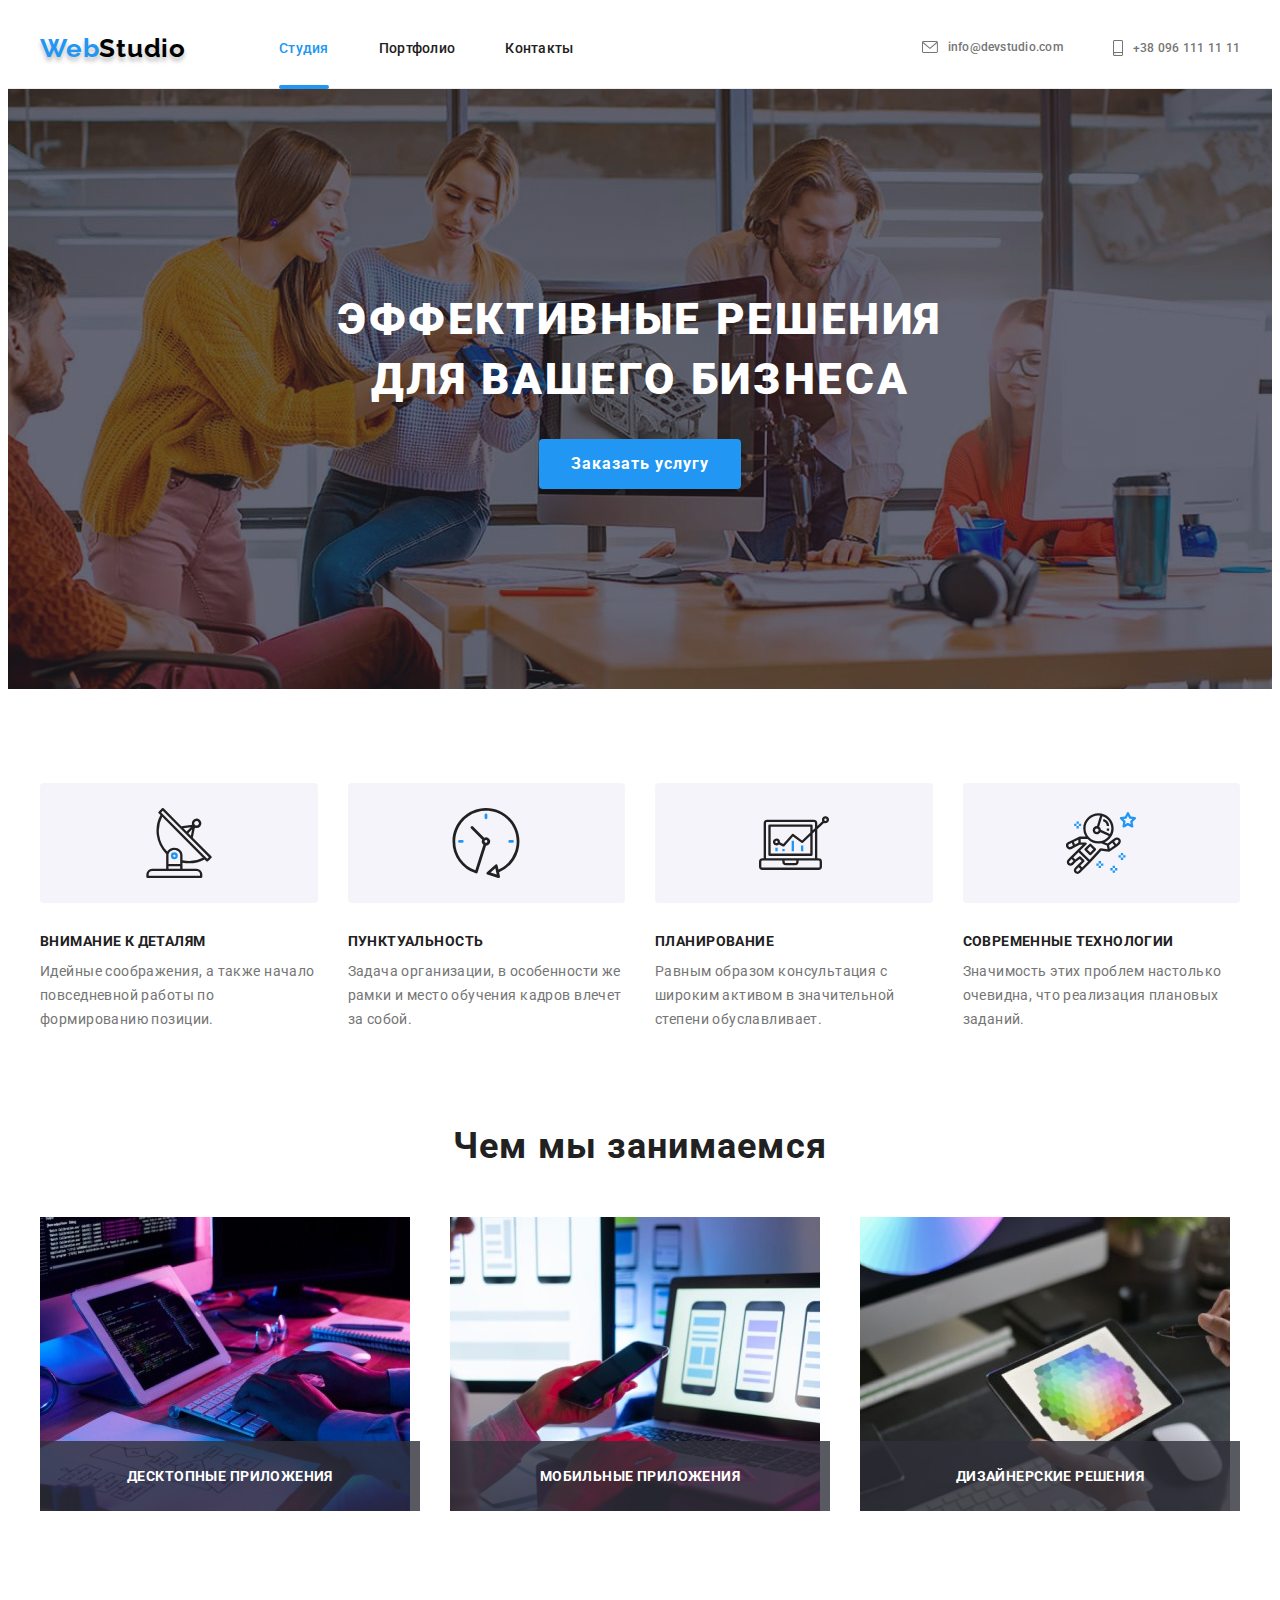
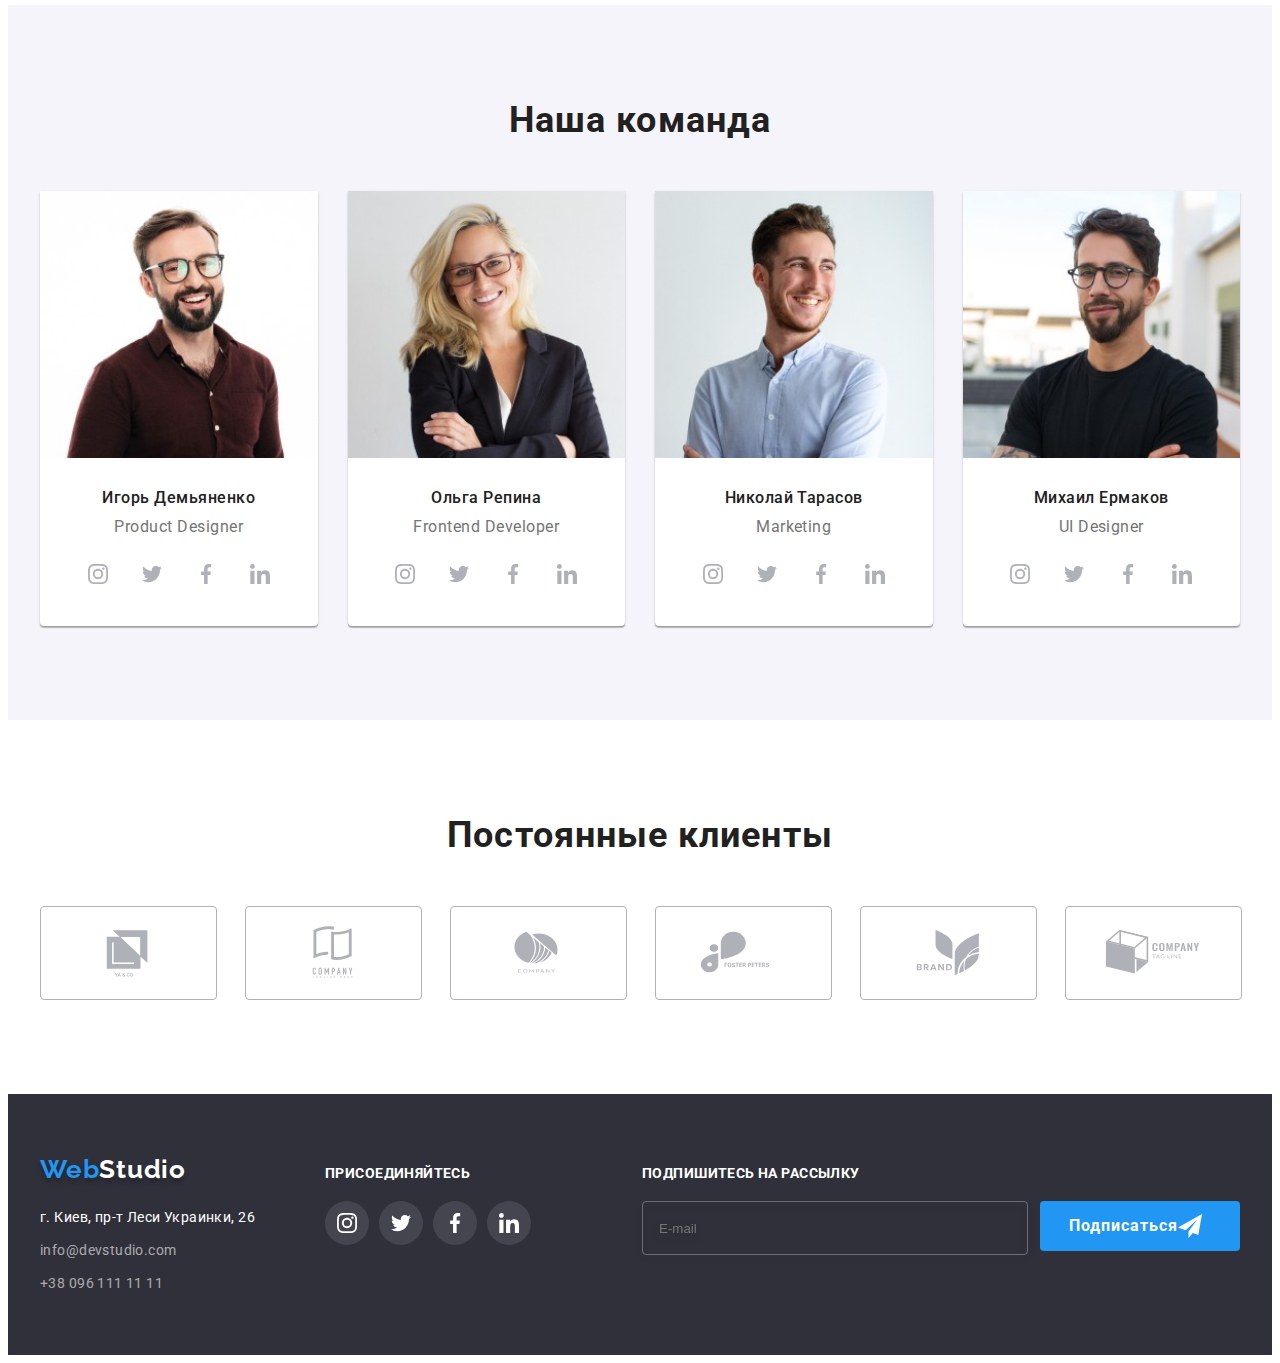
==== commit 7dbcdfd9: "hw8 adaptive pictures added + fixed bugs" ====
--- a/index.html
+++ b/index.html
@@ -134,37 +134,95 @@
           <h2 class="section-title">Чем мы занимаемся</h2>
           <ul class="portfolio__list list card-set">
             <li class="portfolio__item card-set__item">
-              <img
-                class="portfolio__img"
-                src="./images/what-are-we-doing/img.jpg"
-                alt="Разработка сайта"
-                width="370"
-                height="294"
-              />
+              <picture>
+                <!-- Desktop screen -->
+                <source
+                  media="(min-width: 1200px)"
+                  srcset="
+                    ./images/what-are-we-doing/img-1@1x_lg.webp 1x,
+                    ./images/what-are-we-doing/img-1@2x_lg.webp 2x
+                  "
+                  type="image/webp"
+                />
+                <source
+                  media="(min-width: 1200px)"
+                  srcset="
+                    ./images/what-are-we-doing/img-1@1x_lg.jpg 1x,
+                    ./images/what-are-we-doing/img-1@2x_lg.jpg 2x
+                  "
+                  type="image/jpg"
+                />
+
+                <img
+                  class="portfolio__img"
+                  src="./images/what-are-we-doing/img-1@1x_lg.jpg"
+                  alt="Разработка сайта"
+                  width="370"
+                  height="294"
+                />
+              </picture>
               <div class="portfolio__overlay">
                 <p class="portfolio__text">Десктопные приложения</p>
               </div>
             </li>
             <li class="portfolio__item card-set__item">
-              <img
-                class="portfolio__img"
-                src="./images/what-are-we-doing/img-1.jpg"
-                alt="Дизайн сайта"
-                width="370"
-                height="294"
-              />
+              <picture>
+                <!-- Desktop screen -->
+                <source
+                  media="(min-width: 1200px)"
+                  srcset="
+                    ./images/what-are-we-doing/img-2@1x_lg.webp 1x,
+                    ./images/what-are-we-doing/img-2@2x_lg.webp 2x
+                  "
+                  type="image/webp"
+                />
+                <source
+                  media="(min-width: 1200px)"
+                  srcset="
+                    ./images/what-are-we-doing/img-2@1x_lg.jpg 1x,
+                    ./images/what-are-we-doing/img-2@2x_lg.jpg 2x
+                  "
+                  type="image/jpg"
+                />
+                <img
+                  class="portfolio__img"
+                  src="./images/what-are-we-doing/img-2@1x_lg.jpg"
+                  alt="Дизайн сайта"
+                  width="370"
+                  height="294"
+                />
+              </picture>
               <div class="portfolio__overlay">
                 <p class="portfolio__text">Мобильные приложения</p>
               </div>
             </li>
             <li class="portfolio__item card-set__item">
-              <img
-                class="portfolio__img"
-                src="./images/what-are-we-doing/img-2.jpg"
-                alt="Оформление сайта"
-                width="370"
-                height="294"
-              />
+              <picture>
+                <!-- Desktop screen -->
+                <source
+                  media="(min-width: 1200px)"
+                  srcset="
+                    ./images/what-are-we-doing/img-3@1x_lg.webp 1x,
+                    ./images/what-are-we-doing/img-3@2x_lg.webp 2x
+                  "
+                  type="image/webp"
+                />
+                <source
+                  media="(min-width: 1200px)"
+                  srcset="
+                    ./images/what-are-we-doing/img-3@1x_lg.jpg 1x,
+                    ./images/what-are-we-doing/img-3@2x_lg.jpg 2x
+                  "
+                  type="image/jpg"
+                />
+                <img
+                  class="portfolio__img"
+                  src="./images/what-are-we-doing/img-3@1x_lg.jpg"
+                  alt="Дизайн сайта"
+                  width="370"
+                  height="294"
+                />
+              </picture>
               <div class="portfolio__overlay">
                 <p class="portfolio__text">Дизайнерские решения</p>
               </div>
@@ -178,13 +236,48 @@
           <h2 class="section-title">Наша команда</h2>
           <ul class="contacts__list list card-set">
             <li class="contacts__item card-set__item">
-              <img
-                class="contacts__img"
-                src="./images/team/img.jpg"
-                alt="Фото участника команды"
-                width="270"
-                height="260"
-              />
+              <picture>
+                <!-- Desktop screen -->
+                <source
+                  media="(min-width: 1200px)"
+                  srcset="./images/team/img-1@1x_lg.webp 1x, ./images/team/img-1@2x_lg.webp 2x"
+                  type="image/webp"
+                />
+                <source
+                  media="(min-width: 1200px)"
+                  srcset="./images/team/img-1@1x_lg.jpg 1x, ./images/team/img-1@2x_lg.jpg 2x"
+                  type="image/jpg"
+                />
+                <!-- Tablet screen -->
+                <source
+                  media="(min-width: 768px)"
+                  srcset="./images/team/img-1@1x_md.webp 1x, ./images/team/img-1@2x_md.webp 2x"
+                  type="image/webp"
+                />
+                <source
+                  media="(min-width: 768px)"
+                  srcset="./images/team/img-1@1x_md.jpg 1x, ./images/team/img-1@2x_md.jpg 2x"
+                  type="image/jpg"
+                />
+                <!-- Mobile screen -->
+                <source
+                  media="(max-width: 767px)"
+                  srcset="./images/team/img-1@1x_sm.webp 1x, ./images/team/img-1@2x_sm.webp 2x"
+                  type="image/webp"
+                />
+                <source
+                  media="(max-width: 767px)"
+                  srcset="./images/team/img-1@1x_sm.jpg 1x, ./images/team/img-1@2x_sm.jpg 2x"
+                  type="image/jpg"
+                />
+                <img
+                  class="portfolio__img"
+                  src="./images/team/img-1@1x_sm.jpg"
+                  alt="Фото участника команды"
+                  width="450"
+                  height="294"
+                />
+              </picture>
               <div class="contacts__card">
                 <h3 class="contacts__title">Игорь Демьяненко</h3>
                 <p class="contacts__desc" lang="en">Product Designer</p>
@@ -241,13 +334,48 @@
               </div>
             </li>
             <li class="contacts__item card-set__item">
-              <img
-                class="contacts__img"
-                src="./images/team/img-1.jpg"
-                alt="Фото участника команды"
-                width="270"
-                height="260"
-              />
+              <picture>
+                <!-- Desktop screen -->
+                <source
+                  media="(min-width: 1200px)"
+                  srcset="./images/team/img-2@1x_lg.webp 1x, ./images/team/img-2@2x_lg.webp 2x"
+                  type="image/webp"
+                />
+                <source
+                  media="(min-width: 1200px)"
+                  srcset="./images/team/img-2@1x_lg.jpg 1x, ./images/team/img-2@2x_lg.jpg 2x"
+                  type="image/jpg"
+                />
+                <!-- Tablet screen -->
+                <source
+                  media="(min-width: 768px)"
+                  srcset="./images/team/img-2@1x_md.webp 1x, ./images/team/img-2@2x_md.webp 2x"
+                  type="image/webp"
+                />
+                <source
+                  media="(min-width: 768px)"
+                  srcset="./images/team/img-2@1x_md.jpg 1x, ./images/team/img-2@2x_md.jpg 2x"
+                  type="image/jpg"
+                />
+                <!-- Mobile screen -->
+                <source
+                  media="(max-width: 767px)"
+                  srcset="./images/team/img-2@1x_sm.webp 1x, ./images/team/img-2@2x_sm.webp 2x"
+                  type="image/webp"
+                />
+                <source
+                  media="(max-width: 767px)"
+                  srcset="./images/team/img-2@1x_sm.jpg 1x, ./images/team/img-2@2x_sm.jpg 2x"
+                  type="image/jpg"
+                />
+                <img
+                  class="portfolio__img"
+                  src="./images/team/img-2@1x_sm.jpg"
+                  alt="Фото участника команды"
+                  width="450"
+                  height="294"
+                />
+              </picture>
               <div class="contacts__card">
                 <h3 class="contacts__title">Ольга Репина</h3>
                 <p class="contacts__desc" lang="en">Frontend Developer</p>
@@ -304,13 +432,48 @@
               </div>
             </li>
             <li class="contacts__item card-set__item">
-              <img
-                class="contacts__img"
-                src="./images/team/img-2.jpg"
-                alt="Фото участника команды"
-                width="270"
-                height="260"
-              />
+              <picture>
+                <!-- Desktop screen -->
+                <source
+                  media="(min-width: 1200px)"
+                  srcset="./images/team/img-3@1x_lg.webp 1x, ./images/team/img-3@2x_lg.webp 2x"
+                  type="image/webp"
+                />
+                <source
+                  media="(min-width: 1200px)"
+                  srcset="./images/team/img-3@1x_lg.jpg 1x, ./images/team/img-3@2x_lg.jpg 2x"
+                  type="image/jpg"
+                />
+                <!-- Tablet screen -->
+                <source
+                  media="(min-width: 768px)"
+                  srcset="./images/team/img-3@1x_md.webp 1x, ./images/team/img-3@2x_md.webp 2x"
+                  type="image/webp"
+                />
+                <source
+                  media="(min-width: 768px)"
+                  srcset="./images/team/img-3@1x_md.jpg 1x, ./images/team/img-3@2x_md.jpg 2x"
+                  type="image/jpg"
+                />
+                <!-- Mobile screen -->
+                <source
+                  media="(max-width: 767px)"
+                  srcset="./images/team/img-3@1x_sm.webp 1x, ./images/team/img-3@2x_sm.webp 2x"
+                  type="image/webp"
+                />
+                <source
+                  media="(max-width: 767px)"
+                  srcset="./images/team/img-3@1x_sm.jpg 1x, ./images/team/img-3@2x_sm.jpg 2x"
+                  type="image/jpg"
+                />
+                <img
+                  class="portfolio__img"
+                  src="./images/team/img-3@1x_sm.jpg"
+                  alt="Фото участника команды"
+                  width="450"
+                  height="294"
+                />
+              </picture>
               <div class="contacts__card">
                 <h3 class="contacts__title">Николай Тарасов</h3>
                 <p class="contacts__desc" lang="en">Marketing</p>
@@ -367,13 +530,48 @@
               </div>
             </li>
             <li class="contacts__item card-set__item">
-              <img
-                class="contacts__img"
-                src="./images/team/img-3.jpg"
-                alt="Фото участника команды"
-                width="270"
-                height="260"
-              />
+              <picture>
+                <!-- Desktop screen -->
+                <source
+                  media="(min-width: 1200px)"
+                  srcset="./images/team/img-4@1x_lg.webp 1x, ./images/team/img-4@2x_lg.webp 2x"
+                  type="image/webp"
+                />
+                <source
+                  media="(min-width: 1200px)"
+                  srcset="./images/team/img-4@1x_lg.jpg 1x, ./images/team/img-4@2x_lg.jpg 2x"
+                  type="image/jpg"
+                />
+                <!-- Tablet screen -->
+                <source
+                  media="(min-width: 768px)"
+                  srcset="./images/team/img-4@1x_md.webp 1x, ./images/team/img-4@2x_md.webp 2x"
+                  type="image/webp"
+                />
+                <source
+                  media="(min-width: 768px)"
+                  srcset="./images/team/img-4@1x_md.jpg 1x, ./images/team/img-4@2x_md.jpg 2x"
+                  type="image/jpg"
+                />
+                <!-- Mobile screen -->
+                <source
+                  media="(max-width: 767px)"
+                  srcset="./images/team/img-4@1x_sm.webp 1x, ./images/team/img-4@2x_sm.webp 2x"
+                  type="image/webp"
+                />
+                <source
+                  media="(max-width: 767px)"
+                  srcset="./images/team/img-4@1x_sm.jpg 1x, ./images/team/img-4@2x_sm.jpg 2x"
+                  type="image/jpg"
+                />
+                <img
+                  class="portfolio__img"
+                  src="./images/team/img-4@1x_sm.jpg"
+                  alt="Фото участника команды"
+                  width="450"
+                  height="294"
+                />
+              </picture>
               <div class="contacts__card">
                 <h3 class="contacts__title">Михаил Ермаков</h3>
                 <p class="contacts__desc" lang="en">UI Designer</p>
--- a/css/main.min.css
+++ b/css/main.min.css
@@ -1 +1 @@
-:root{--main-font: "Roboto", sans-serif;--secondary-font: "Raleway", sans-serif;--main-txt-cl: #212121;--secondary-txt-cl: #757575;--accent-txt-cl: #2196f3;--studio-dark-cl: #000000;--footer-mail-phone-cl: rgba(255, 255, 255, 0.6);--light-txt-cl: #ffffff;--dark-bg-cl: #2f303a;--contacts-bg-cl: #f5f4fa;--btn-hover-cl: #188ce8;--portfolio-hover-cl: rgba(33, 150, 243, 0.9);--border-cl: #ececec;--portfolio-border-cl: #eeeeee;--icons-cl: #afb1b8;--footer-icons-bg: rgba(255, 255, 255, 0.1);--anim: 250ms cubic-bezier(0.4, 0, 0.2, 1);--subscription-input: rgba(255, 255, 255, 0.3);--indent: 30px;--items: 3}.visually-hidden{position:absolute;width:1px;height:1px;margin:-1px;border:0;padding:0;white-space:nowrap;-webkit-clip-path:inset(100%);clip-path:inset(100%);clip:rect(0 0 0 0);overflow:hidden}body{font-family:var(--main-font);color:var(--main-txt-cl);background-color:var(--light-txt-cl);font-size:14px;letter-spacing:.03em}.no-scroll{overflow:hidden}h1,h2,h3,h4,h5,h6,p{margin:0}ul{margin:0;padding:0}img{display:block;width:100%;height:auto;-o-object-fit:cover;object-fit:cover;-o-object-position:center;object-position:center}.link{text-decoration:none;color:currentColor}.list{list-style:none;padding-left:0;margin:0}.btn{max-width:200px;min-width:73px;min-height:38px;padding:6px 22px;border:none;font-family:inherit;font-weight:500;font-size:16px;line-height:1.625;text-align:center;letter-spacing:.03em;color:var(--main-txt-cl);background-color:var(--contacts-bg-cl);border-radius:4px;cursor:pointer;-webkit-transition:background-color var(--anim),color var(--anim),-webkit-box-shadow var(--anim);transition:background-color var(--anim),color var(--anim),-webkit-box-shadow var(--anim);transition:background-color var(--anim),color var(--anim),box-shadow var(--anim);transition:background-color var(--anim),color var(--anim),box-shadow var(--anim),-webkit-box-shadow var(--anim)}.btn--accent{-webkit-box-shadow:0px 4px 4px rgba(0,0,0,.15);box-shadow:0px 4px 4px rgba(0,0,0,.15);background-color:var(--accent-txt-cl);color:var(--light-txt-cl)}.btn:hover,.btn:focus{-webkit-box-shadow:0px 4px 4px rgba(0,0,0,.15);box-shadow:0px 4px 4px rgba(0,0,0,.15);background-color:var(--accent-txt-cl);color:var(--light-txt-cl)}.card-set{display:-webkit-box;display:-ms-flexbox;display:flex;-ms-flex-wrap:wrap;flex-wrap:wrap;gap:var(--indent)}.card-set__item{-ms-flex-preferred-size:calc((100% - var(--indent)*(var(--items) - 1))/var(--items));flex-basis:calc((100% - var(--indent)*(var(--items) - 1))/var(--items))}.conteiner{padding-left:15px;padding-right:15px;margin-left:auto;margin-right:auto}@media screen and (min-width: 480px){.conteiner{width:480px}}@media screen and (min-width: 768px){.conteiner{width:768px}}@media screen and (min-width: 1200px){.conteiner{width:1200px}}.section{padding-top:60px;padding-bottom:60px}@media screen and (min-width: 1200px){.section{padding-top:94px;padding-bottom:94px}}.section-title{font-weight:700;font-size:36px;line-height:1.1666666667;text-align:center;letter-spacing:.03em;margin-bottom:50px}.socials{display:-webkit-box;display:-ms-flexbox;display:flex;-webkit-box-align:center;-ms-flex-align:center;align-items:center;-webkit-box-pack:center;-ms-flex-pack:center;justify-content:center;gap:10px}.socials__link{display:-webkit-box;display:-ms-flexbox;display:flex;-webkit-box-align:center;-ms-flex-align:center;align-items:center;-webkit-box-pack:center;-ms-flex-pack:center;justify-content:center;width:44px;height:44px;border-radius:50%;color:var(--icons-cl);-webkit-transition:background-color var(--anim),color var(--anim);transition:background-color var(--anim),color var(--anim)}.socials__link:hover,.socials__link:focus{background-color:var(--accent-txt-cl);color:var(--light-txt-cl)}.socials__icon{fill:currentColor}.socials__link--dark{display:-webkit-box;display:-ms-flexbox;display:flex;-webkit-box-align:center;-ms-flex-align:center;align-items:center;-webkit-box-pack:center;-ms-flex-pack:center;justify-content:center;width:44px;height:44px;border-radius:50%;background-color:var(--footer-icons-bg);-webkit-transition:background-color var(--anim);transition:background-color var(--anim)}.socials__link--dark:hover,.socials__link--dark:focus{background-color:var(--accent-txt-cl)}.socials__icon--dark{fill:var(--light-txt-cl)}.socials__link--dark:hover .socials__icon--dark,.socials__link--dark:focus .socials__icon--dark{fill:var(--light-txt-cl)}.filter__list{display:-webkit-box;display:-ms-flexbox;display:flex;gap:8px;width:363px;height:91px;-ms-flex-wrap:wrap;flex-wrap:wrap;-webkit-box-pack:start;-ms-flex-pack:start;justify-content:start}@media screen and (min-width: 767px){.filter__list{display:-webkit-box;display:-ms-flexbox;display:flex;gap:8px;margin-bottom:50px;margin-right:auto;margin-left:auto;-webkit-box-pack:center;-ms-flex-pack:center;justify-content:center;-ms-flex-wrap:nowrap;flex-wrap:nowrap;width:100%;height:100%}}.backdrop{position:fixed;width:100%;height:100%;top:0;left:0;background-color:rgba(0,0,0,.2);-webkit-transition:opacity var(--anim),visibility var(--anim);transition:opacity var(--anim),visibility var(--anim);z-index:10000;overflow-y:scroll;overflow-x:scroll}.backdrop.is-hidden{opacity:0;visibility:hidden;pointer-events:none}.backdrop.is-hidden .modal{opacity:0;-webkit-transform:translate(-50%, -50%) scale(0.3) rotate(1turn);transform:translate(-50%, -50%) scale(0.3) rotate(1turn)}.modal{position:absolute;top:50%;left:50%;-webkit-transform:translate(-50%, -50%) scale(1) rotate(0);transform:translate(-50%, -50%) scale(1) rotate(0);width:450px;height:609px;padding:40px;background-color:var(--light-txt-cl);-webkit-box-shadow:0px 1px 3px rgba(0,0,0,.12),0px 1px 1px rgba(0,0,0,.14),0px 2px 1px rgba(0,0,0,.2);box-shadow:0px 1px 3px rgba(0,0,0,.12),0px 1px 1px rgba(0,0,0,.14),0px 2px 1px rgba(0,0,0,.2);border-radius:4px;opacity:1;-webkit-transition:opacity var(--anim),-webkit-transform var(--anim);transition:opacity var(--anim),-webkit-transform var(--anim);transition:transform var(--anim),opacity var(--anim);transition:transform var(--anim),opacity var(--anim),-webkit-transform var(--anim)}@media screen and (min-width: 1200px){.modal{width:528px;height:581px}}.modal__btn{position:absolute;top:8px;right:8px;display:-webkit-box;display:-ms-flexbox;display:flex;-webkit-box-align:center;-ms-flex-align:center;align-items:center;-webkit-box-pack:center;-ms-flex-pack:center;justify-content:center;width:30px;height:30px;padding:0;border-radius:50%;background-color:rgba(0,0,0,0);border:1px solid rgba(0,0,0,.1);cursor:pointer;-webkit-transition:fill var(--anim);transition:fill var(--anim)}.modal__btn:hover,.modal__btn:focus{fill:var(--accent-txt-cl)}.form{text-align:center}.form__title{display:block;margin-bottom:12px;font-size:20px;line-height:1.15;text-align:center;letter-spacing:.03em;color:currentColor}.form__group{margin-bottom:20px}.form__wrap{display:block;position:relative;margin-bottom:10px}.form__wrap:last-child{margin-bottom:0}.form__lable{display:block;text-align:left;margin-bottom:4px;font-weight:400;font-size:12px;line-height:1.1666666667;letter-spacing:.01em;color:var(--secondary-txt-cl)}.form__input,.form__textarea{width:100%;border:1px solid rgba(33,33,33,.2);border-radius:4px;padding:11px;padding-left:40px;outline:rgba(0,0,0,0);-webkit-transition:border-color var(--anim);transition:border-color var(--anim)}.form__input:hover,.form__input:focus,.form__textarea:hover,.form__textarea:focus{border-color:var(--accent-txt-cl)}.form__textarea{resize:none;padding:12px 16px;height:120px}.form__icon{position:absolute;bottom:11px;left:12px;-webkit-transition:fill var(--anim);transition:fill var(--anim)}.form__input:hover+.form__icon,.form__input:focus+.form__icon{fill:var(--accent-txt-cl)}.form-agreement{display:-webkit-box;display:-ms-flexbox;display:flex;-webkit-box-align:center;-ms-flex-align:center;align-items:center;-webkit-box-pack:center;-ms-flex-pack:center;justify-content:center;gap:6px;margin-bottom:30px}.form-agreement__checkbox:checked+.form-agreement__icon .form-agreement__icon-uncheck{opacity:0;-webkit-transition:opasity var(--anim);transition:opasity var(--anim)}.form-agreement__icon-check{opacity:0;-webkit-transition:opasity var(--anim);transition:opasity var(--anim)}.form-agreement__checkbox:checked+.form-agreement__icon .form-agreement__icon-check{opacity:1;-webkit-transition:opasity var(--anim);transition:opasity var(--anim)}.form-agreement__text{font-size:12px;line-height:.8571428571;-webkit-user-select:none;-moz-user-select:none;-ms-user-select:none;user-select:none;text-underline-position:under}@media screen and (min-width: 1200px){.form-agreement__text{font-size:14px;line-height:1.7142857143}}.form-agreement__link{color:var(--accent-txt-cl)}.form__btn{padding:10px 55px;font-weight:700;font-size:16px;line-height:1.875;display:-webkit-inline-box;display:-ms-inline-flexbox;display:inline-flex;-webkit-box-align:center;-ms-flex-align:center;align-items:center;text-align:center;letter-spacing:.06em;background-color:var(--accent-txt-cl);color:var(--light-txt-cl);border:none;border-radius:4px;cursor:pointer;-webkit-transition:background-color var(--anim),-webkit-box-shadow var(--anim);transition:background-color var(--anim),-webkit-box-shadow var(--anim);transition:background-color var(--anim),box-shadow var(--anim);transition:background-color var(--anim),box-shadow var(--anim),-webkit-box-shadow var(--anim)}.form__btn:hover,.form__btn:focus{background-color:var(--btn-hover-cl);-webkit-box-shadow:0px 4px 4px rgba(0,0,0,.15);box-shadow:0px 4px 4px rgba(0,0,0,.15)}.menu-overlay{opacity:0;pointer-events:none;visibility:hidden}@media screen and (min-width: 768px){.menu-overlay{display:none}}.menu-overlay.is-open{opacity:1;pointer-events:initial;visibility:visible}.menu-conteiner{display:-webkit-box;display:-ms-flexbox;display:flex;-webkit-box-orient:vertical;-webkit-box-direction:normal;-ms-flex-direction:column;flex-direction:column;position:fixed;top:0;left:0;width:100%;height:100%;background-color:var(--light-txt-cl);padding:48px 40px;-webkit-transform:translateX(100%);transform:translateX(100%);-webkit-transition:-webkit-transform var(--anim);transition:-webkit-transform var(--anim);transition:transform var(--anim);transition:transform var(--anim), -webkit-transform var(--anim)}.menu-overlay.is-open .menu-conteiner{-webkit-transform:translateX(0);transform:translateX(0)}.menu__btn{position:absolute;top:10px;right:15px;display:-webkit-box;display:-ms-flexbox;display:flex;-webkit-box-align:center;-ms-flex-align:center;align-items:center;-webkit-box-pack:center;-ms-flex-pack:center;justify-content:center;padding:0;background-color:rgba(0,0,0,0);border:none;cursor:pointer;-webkit-transition:fill var(--anim);transition:fill var(--anim)}.menu__btn:hover,.menu__btn:focus{fill:var(--accent-txt-cl)}.menu__list{gap:32px}.menu__list:first-child{margin-bottom:auto}.menu__list:nth-child(2){margin-bottom:auto}.menu__list:last-child{margin-top:64px;display:-webkit-box;display:-ms-flexbox;display:flex;-ms-flex-wrap:wrap;flex-wrap:wrap}.menu__item{font-weight:500;font-size:40px;line-height:1.175;letter-spacing:.02em;color:var(--main-txt-cl);margin-bottom:32px}.menu__item:last-child{margin-bottom:0}.menu__link:hover,.menu__link:focus{color:var(--accent-txt-cl)}.menu__link--current{color:var(--accent-txt-cl)}.menu__phone{font-size:34px;line-height:1.1764705882;color:var(--accent-txt-cl)}.menu__mail{font-size:24px;line-height:1.1666666667;color:var(--secondary-txt-cl)}.mob__socials{gap:10px}.menu__socials{color:var(--accent-txt-cl);padding-right:10px;border-right:1px solid rgba(33,33,33,.2);font-size:18px;line-height:1.2222222222}.linkedin{border:none}.header{border-bottom:1px solid var(--border-cl)}.header__conteiner{display:-webkit-box;display:-ms-flexbox;display:flex;-webkit-box-align:center;-ms-flex-align:center;align-items:center}.header__logo{font-family:var(--secondary-font);font-weight:700;font-size:24px;line-height:1.1666666667;letter-spacing:.03em;color:var(--studio-dark-cl);text-shadow:0px 4px 4px rgba(0,0,0,.25);padding-top:16px;padding-bottom:16px}@media screen and (min-width: 768px){.header__logo{margin-right:88px}}@media screen and (min-width: 1200px){.header__logo{margin-right:93px;font-size:26px;line-height:1.1923076923}}.header__logo--cl{color:var(--accent-txt-cl)}@media screen and (max-width: 767px){.header__list{display:none}}@media screen and (min-width: 1200px){.header__list{display:-webkit-box;display:-ms-flexbox;display:flex}}@media screen and (min-width: 768px){.header__item{padding-top:5px;padding-bottom:5px;-webkit-box-align:start;-ms-flex-align:start;align-items:start}}@media screen and (min-width: 1200px){.header__item{margin-right:50px;padding-top:0;padding-bottom:0}}.header__item:last-child{margin-right:0}.header__phone,.header__mail{display:-webkit-box;display:-ms-flexbox;display:flex;-webkit-box-align:center;-ms-flex-align:center;align-items:center;-webkit-box-pack:center;-ms-flex-pack:center;justify-content:center;font-weight:500;font-size:14px;line-height:16px;letter-spacing:.02em;color:var(--secondary-txt-cl);-webkit-transition:color var(--anim);transition:color var(--anim)}.header__phone:hover,.header__phone:focus,.header__mail:hover,.header__mail:focus{color:var(--accent-txt-cl)}@media screen and (min-width: 768px){.header__phone,.header__mail{-webkit-box-pack:left;-ms-flex-pack:left;justify-content:left;font-size:12px;line-height:1.1666666667}}@media screen and (min-width: 1200px){.header__phone,.header__mail{padding-top:32px;padding-bottom:32px}}.header__icon{fill:currentColor;margin-right:10px}@media screen and (max-width: 767px){.header__icon{margin-right:0}}.header__menu-btn{margin-left:auto;background-color:rgba(0,0,0,0);border:none}@media screen and (min-width: 768px){.header__menu-btn{display:none}}.header__menu-icon{fill:currentColor;margin-right:10px}.header__menu-icon:hover,.header__menu-icon:focus{fill:var(--accent-txt-cl)}@media screen and (max-width: 767px){.header__menu-icon{margin-right:0}}.nav{margin-right:auto}@media screen and (max-width: 767px){.nav{display:none}}.nav__list{display:-webkit-box;display:-ms-flexbox;display:flex;padding-top:32px;padding-bottom:32px}.nav__item{margin-right:50px}.nav__item:last-child{margin-right:0}.nav__link{font-weight:500;font-size:14px;line-height:1.1428571429;letter-spacing:.02em;padding-top:32px;padding-bottom:32px;-webkit-transition:color var(--anim);transition:color var(--anim)}.nav__link:hover,.nav__link:focus{color:var(--accent-txt-cl)}.nav__link--current{position:relative;color:var(--accent-txt-cl)}.nav__link--current::after{content:"";position:absolute;bottom:-1px;left:0;display:block;width:100%;height:4px;background-color:var(--accent-txt-cl);border-radius:2px}.hero{max-width:1600px;margin-left:auto;margin-right:auto;padding-top:200px;padding-bottom:200px;text-align:center;background-color:var(--dark-bg-cl);background-image:-webkit-gradient(linear, left top, right top, from(rgba(47, 48, 58, 0.4)), to(rgba(47, 48, 58, 0.4))),url(../images/hero/hero-bg.jpeg);background-image:linear-gradient(to right, rgba(47, 48, 58, 0.4), rgba(47, 48, 58, 0.4)),url(../images/hero/hero-bg.jpeg);background-repeat:no-repeat;background-position:center;background-size:cover}.hero__title{font-weight:900;text-align:center;letter-spacing:.06em;text-transform:uppercase;color:var(--light-txt-cl);margin-bottom:30px;margin-left:auto;margin-right:auto}@media screen and (min-width: 480px){.hero__title{font-size:26px;line-height:1.6153846154;max-width:360px}}@media screen and (min-width: 1200px){.hero__title{font-size:44px;line-height:1.3636363636;max-width:696px}}.hero__btn{max-width:300px;min-width:200px;min-height:50px;padding:10px 32px;border:none;font-family:inherit;font-weight:700;font-size:16px;line-height:1.875;letter-spacing:.06em;color:var(--light-txt-cl);background-color:var(--accent-txt-cl);-webkit-box-shadow:0px 4px 4px rgba(0,0,0,.15);box-shadow:0px 4px 4px rgba(0,0,0,.15);border-radius:4px;cursor:pointer;-webkit-transition:background-color var(--anim);transition:background-color var(--anim)}.hero__btn:hover,.hero__btn:focus{background-color:var(--btn-hover-cl)}.studio{padding-top:60px;padding-bottom:60px}@media screen and (min-width: 1200px){.studio{padding-top:94px;padding-bottom:94px}}.studio__list{--items: 1}@media screen and (min-width: 768px){.studio__list{--items: 2}}@media screen and (min-width: 1200px){.studio__list{--items: 4}}.studio__icons{display:-webkit-box;display:-ms-flexbox;display:flex;-webkit-box-align:center;-ms-flex-align:center;align-items:center;-webkit-box-pack:center;-ms-flex-pack:center;justify-content:center;margin-bottom:30px;gap:30px;width:100%;height:120px;background-color:var(--contacts-bg-cl);border-radius:4px}.studio__item:last-child{margin-right:0}.studio__subtitle{font-weight:700;font-size:14px;line-height:1.1428571429;letter-spacing:.03em;text-transform:uppercase;margin-bottom:10px;text-align:center}@media screen and (min-width: 768px){.studio__subtitle{text-align:left}}.studio__desc{font-size:14px;line-height:1.7142857143;letter-spacing:.03em;color:var(--secondary-txt-cl)}.portfolio{padding-top:0}@media screen and (max-width: 1199px){.portfolio{display:none}}.portfolio__item{position:relative}.portfolio__item:last-child{margin-right:0}.portfolio__overlay{position:absolute;bottom:0;width:100%;height:70px;display:-webkit-box;display:-ms-flexbox;display:flex;-webkit-box-align:center;-ms-flex-align:center;align-items:center;-webkit-box-pack:center;-ms-flex-pack:center;justify-content:center;background-color:rgba(47,48,58,.8)}.portfolio__text{font-weight:700;line-height:1.1428571429;text-transform:uppercase;color:var(--light-txt-cl)}.contacts{background-color:var(--contacts-bg-cl)}.contacts__list{--items: 1}@media screen and (min-width: 768px){.contacts__list{--items: 2}}@media screen and (min-width: 1200px){.contacts__list{--items: 4}}.contacts__item{background:var(--light-txt-cl);-webkit-box-shadow:0px 1px 3px rgba(0,0,0,.12),0px 1px 1px rgba(0,0,0,.14),0px 2px 1px rgba(0,0,0,.2);box-shadow:0px 1px 3px rgba(0,0,0,.12),0px 1px 1px rgba(0,0,0,.14),0px 2px 1px rgba(0,0,0,.2);border-radius:0px 0px 4px 4px}.contacts__item:last-child{margin-right:0}.contacts__card{padding:30px 0;text-align:center}.contacts__title{font-weight:500;font-size:16px;line-height:1.1875;letter-spacing:.03em;margin-bottom:10px}.contacts__desc{font-size:16px;line-height:1.1875;letter-spacing:.03em;color:var(--secondary-txt-cl);margin-bottom:16px}.clients__list{--items: 2}@media screen and (min-width: 768px){.clients__list{--items: 3}}@media screen and (min-width: 1200px){.clients__list{--items: 6}}.clients__link{display:-webkit-box;display:-ms-flexbox;display:flex;-webkit-box-align:center;-ms-flex-align:center;align-items:center;-webkit-box-pack:center;-ms-flex-pack:center;justify-content:center;width:100%;height:92px;border-radius:4px;color:var(--icons-cl);border:1px solid var(--icons-cl);-webkit-transition:border-color var(--anim),color var(--anim);transition:border-color var(--anim),color var(--anim)}.clients__link:hover,.clients__link:focus{border-color:var(--accent-txt-cl);color:var(--accent-txt-cl)}.clients__icon{fill:currentColor}.footer{background-color:var(--dark-bg-cl);padding-top:60px;padding-bottom:60px}.footer__conteiner{-webkit-box-align:baseline;-ms-flex-align:baseline;align-items:baseline;text-align:center}@media screen and (min-width: 1200px){.footer__conteiner{display:-webkit-box;display:-ms-flexbox;display:flex;-moz-text-align-last:left;text-align-last:left}}@media screen and (min-width: 768px)and (max-width: 1199px){.footer-tablet__conteiner{display:-webkit-box;display:-ms-flexbox;display:flex}}@media screen and (min-width: 1200px){.footer-tablet__conteiner{display:-webkit-box;display:-ms-flexbox;display:flex;-webkit-box-align:baseline;-ms-flex-align:baseline;align-items:baseline}}@media screen and (min-width: 768px){.footer__block{margin-left:76px;margin-right:165px}}@media screen and (min-width: 1200px){.footer__block{margin-left:0;margin-right:70px}}.footer__logo{font-family:var(--secondary-font);font-weight:700;font-size:26px;line-height:1.1923076923;letter-spacing:.03em;color:var(--studio-dark-cl);text-shadow:0px 4px 4px rgba(0,0,0,.25)}.footer__logo--cl{color:var(--light-txt-cl)}.footer__address{font-style:normal;margin-top:20px}.footer__list{padding-bottom:60px}.footer__item{margin-bottom:9px}.footer__item:last-child{margin-bottom:0}.footer__link{font-size:14px;line-height:1.7142857143;letter-spacing:.03em;color:var(--light-txt-cl);-webkit-transition:color var(--anim);transition:color var(--anim)}.footer__link:hover,.footer__link:focus{color:var(--accent-txt-cl)}.footer__phone,.footer__mail{font-size:14px;line-height:1.7142857143;letter-spacing:.03em;color:var(--footer-mail-phone-cl);-webkit-transition:color var(--anim);transition:color var(--anim)}.footer__phone:hover,.footer__phone:focus,.footer__mail:hover,.footer__mail:focus{color:var(--accent-txt-cl)}.join{padding-bottom:60px}.join__text{font-weight:700;font-size:14px;line-height:1.1428571429;letter-spacing:.03em;text-transform:uppercase;color:var(--light-txt-cl);margin-bottom:20px}.join-list{display:-webkit-box;display:-ms-flexbox;display:flex;-webkit-box-align:center;-ms-flex-align:center;align-items:center;-webkit-box-pack:center;-ms-flex-pack:center;justify-content:center;gap:10px;margin-left:70px}@media screen and (min-width: 1200px){.subscription{margin-left:auto}}.subscription__text{font-weight:700;font-size:14px;line-height:1.1428571429;letter-spacing:.03em;text-transform:uppercase;color:var(--light-txt-cl);margin-bottom:20px}@media screen and (min-width: 1200px){.subscription__form{display:-webkit-box;display:-ms-flexbox;display:flex}}.subscription__input{width:358px;height:50px;outline:none;background-color:rgba(0,0,0,0);border:1px solid var(--subscription-input);-webkit-filter:drop-shadow(0px 4px 4px rgba(0, 0, 0, 0.15));filter:drop-shadow(0px 4px 4px rgba(0, 0, 0, 0.15));border-radius:4px;padding-left:16px;padding-right:10px;margin-bottom:20px;color:var(--light-txt-cl);-webkit-transition:border-color var(--anim);transition:border-color var(--anim)}.subscription__input:hover,.subscription__input:focus{border-color:var(--accent-txt-cl)}@media screen and (min-width: 1200px){.subscription__input{margin-right:12px}}.subscription__btn{margin:0 auto;width:200px;height:50px;padding-left:29px;font-family:inherit;font-weight:700;font-size:16px;line-height:1.875;display:-webkit-box;display:-ms-flexbox;display:flex;-webkit-box-align:center;-ms-flex-align:center;align-items:center;text-align:center;letter-spacing:.06em;color:var(--light-txt-cl);background-color:var(--accent-txt-cl);border:none;border-radius:4px;cursor:pointer;-webkit-transition:background-color var(--anim),-webkit-box-shadow var(--anim);transition:background-color var(--anim),-webkit-box-shadow var(--anim);transition:background-color var(--anim),box-shadow var(--anim);transition:background-color var(--anim),box-shadow var(--anim),-webkit-box-shadow var(--anim)}.subscription__btn:hover,.subscription__btn:focus{background-color:var(--btn-hover-cl);-webkit-box-shadow:0px 4px 4px rgba(0,0,0,.15);box-shadow:0px 4px 4px rgba(0,0,0,.15)}.subscription__icon{margin-left:10px}.page-portfolio__list{--item: 1}@media screen and (min-width: 768px){.page-portfolio__list{--item: 2}}@media screen and (min-width: 1200px){.page-portfolio__list{--item: 3}}.page-portfolio__item:hover .page-portfolio__overlay,.page-portfolio__item:focus .page-portfolio__overlay{-webkit-transform:translateY(0);transform:translateY(0)}.page-portfolio__link{display:block;-webkit-transition:-webkit-box-shadow var(--anim);transition:-webkit-box-shadow var(--anim);transition:box-shadow var(--anim);transition:box-shadow var(--anim), -webkit-box-shadow var(--anim)}.page-portfolio__link:hover,.page-portfolio__link:focus{-webkit-box-shadow:0px 1px 1px rgba(0,0,0,.12),0px 4px 4px rgba(0,0,0,.06),1px 4px 6px rgba(0,0,0,.16);box-shadow:0px 1px 1px rgba(0,0,0,.12),0px 4px 4px rgba(0,0,0,.06),1px 4px 6px rgba(0,0,0,.16)}.page-portfolio__card-overlay{position:relative;overflow:hidden}.page-portfolio__overlay{position:absolute;top:0;left:0;-webkit-transform:translateY(100%);transform:translateY(100%);width:100%;height:294px;background-color:var(--portfolio-hover-cl);padding:63px 24px;display:-webkit-box;display:-ms-flexbox;display:flex;-webkit-box-align:center;-ms-flex-align:center;align-items:center;-webkit-box-pack:center;-ms-flex-pack:center;justify-content:center;font-size:18px;line-height:1.5555555556;letter-spacing:.03em;-webkit-transition:-webkit-transform var(--anim);transition:-webkit-transform var(--anim);transition:transform var(--anim);transition:transform var(--anim), -webkit-transform var(--anim)}.page-portfolio__overlay-text{color:var(--light-txt-cl);text-align:center;-webkit-user-select:none;-moz-user-select:none;-ms-user-select:none;user-select:none}.page-portfolio__card{padding:20px 23px;border:1px solid var(--portfolio-border-cl);border-top:none}.page-portfolio__card-title{font-weight:700;font-size:18px;line-height:2;letter-spacing:.06em;margin-bottom:4px}.page-portfolio__card-desc{font-size:16px;line-height:1.875;letter-spacing:.03em;color:var(--secondary-txt-cl)}/*# sourceMappingURL=main.min.css.map */+:root{--main-font: "Roboto", sans-serif;--secondary-font: "Raleway", sans-serif;--main-txt-cl: #212121;--secondary-txt-cl: #757575;--accent-txt-cl: #2196f3;--studio-dark-cl: #000000;--footer-mail-phone-cl: rgba(255, 255, 255, 0.6);--light-txt-cl: #ffffff;--dark-bg-cl: #2f303a;--contacts-bg-cl: #f5f4fa;--btn-hover-cl: #188ce8;--portfolio-hover-cl: rgba(33, 150, 243, 0.9);--border-cl: #ececec;--portfolio-border-cl: #eeeeee;--icons-cl: #afb1b8;--footer-icons-bg: rgba(255, 255, 255, 0.1);--anim: 250ms cubic-bezier(0.4, 0, 0.2, 1);--subscription-input: rgba(255, 255, 255, 0.3);--indent: 30px;--items: 3}.visually-hidden{position:absolute;width:1px;height:1px;margin:-1px;border:0;padding:0;white-space:nowrap;-webkit-clip-path:inset(100%);clip-path:inset(100%);clip:rect(0 0 0 0);overflow:hidden}body{font-family:var(--main-font);color:var(--main-txt-cl);background-color:var(--light-txt-cl);font-size:14px;letter-spacing:.03em}.no-scroll{overflow:hidden}h1,h2,h3,h4,h5,h6,p{margin:0}ul{margin:0;padding:0}img{display:block;max-width:100%;height:auto;-o-object-fit:cover;object-fit:cover;-o-object-position:center;object-position:center}.link{text-decoration:none;color:currentColor}.list{list-style:none;padding-left:0;margin:0}.btn{max-width:200px;min-width:73px;min-height:38px;padding:6px 22px;border:none;font-family:inherit;font-weight:500;font-size:16px;line-height:1.625;text-align:center;letter-spacing:.03em;color:var(--main-txt-cl);background-color:var(--contacts-bg-cl);border-radius:4px;cursor:pointer;-webkit-transition:background-color var(--anim),color var(--anim),-webkit-box-shadow var(--anim);transition:background-color var(--anim),color var(--anim),-webkit-box-shadow var(--anim);transition:background-color var(--anim),color var(--anim),box-shadow var(--anim);transition:background-color var(--anim),color var(--anim),box-shadow var(--anim),-webkit-box-shadow var(--anim)}.btn--accent{-webkit-box-shadow:0px 4px 4px rgba(0,0,0,.15);box-shadow:0px 4px 4px rgba(0,0,0,.15);background-color:var(--accent-txt-cl);color:var(--light-txt-cl)}.btn:hover,.btn:focus{-webkit-box-shadow:0px 4px 4px rgba(0,0,0,.15);box-shadow:0px 4px 4px rgba(0,0,0,.15);background-color:var(--accent-txt-cl);color:var(--light-txt-cl)}.card-set{display:-webkit-box;display:-ms-flexbox;display:flex;-ms-flex-wrap:wrap;flex-wrap:wrap;gap:var(--indent)}.card-set__item{-ms-flex-preferred-size:calc((100% - var(--indent)*(var(--items) - 1))/var(--items));flex-basis:calc((100% - var(--indent)*(var(--items) - 1))/var(--items))}.card-set-portfolio{display:-webkit-box;display:-ms-flexbox;display:flex;-ms-flex-wrap:wrap;flex-wrap:wrap;gap:var(--indent)}.card-set-portfolio__item{width:450px}@media screen and (min-width: 768px){.card-set-portfolio__item{width:354px}}@media screen and (min-width: 1200px){.card-set-portfolio__item{width:370px}}.conteiner{padding-left:15px;padding-right:15px;margin-left:auto;margin-right:auto}@media screen and (min-width: 480px){.conteiner{width:480px}}@media screen and (min-width: 768px){.conteiner{width:768px}}@media screen and (min-width: 1200px){.conteiner{width:1200px}}.section{padding-top:60px;padding-bottom:60px}@media screen and (min-width: 1200px){.section{padding-top:94px;padding-bottom:94px}}.section-title{font-weight:700;font-size:36px;line-height:1.1666666667;text-align:center;letter-spacing:.03em;margin-bottom:50px}.socials{display:-webkit-box;display:-ms-flexbox;display:flex;-webkit-box-align:center;-ms-flex-align:center;align-items:center;-webkit-box-pack:center;-ms-flex-pack:center;justify-content:center;gap:10px}.socials__link{display:-webkit-box;display:-ms-flexbox;display:flex;-webkit-box-align:center;-ms-flex-align:center;align-items:center;-webkit-box-pack:center;-ms-flex-pack:center;justify-content:center;width:44px;height:44px;border-radius:50%;color:var(--icons-cl);-webkit-transition:background-color var(--anim),color var(--anim);transition:background-color var(--anim),color var(--anim)}.socials__link:hover,.socials__link:focus{background-color:var(--accent-txt-cl);color:var(--light-txt-cl)}.socials__icon{fill:currentColor}.socials__link--dark{display:-webkit-box;display:-ms-flexbox;display:flex;-webkit-box-align:center;-ms-flex-align:center;align-items:center;-webkit-box-pack:center;-ms-flex-pack:center;justify-content:center;width:44px;height:44px;border-radius:50%;background-color:var(--footer-icons-bg);-webkit-transition:background-color var(--anim);transition:background-color var(--anim)}.socials__link--dark:hover,.socials__link--dark:focus{background-color:var(--accent-txt-cl)}.socials__icon--dark{fill:var(--light-txt-cl)}.socials__link--dark:hover .socials__icon--dark,.socials__link--dark:focus .socials__icon--dark{fill:var(--light-txt-cl)}.filter__list{display:-webkit-box;display:-ms-flexbox;display:flex;gap:8px;row-gap:15px;-ms-flex-wrap:wrap;flex-wrap:wrap;-webkit-box-pack:start;-ms-flex-pack:start;justify-content:start;margin-bottom:40px}@media screen and (min-width: 767px){.filter__list{display:-webkit-box;display:-ms-flexbox;display:flex;gap:8px;margin-bottom:30px;margin-right:auto;margin-left:auto;-webkit-box-pack:center;-ms-flex-pack:center;justify-content:center;-ms-flex-wrap:nowrap;flex-wrap:nowrap;width:100%;height:100%}}@media screen and (min-width: 1200px){.filter__list{margin-bottom:50px}}.backdrop{position:fixed;width:100%;height:100%;top:0;left:0;background-color:rgba(0,0,0,.2);-webkit-transition:opacity var(--anim),visibility var(--anim);transition:opacity var(--anim),visibility var(--anim);z-index:10000;overflow-y:scroll;overflow-x:scroll}.backdrop.is-hidden{opacity:0;visibility:hidden;pointer-events:none}.backdrop.is-hidden .modal{opacity:0;-webkit-transform:translate(-50%, -50%) scale(0.3) rotate(1turn);transform:translate(-50%, -50%) scale(0.3) rotate(1turn)}.modal{position:absolute;top:50%;left:50%;-webkit-transform:translate(-50%, -45%) scale(1) rotate(0);transform:translate(-50%, -45%) scale(1) rotate(0);width:300px;height:609px;padding:40px;background-color:var(--light-txt-cl);-webkit-box-shadow:0px 1px 3px rgba(0,0,0,.12),0px 1px 1px rgba(0,0,0,.14),0px 2px 1px rgba(0,0,0,.2);box-shadow:0px 1px 3px rgba(0,0,0,.12),0px 1px 1px rgba(0,0,0,.14),0px 2px 1px rgba(0,0,0,.2);border-radius:4px;opacity:1;-webkit-transition:opacity var(--anim),-webkit-transform var(--anim);transition:opacity var(--anim),-webkit-transform var(--anim);transition:transform var(--anim),opacity var(--anim);transition:transform var(--anim),opacity var(--anim),-webkit-transform var(--anim)}@media screen and (min-width: 480px){.modal{width:450px;height:609px;-webkit-transform:translate(-50%, -50%) scale(1) rotate(0);transform:translate(-50%, -50%) scale(1) rotate(0)}}@media screen and (min-width: 1200px){.modal{width:528px;height:581px}}.modal__btn{position:absolute;top:8px;right:8px;display:-webkit-box;display:-ms-flexbox;display:flex;-webkit-box-align:center;-ms-flex-align:center;align-items:center;-webkit-box-pack:center;-ms-flex-pack:center;justify-content:center;width:30px;height:30px;padding:0;border-radius:50%;background-color:rgba(0,0,0,0);border:1px solid rgba(0,0,0,.1);cursor:pointer;-webkit-transition:fill var(--anim);transition:fill var(--anim)}.modal__btn:hover,.modal__btn:focus{fill:var(--accent-txt-cl)}.form{text-align:center}.form__title{display:block;margin-bottom:12px;font-size:20px;line-height:1.15;text-align:center;letter-spacing:.03em;color:currentColor}.form__group{margin-bottom:20px}.form__wrap{display:block;position:relative;margin-bottom:10px}.form__wrap:last-child{margin-bottom:0}.form__lable{display:block;text-align:left;margin-bottom:4px;font-weight:400;font-size:12px;line-height:1.1666666667;letter-spacing:.01em;color:var(--secondary-txt-cl)}.form__input,.form__textarea{width:100%;border:1px solid rgba(33,33,33,.2);border-radius:4px;padding:11px;padding-left:40px;outline:rgba(0,0,0,0);-webkit-transition:border-color var(--anim);transition:border-color var(--anim)}.form__input:hover,.form__input:focus,.form__textarea:hover,.form__textarea:focus{border-color:var(--accent-txt-cl)}.form__textarea{resize:none;padding:12px 16px;height:120px}.form__icon{position:absolute;bottom:11px;left:12px;-webkit-transition:fill var(--anim);transition:fill var(--anim)}.form__input:hover+.form__icon,.form__input:focus+.form__icon{fill:var(--accent-txt-cl)}.form-agreement{display:-webkit-box;display:-ms-flexbox;display:flex;-webkit-box-align:center;-ms-flex-align:center;align-items:center;-webkit-box-pack:center;-ms-flex-pack:center;justify-content:center;gap:6px;margin-bottom:30px}.form-agreement__checkbox:checked+.form-agreement__icon .form-agreement__icon-uncheck{opacity:0;-webkit-transition:opasity var(--anim);transition:opasity var(--anim)}.form-agreement__icon-check{opacity:0;-webkit-transition:opasity var(--anim);transition:opasity var(--anim)}.form-agreement__checkbox:checked+.form-agreement__icon .form-agreement__icon-check{opacity:1;-webkit-transition:opasity var(--anim);transition:opasity var(--anim)}.form-agreement__text{font-size:12px;line-height:.8571428571;-webkit-user-select:none;-moz-user-select:none;-ms-user-select:none;user-select:none;text-underline-position:under}@media screen and (min-width: 1200px){.form-agreement__text{font-size:14px;line-height:1.7142857143}}.form-agreement__link{color:var(--accent-txt-cl)}.form__btn{padding:10px 55px;font-weight:700;font-size:16px;line-height:1.875;display:-webkit-inline-box;display:-ms-inline-flexbox;display:inline-flex;-webkit-box-align:center;-ms-flex-align:center;align-items:center;text-align:center;letter-spacing:.06em;background-color:var(--accent-txt-cl);color:var(--light-txt-cl);border:none;border-radius:4px;cursor:pointer;-webkit-transition:background-color var(--anim),-webkit-box-shadow var(--anim);transition:background-color var(--anim),-webkit-box-shadow var(--anim);transition:background-color var(--anim),box-shadow var(--anim);transition:background-color var(--anim),box-shadow var(--anim),-webkit-box-shadow var(--anim)}.form__btn:hover,.form__btn:focus{background-color:var(--btn-hover-cl);-webkit-box-shadow:0px 4px 4px rgba(0,0,0,.15);box-shadow:0px 4px 4px rgba(0,0,0,.15)}.menu-overlay{opacity:0;pointer-events:none;visibility:hidden}@media screen and (min-width: 768px){.menu-overlay{display:none}}.menu-overlay.is-open{opacity:1;pointer-events:initial;visibility:visible}.menu-conteiner{display:-webkit-box;display:-ms-flexbox;display:flex;-webkit-box-orient:vertical;-webkit-box-direction:normal;-ms-flex-direction:column;flex-direction:column;position:fixed;top:0;left:0;width:100%;height:100%;background-color:var(--light-txt-cl);padding:48px 40px;-webkit-transform:translateX(100%);transform:translateX(100%);-webkit-transition:-webkit-transform var(--anim);transition:-webkit-transform var(--anim);transition:transform var(--anim);transition:transform var(--anim), -webkit-transform var(--anim)}.menu-overlay.is-open .menu-conteiner{-webkit-transform:translateX(0);transform:translateX(0)}.menu__btn{position:absolute;top:10px;right:15px;display:-webkit-box;display:-ms-flexbox;display:flex;-webkit-box-align:center;-ms-flex-align:center;align-items:center;-webkit-box-pack:center;-ms-flex-pack:center;justify-content:center;padding:0;background-color:rgba(0,0,0,0);border:none;cursor:pointer;-webkit-transition:fill var(--anim);transition:fill var(--anim)}.menu__btn:hover,.menu__btn:focus{fill:var(--accent-txt-cl)}.menu__list{gap:32px}.menu__list:first-child{margin-bottom:auto}.menu__list:nth-child(2){margin-bottom:auto}.menu__list:last-child{margin-top:64px;display:-webkit-box;display:-ms-flexbox;display:flex;-ms-flex-wrap:wrap;flex-wrap:wrap}.menu__item{font-weight:500;font-size:40px;line-height:1.175;letter-spacing:.02em;color:var(--main-txt-cl);margin-bottom:32px}.menu__item:last-child{margin-bottom:0}.menu__link:hover,.menu__link:focus{color:var(--accent-txt-cl)}.menu__link--current{color:var(--accent-txt-cl)}.menu__phone{font-size:34px;line-height:1.1764705882;color:var(--accent-txt-cl)}.menu__mail{font-size:24px;line-height:1.1666666667;color:var(--secondary-txt-cl)}.mob__socials{gap:10px}.menu__socials{color:var(--accent-txt-cl);padding-right:10px;border-right:1px solid rgba(33,33,33,.2);font-weight:500;font-size:18px;line-height:1.2222222222}.linkedin{border:none}.header{border-bottom:1px solid var(--border-cl)}.header__conteiner{display:-webkit-box;display:-ms-flexbox;display:flex;-webkit-box-align:center;-ms-flex-align:center;align-items:center}.header__logo{font-family:var(--secondary-font);font-weight:700;font-size:24px;line-height:1.1666666667;letter-spacing:.03em;color:var(--studio-dark-cl);text-shadow:0px 4px 4px rgba(0,0,0,.25);padding-top:16px;padding-bottom:16px}@media screen and (min-width: 768px){.header__logo{margin-right:88px}}@media screen and (min-width: 1200px){.header__logo{margin-right:93px;font-size:26px;line-height:1.1923076923}}.header__logo--cl{color:var(--accent-txt-cl)}@media screen and (max-width: 767px){.header__list{display:none}}@media screen and (min-width: 1200px){.header__list{display:-webkit-box;display:-ms-flexbox;display:flex}}@media screen and (min-width: 768px){.header__item{padding-top:5px;padding-bottom:5px;-webkit-box-align:start;-ms-flex-align:start;align-items:start}}@media screen and (min-width: 1200px){.header__item{margin-right:50px;padding-top:0;padding-bottom:0}}.header__item:last-child{margin-right:0}.header__phone,.header__mail{display:-webkit-box;display:-ms-flexbox;display:flex;-webkit-box-align:center;-ms-flex-align:center;align-items:center;-webkit-box-pack:center;-ms-flex-pack:center;justify-content:center;font-weight:500;font-size:14px;line-height:16px;letter-spacing:.02em;color:var(--secondary-txt-cl);-webkit-transition:color var(--anim);transition:color var(--anim)}.header__phone:hover,.header__phone:focus,.header__mail:hover,.header__mail:focus{color:var(--accent-txt-cl)}@media screen and (min-width: 768px){.header__phone,.header__mail{-webkit-box-pack:left;-ms-flex-pack:left;justify-content:left;font-size:12px;line-height:1.1666666667}}@media screen and (min-width: 1200px){.header__phone,.header__mail{padding-top:32px;padding-bottom:32px}}.header__icon{fill:currentColor;margin-right:10px}@media screen and (max-width: 767px){.header__icon{margin-right:0}}.header__menu-btn{margin-left:auto;background-color:rgba(0,0,0,0);border:none}@media screen and (min-width: 768px){.header__menu-btn{display:none}}.header__menu-icon{fill:currentColor;margin-right:10px}.header__menu-icon:hover,.header__menu-icon:focus{fill:var(--accent-txt-cl)}@media screen and (max-width: 767px){.header__menu-icon{margin-right:0}}.nav{margin-right:auto}@media screen and (max-width: 767px){.nav{display:none}}.nav__list{display:-webkit-box;display:-ms-flexbox;display:flex;padding-top:32px;padding-bottom:32px}.nav__item{margin-right:50px}.nav__item:last-child{margin-right:0}.nav__link{font-weight:500;font-size:14px;line-height:1.1428571429;letter-spacing:.02em;padding-top:32px;padding-bottom:32px;-webkit-transition:color var(--anim);transition:color var(--anim)}.nav__link:hover,.nav__link:focus{color:var(--accent-txt-cl)}.nav__link--current{position:relative;color:var(--accent-txt-cl)}.nav__link--current::after{content:"";position:absolute;bottom:-1px;left:0;display:block;width:100%;height:4px;background-color:var(--accent-txt-cl);border-radius:2px}.hero{max-width:1600px;margin-left:auto;margin-right:auto;padding-top:200px;padding-bottom:200px;text-align:center;background-color:var(--dark-bg-cl);background-repeat:no-repeat;background-position:center;background-size:cover;background-image:-webkit-gradient(linear, left top, right top, from(rgba(47, 48, 58, 0.4)), to(rgba(47, 48, 58, 0.4))),url(../images/hero/header-img@1x_sm.jpg);background-image:linear-gradient(to right, rgba(47, 48, 58, 0.4), rgba(47, 48, 58, 0.4)),url(../images/hero/header-img@1x_sm.jpg)}@media(min-device-pixel-ratio: 2),(-webkit-min-device-pixel-ratio: 2),(min-resolution: 192dpi),(min-resolution: 2dppx){.hero{background-image:-webkit-gradient(linear, left top, right top, from(rgba(47, 48, 58, 0.4)), to(rgba(47, 48, 58, 0.4))),url(../images/hero/header-img@2x_sm.jpg);background-image:linear-gradient(to right, rgba(47, 48, 58, 0.4), rgba(47, 48, 58, 0.4)),url(../images/hero/header-img@2x_sm.jpg)}}@media screen and (min-width: 768px){.hero{background-image:-webkit-gradient(linear, left top, right top, from(rgba(47, 48, 58, 0.4)), to(rgba(47, 48, 58, 0.4))),url(../images/hero/header-img@1x_md.jpg);background-image:linear-gradient(to right, rgba(47, 48, 58, 0.4), rgba(47, 48, 58, 0.4)),url(../images/hero/header-img@1x_md.jpg)}}@media screen and (min-width: 768px)and (min-device-pixel-ratio: 2),screen and (min-width: 768px)and (-webkit-min-device-pixel-ratio: 2),screen and (min-width: 768px)and (min-resolution: 192dpi),screen and (min-width: 768px)and (min-resolution: 2dppx){.hero{background-image:-webkit-gradient(linear, left top, right top, from(rgba(47, 48, 58, 0.4)), to(rgba(47, 48, 58, 0.4))),url(../images/hero/header-img@2x_md.jpg);background-image:linear-gradient(to right, rgba(47, 48, 58, 0.4), rgba(47, 48, 58, 0.4)),url(../images/hero/header-img@2x_md.jpg)}}@media screen and (min-width: 1200px){.hero{background-image:-webkit-gradient(linear, left top, right top, from(rgba(47, 48, 58, 0.4)), to(rgba(47, 48, 58, 0.4))),url(../images/hero/header-img@1x_lg.jpg);background-image:linear-gradient(to right, rgba(47, 48, 58, 0.4), rgba(47, 48, 58, 0.4)),url(../images/hero/header-img@1x_lg.jpg)}}@media screen and (min-width: 1200px)and (min-device-pixel-ratio: 2),screen and (min-width: 1200px)and (-webkit-min-device-pixel-ratio: 2),screen and (min-width: 1200px)and (min-resolution: 192dpi),screen and (min-width: 1200px)and (min-resolution: 2dppx){.hero{background-image:-webkit-gradient(linear, left top, right top, from(rgba(47, 48, 58, 0.4)), to(rgba(47, 48, 58, 0.4))),url(../images/hero/header-img@2x_lg.jpg);background-image:linear-gradient(to right, rgba(47, 48, 58, 0.4), rgba(47, 48, 58, 0.4)),url(../images/hero/header-img@2x_lg.jpg)}}.hero__title{font-weight:900;text-align:center;letter-spacing:.06em;text-transform:uppercase;color:var(--light-txt-cl);margin-bottom:30px;margin-left:auto;margin-right:auto}@media screen and (min-width: 480px){.hero__title{font-size:26px;line-height:1.6153846154;max-width:360px}}@media screen and (min-width: 1200px){.hero__title{font-size:44px;line-height:1.3636363636;max-width:696px}}.hero__btn{min-width:200px;min-height:50px;padding:10px 32px;border:none;font-family:inherit;font-weight:700;font-size:16px;line-height:1.875;letter-spacing:.06em;color:var(--light-txt-cl);background-color:var(--accent-txt-cl);-webkit-box-shadow:0px 4px 4px rgba(0,0,0,.15);box-shadow:0px 4px 4px rgba(0,0,0,.15);border-radius:4px;cursor:pointer;-webkit-transition:background-color var(--anim);transition:background-color var(--anim)}.hero__btn:hover,.hero__btn:focus{background-color:var(--btn-hover-cl)}.studio{padding-top:60px;padding-bottom:60px}@media screen and (min-width: 1200px){.studio{padding-top:94px;padding-bottom:94px}}.studio__list{--items: 1}@media screen and (min-width: 768px){.studio__list{--items: 2}}@media screen and (min-width: 1200px){.studio__list{--items: 4}}.studio__icons{display:-webkit-box;display:-ms-flexbox;display:flex;-webkit-box-align:center;-ms-flex-align:center;align-items:center;-webkit-box-pack:center;-ms-flex-pack:center;justify-content:center;margin-bottom:30px;gap:30px;width:100%;height:120px;background-color:var(--contacts-bg-cl);border-radius:4px}.studio__item:last-child{margin-right:0}.studio__subtitle{font-weight:700;font-size:14px;line-height:1.1428571429;letter-spacing:.03em;text-transform:uppercase;margin-bottom:10px;text-align:center}@media screen and (min-width: 768px){.studio__subtitle{text-align:left}}.studio__desc{font-size:14px;line-height:1.7142857143;letter-spacing:.03em;color:var(--secondary-txt-cl)}.portfolio{padding-top:0}@media screen and (max-width: 1199px){.portfolio{display:none}}.portfolio__item{position:relative}.portfolio__item:last-child{margin-right:0}.portfolio__overlay{position:absolute;bottom:0;width:100%;height:70px;display:-webkit-box;display:-ms-flexbox;display:flex;-webkit-box-align:center;-ms-flex-align:center;align-items:center;-webkit-box-pack:center;-ms-flex-pack:center;justify-content:center;background-color:rgba(47,48,58,.8)}.portfolio__text{font-weight:700;line-height:1.1428571429;text-transform:uppercase;color:var(--light-txt-cl)}.contacts{background-color:var(--contacts-bg-cl)}.contacts__list{--items: 1}@media screen and (min-width: 768px){.contacts__list{--items: 2}}@media screen and (min-width: 1200px){.contacts__list{--items: 4}}.contacts__item{background:var(--light-txt-cl);-webkit-box-shadow:0px 1px 3px rgba(0,0,0,.12),0px 1px 1px rgba(0,0,0,.14),0px 2px 1px rgba(0,0,0,.2);box-shadow:0px 1px 3px rgba(0,0,0,.12),0px 1px 1px rgba(0,0,0,.14),0px 2px 1px rgba(0,0,0,.2);border-radius:0px 0px 4px 4px}.contacts__item:last-child{margin-right:0}.contacts__card{padding:30px 0;text-align:center}.contacts__title{font-weight:500;font-size:16px;line-height:1.1875;letter-spacing:.03em;margin-bottom:10px}.contacts__desc{font-size:16px;line-height:1.1875;letter-spacing:.03em;color:var(--secondary-txt-cl);margin-bottom:16px}.clients__list{--items: 2}@media screen and (min-width: 768px){.clients__list{--items: 3}}@media screen and (min-width: 1200px){.clients__list{--items: 6}}.clients__link{display:-webkit-box;display:-ms-flexbox;display:flex;-webkit-box-align:center;-ms-flex-align:center;align-items:center;-webkit-box-pack:center;-ms-flex-pack:center;justify-content:center;width:100%;height:92px;border-radius:4px;color:var(--icons-cl);border:1px solid var(--icons-cl);-webkit-transition:border-color var(--anim),color var(--anim);transition:border-color var(--anim),color var(--anim)}.clients__link:hover,.clients__link:focus{border-color:var(--accent-txt-cl);color:var(--accent-txt-cl)}.clients__icon{fill:currentColor}.footer{background-color:var(--dark-bg-cl);padding-top:60px;padding-bottom:60px}.footer__conteiner{-webkit-box-align:baseline;-ms-flex-align:baseline;align-items:baseline;text-align:center}@media screen and (min-width: 1200px){.footer__conteiner{display:-webkit-box;display:-ms-flexbox;display:flex;-moz-text-align-last:left;text-align-last:left}}@media screen and (min-width: 768px)and (max-width: 1199px){.footer-tablet__conteiner{display:-webkit-box;display:-ms-flexbox;display:flex;-ms-flex-pack:distribute;justify-content:space-around;-webkit-box-align:baseline;-ms-flex-align:baseline;align-items:baseline}}@media screen and (min-width: 1200px){.footer-tablet__conteiner{display:-webkit-box;display:-ms-flexbox;display:flex;-webkit-box-align:baseline;-ms-flex-align:baseline;align-items:baseline}}@media screen and (min-width: 1200px){.footer__block{margin-left:0;margin-right:70px}}.footer__logo{font-family:var(--secondary-font);font-weight:700;font-size:26px;line-height:1.1923076923;letter-spacing:.03em;color:var(--studio-dark-cl);text-shadow:0px 4px 4px rgba(0,0,0,.25)}.footer__logo--cl{color:var(--light-txt-cl)}.footer__address{font-style:normal;margin-top:20px}@media screen and (max-width: 767px){.footer__list{padding-bottom:60px}}.footer__item{margin-bottom:9px}.footer__item:last-child{margin-bottom:0}.footer__link{font-size:14px;line-height:1.7142857143;letter-spacing:.03em;color:var(--light-txt-cl);-webkit-transition:color var(--anim);transition:color var(--anim)}.footer__link:hover,.footer__link:focus{color:var(--accent-txt-cl)}.footer__phone,.footer__mail{font-size:14px;line-height:1.7142857143;letter-spacing:.03em;color:var(--footer-mail-phone-cl);-webkit-transition:color var(--anim);transition:color var(--anim)}.footer__phone:hover,.footer__phone:focus,.footer__mail:hover,.footer__mail:focus{color:var(--accent-txt-cl)}.join__text{font-weight:700;font-size:14px;line-height:1.1428571429;letter-spacing:.03em;text-transform:uppercase;color:var(--light-txt-cl);margin-bottom:20px}.join-list{display:-webkit-box;display:-ms-flexbox;display:flex;-webkit-box-align:center;-ms-flex-align:center;align-items:center;-webkit-box-pack:center;-ms-flex-pack:center;justify-content:center;gap:10px;margin-left:70px}@media screen and (max-width: 1199px){.subscription{margin-top:60px}}@media screen and (min-width: 1200px){.subscription{margin-left:auto}}.subscription__text{font-weight:700;font-size:14px;line-height:1.1428571429;letter-spacing:.03em;text-transform:uppercase;color:var(--light-txt-cl);margin-bottom:20px}@media screen and (min-width: 1200px){.subscription__form{display:-webkit-box;display:-ms-flexbox;display:flex}}.subscription__input{width:100%;height:50px;outline:none;background-color:rgba(0,0,0,0);border:1px solid var(--subscription-input);-webkit-filter:drop-shadow(0px 4px 4px rgba(0, 0, 0, 0.15));filter:drop-shadow(0px 4px 4px rgba(0, 0, 0, 0.15));border-radius:4px;padding-left:16px;padding-right:10px;margin-bottom:20px;color:var(--light-txt-cl);-webkit-transition:border-color var(--anim);transition:border-color var(--anim)}.subscription__input:hover,.subscription__input:focus{border-color:var(--accent-txt-cl)}@media screen and (min-width: 480px){.subscription__input{width:450px}}@media screen and (min-width: 1200px){.subscription__input{margin-right:12px;width:358px}}.subscription__btn{margin:0 auto;width:200px;height:50px;padding-left:29px;font-family:inherit;font-weight:700;font-size:16px;line-height:1.875;display:-webkit-box;display:-ms-flexbox;display:flex;-webkit-box-align:center;-ms-flex-align:center;align-items:center;text-align:center;letter-spacing:.06em;color:var(--light-txt-cl);background-color:var(--accent-txt-cl);border:none;border-radius:4px;cursor:pointer;-webkit-transition:background-color var(--anim),-webkit-box-shadow var(--anim);transition:background-color var(--anim),-webkit-box-shadow var(--anim);transition:background-color var(--anim),box-shadow var(--anim);transition:background-color var(--anim),box-shadow var(--anim),-webkit-box-shadow var(--anim)}.subscription__btn:hover,.subscription__btn:focus{background-color:var(--btn-hover-cl);-webkit-box-shadow:0px 4px 4px rgba(0,0,0,.15);box-shadow:0px 4px 4px rgba(0,0,0,.15)}.subscription__icon{margin-left:10px}.page-portfolio__list{display:-webkit-box;display:-ms-flexbox;display:flex;-ms-flex-wrap:wrap;flex-wrap:wrap;gap:30px}.page-portfolio__item:hover .page-portfolio__overlay,.page-portfolio__item:focus .page-portfolio__overlay{-webkit-transform:translateY(0);transform:translateY(0)}.page-portfolio__link{display:block;-webkit-transition:-webkit-box-shadow var(--anim);transition:-webkit-box-shadow var(--anim);transition:box-shadow var(--anim);transition:box-shadow var(--anim), -webkit-box-shadow var(--anim)}.page-portfolio__link:hover,.page-portfolio__link:focus{-webkit-box-shadow:0px 1px 1px rgba(0,0,0,.12),0px 4px 4px rgba(0,0,0,.06),1px 4px 6px rgba(0,0,0,.16);box-shadow:0px 1px 1px rgba(0,0,0,.12),0px 4px 4px rgba(0,0,0,.06),1px 4px 6px rgba(0,0,0,.16)}@media screen and (min-width: 768px)and (max-width: 1199px){.page-portfolio__link{display:-webkit-box;display:-ms-flexbox;display:flex;-webkit-box-orient:vertical;-webkit-box-direction:normal;-ms-flex-direction:column;flex-direction:column;height:100%}}.page-portfolio__card-overlay{position:relative;overflow:hidden}.page-portfolio__overlay{position:absolute;top:0;left:0;-webkit-transform:translateY(100%);transform:translateY(100%);width:100%;height:100%;background-color:var(--portfolio-hover-cl);padding:63px 24px;display:-webkit-box;display:-ms-flexbox;display:flex;-webkit-box-align:center;-ms-flex-align:center;align-items:center;-webkit-box-pack:center;-ms-flex-pack:center;justify-content:center;font-size:18px;line-height:1.5555555556;letter-spacing:.03em;-webkit-transition:-webkit-transform var(--anim);transition:-webkit-transform var(--anim);transition:transform var(--anim);transition:transform var(--anim), -webkit-transform var(--anim)}.page-portfolio__overlay-text{color:var(--light-txt-cl);text-align:center;-webkit-user-select:none;-moz-user-select:none;-ms-user-select:none;user-select:none}.page-portfolio__card{padding:20px 23px;border:1px solid var(--portfolio-border-cl);border-top:none;-webkit-box-flex:1;-ms-flex-positive:1;flex-grow:1}.page-portfolio__card-title{font-weight:700;font-size:18px;line-height:2;letter-spacing:.06em;margin-bottom:4px}.page-portfolio__card-desc{font-size:16px;line-height:1.875;letter-spacing:.03em;color:var(--secondary-txt-cl)}/*# sourceMappingURL=main.min.css.map */